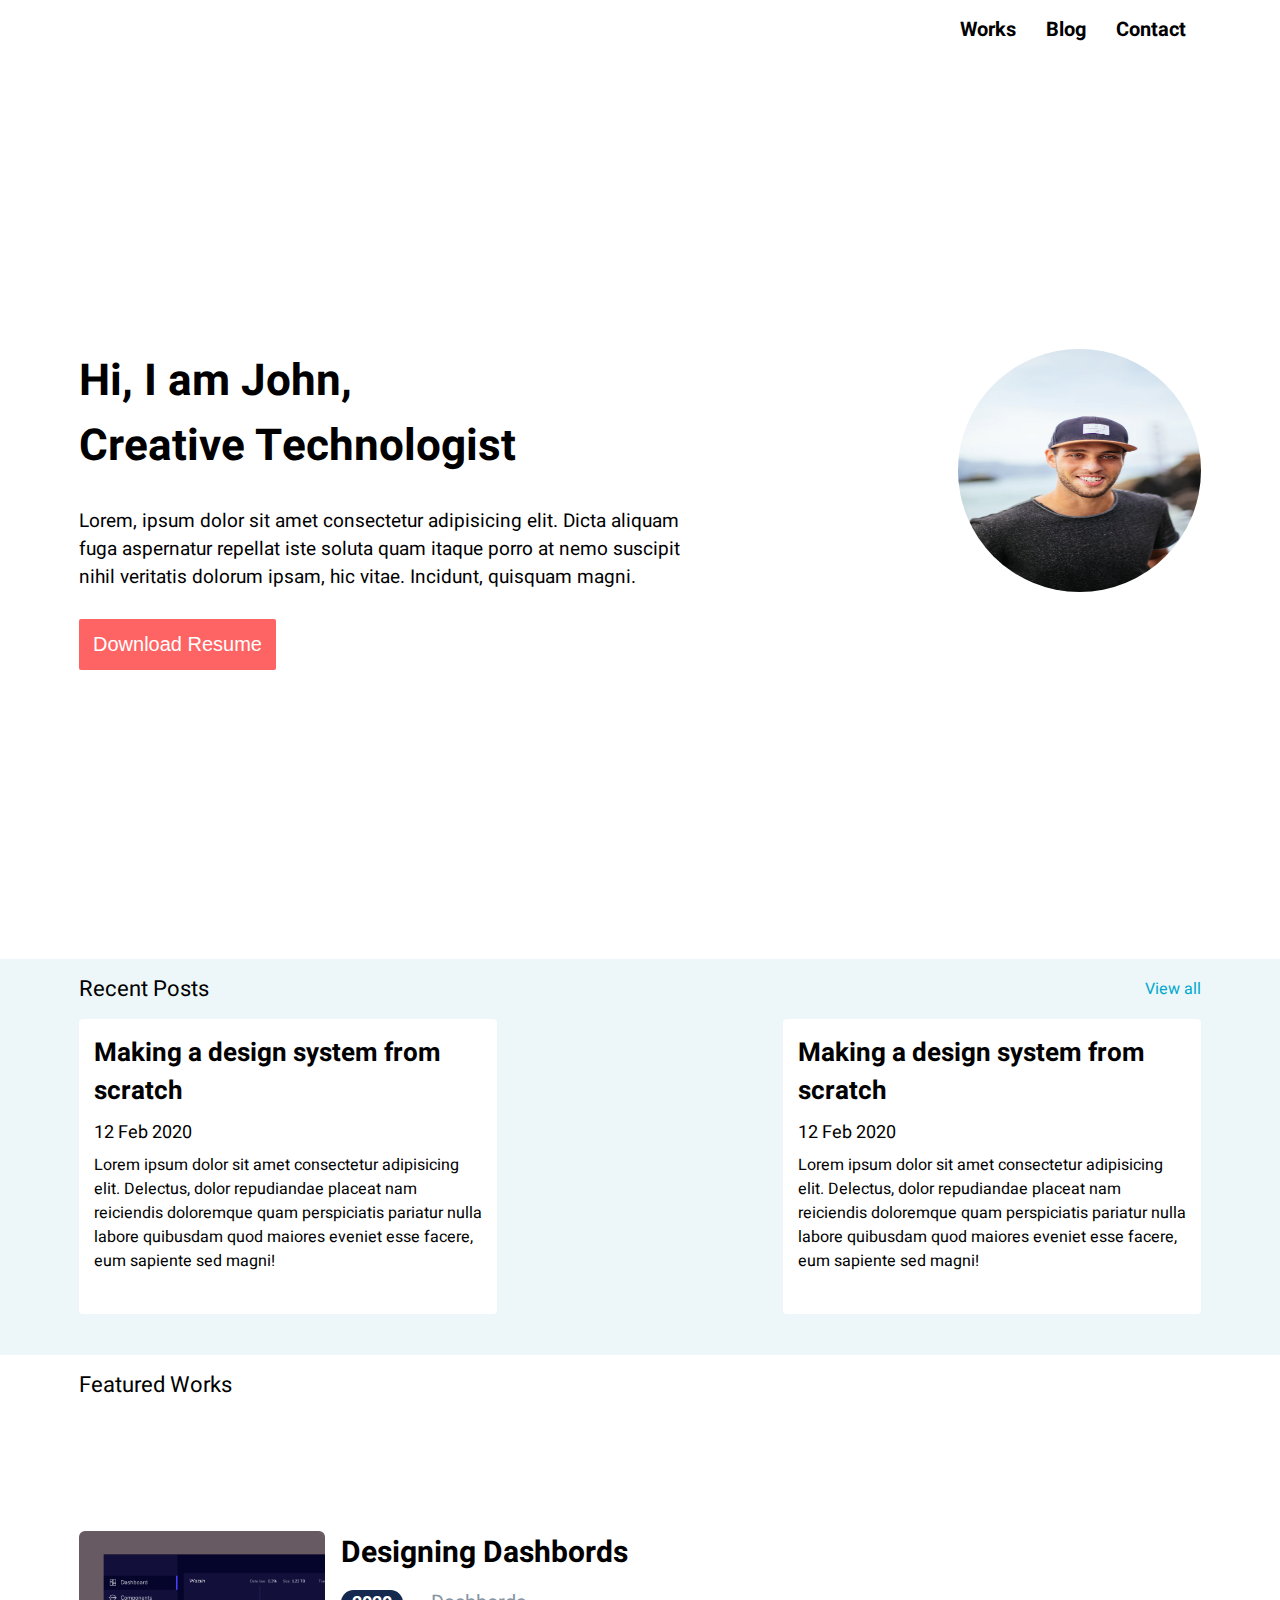
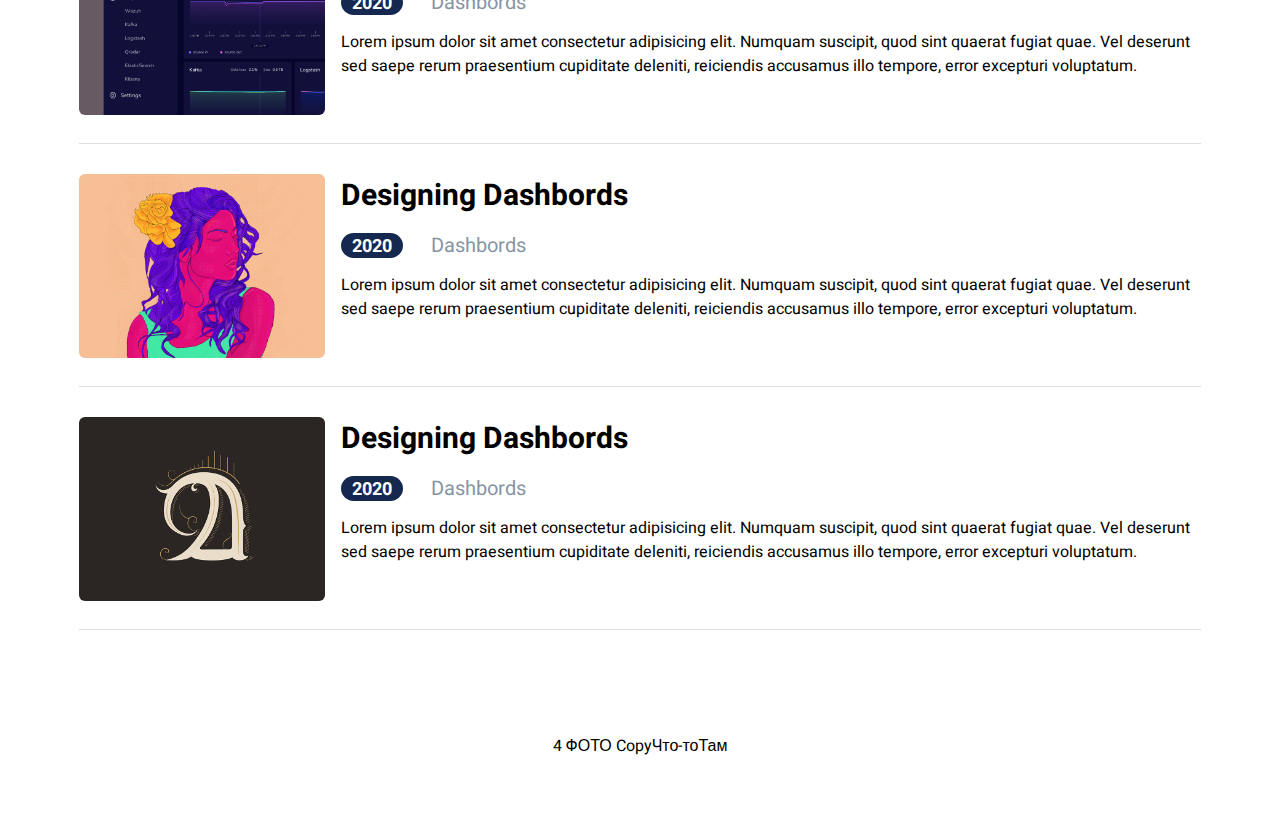
==== index.html @ 61a23fad "Добавлен #work_detail" ====
<!DOCTYPE html>
<html lang="en">

<head>
    <meta charset="UTF-8">
    <link rel="preconnect" href="https://fonts.googleapis.com">
    <link rel="preconnect" href="https://fonts.gstatic.com" crossorigin>
    <link href="https://fonts.googleapis.com/css2?family=Heebo:wght@400;500;700;900&display=swap" rel="stylesheet">
    <meta name="viewport" content="width=device-width, initial-scale=1.0">
    <title>Сайт Портфолио</title>
    <link rel="stylesheet" href="css/home.css">
</head>

<body>

    <div class="wrapper">
        <header class="header">
            <div class="container header__container">
                <nav class="nav">
                    <ul class="nav__list">
                        <li class="nav__item">
                            <a href="work.html" class="nav__link">Works</a>
                        </li>
                        <li class="nav__item">
                            <a href="blog.html" class="nav__link">Blog</a>
                        </li>
                        <li class="nav__item">
                            <a href="#" class="nav__link">Contact</a>
                        </li>
                    </ul>
                </nav>
            </div>
        </header>
        <main class="main">
            <section class="about section">
                <div class="container">
                    <div class="about__content-info">
                        <div class="about__content-info-wrap">
                            <p class="about__content-title">Hi, I am John,<br>
                                Creative Technologist
                            </p><br>
                            <p class="about__content-info-text">Lorem, ipsum dolor sit amet consectetur adipisicing elit.
                                Dicta aliquam fuga aspernatur repellat
                                iste soluta quam itaque porro at nemo suscipit nihil veritatis dolorum ipsam, hic vitae.
                                Incidunt, quisquam magni.</p><br>
    
                            <button type="submit" class="about__content-button">
                                <p class="about__content-button-text">Download Resume</p>
                            </button>
                        </div>
                        <div class="about__content-img-wrap">
                            <img src="img/john.png" alt="" class="about__content-img">
                        </div>
                    </div>
                    </вшм>
            </section>
            <section class="posts section">
                <div class="container">
                    <div class="post__info">
                        <p class="title">Recent Posts</p>
                        <div class="post__view">
                            <a href="" class="post__view-link">View all</a>
                        </div>
                    </div>
                    <div class="post__list">
                        <div class="post">
                            <div class="post__title">
                                <p class="post__title-text">Making a design system from scratch</p>
                            </div>
                            <div class="post__date">
                                <p class="post__date-text">
                                    12 Feb 2020
                                </p>
                            </div>
                            <div class="post__text">
                                <p class="post__text-text">
                                    Lorem ipsum dolor sit amet consectetur adipisicing elit. Delectus, dolor repudiandae
                                    placeat nam reiciendis doloremque quam perspiciatis pariatur nulla labore quibusdam quod
                                    maiores eveniet esse facere, eum sapiente sed magni!
                                </p>
                            </div>
                        </div>
                        <div class="post">
                            <div class="post__title">
                                <p class="post__title-text">Making a design system from scratch</p>
                            </div>
                            <div class="post__date">
                                <p class="post__date-text">
                                    12 Feb 2020
                                </p>
                            </div>
                            <div class="post__text">
                                <p class="post__text-text">
                                    Lorem ipsum dolor sit amet consectetur adipisicing elit. Delectus, dolor repudiandae
                                    placeat nam reiciendis doloremque quam perspiciatis pariatur nulla labore quibusdam quod
                                    maiores eveniet esse facere, eum sapiente sed magni!
                                </p>
                            </div>
                        </div>
                    </div>
                </div>
            </section>
            <section class="works section">
                <div class="container">
                    <div class="title">
                        Featured Works
                    </div>
                    <div class="work__list">
                        <div class="work">
                            <div class="work__img"><img class="work__img-wrap work1" src="img/work1.png"
                                    alt="Пример работы 1"></div>
                            <div class="work__content">
                                <div class="work__content-title">
                                    Designing Dashbords
                                </div>
                                <div class="work__content-info">
                                    <div class="work__content-date">
                                        <p class="work__content-date-text">2020</p>
                                    </div>
                                    <div class="work__content-type">
                                        Dashbords
                                    </div>
                                </div>
                                <div class="work__content-text">
                                    Lorem ipsum dolor sit amet consectetur adipisicing elit. Numquam suscipit, quod sint
                                    quaerat fugiat quae. Vel deserunt sed saepe rerum praesentium cupiditate deleniti,
                                    reiciendis accusamus illo tempore, error excepturi voluptatum.
                                </div>
                            </div>
                        </div>
                        <div class="line"></div>
                        <div class="work">
                            <div class="work__img"><img class="work__img-wrap work2" src="img/work2.png"
                                    alt="Пример работы 2"></div>
                            <div class="work__content">
                                <div class="work__content-title">
                                    Designing Dashbords
                                </div>
                                <div class="work__content-info">
                                    <div class="work__content-date">
                                        <p class="work__content-date-text">2020</p>
                                    </div>
                                    <div class="work__content-type">
                                        Dashbords
                                    </div>
                                </div>
                                <div class="work__content-text">
                                    Lorem ipsum dolor sit amet consectetur adipisicing elit. Numquam suscipit, quod sint
                                    quaerat fugiat quae. Vel deserunt sed saepe rerum praesentium cupiditate deleniti,
                                    reiciendis accusamus illo tempore, error excepturi voluptatum.
                                </div>
                            </div>
                        </div>
                        <div class="line"></div>
                        <div class="work">
                            <div class="work__img"><img class="work__img-wrap work3" src="img/work3.png"
                                    alt="Пример работы 3"></div>
                            <div class="work__content">
                                <div class="work__content-title">
                                    Designing Dashbords
                                </div>
                                <div class="work__content-info">
                                    <div class="work__content-date">
                                        <p class="work__content-date-text">2020</p>
                                    </div>
                                    <div class="work__content-type">
                                        Dashbords
                                    </div>
                                </div>
                                <div class="work__content-text">
                                    Lorem ipsum dolor sit amet consectetur adipisicing elit. Numquam suscipit, quod sint
                                    quaerat fugiat quae. Vel deserunt sed saepe rerum praesentium cupiditate deleniti,
                                    reiciendis accusamus illo tempore, error excepturi voluptatum.
                                </div>
                            </div>
                        </div>
                        <div class="line"></div>
                    </div>
                </div>
            </section>
        </main>
        <footer class="footer">
            <div class="footer__content">
                4 ФОТО
                CopyЧто-тоТам
            </div>
        </footer>
    </div>
</body>

</html>
---- css/home.css ----
* {
    box-sizing: border-box;
}

body {
    margin: 0;
    padding: 0;
    font-size: 16px;
    font-family: 'Heebo', sans-serif;
}

ul,
li,
p,
h1 {
    list-style: none;
    margin: 0;
    padding: 0;
}
a {
    text-decoration: none;
    color: rgb(0, 0, 0);
}

.wrapper {
    height: 100%;
}

.container {
    padding: 0 15px;
    margin: 0 auto;
    max-width: 1152px;
}
.header{
    width: 100%;
}
.header-container {
    max-width: 1032px;
    display: flex;
    justify-content: flex-end;
}

.nav {
    background: rgb(255, 255, 255);
    width: 100%;
    height: max-content;
    display: flex;
    justify-content: flex-end;
    font-size: 20px;
}

.nav__list {
    display: flex;
}
.nav__link{
    font-weight: 700;
}
.nav__item {
    padding: 15px;
}

.about {
    display: flex;
    align-items: center;
    height: 100vh;
    background: rgb(255, 255, 255);
}

.about__content-title {
    font-size: 44px;
    color: black;
    font-weight: 700;
}

.about__content-info-text {
    width: 70%;
}
.about__content-info {
    font-size: 19px;
    display: flex;
}
.about__content-img{
    width: 243px;
    height: 243px;
    border-radius: 50%;
    overflow: hidden;
    -webkit-border-radius: 50%;
    -moz-border-radius: 50%;
    -ms-border-radius: 50%;
    -o-border-radius: 50%;
}
.about__content-button-text{
    font-weight: 500;
}
.about__content-button {
    padding: 14px;
    border-radius: 2px;
    background-color: #FF6464;
    -webkit-border-radius: 2px;
    -moz-border-radius: 2px;
    -ms-border-radius: 2px;
    -o-border-radius: 2px;
    border: none;
}

.about__content-button-text {
    color: white;
    font-size: 20px;
}

.posts {
    height: 396px;
    background: #EDF7FA;
}

.post__list {
    display: flex;
    justify-content: space-between;
    align-items: center;
}
.post__view-link{
    color: #00A8CC;
}
.post {
    border-radius: 4px;
    height: 295px;
    width: 418px;
    padding: 15px;
    background: white;
    -webkit-border-radius: 4px;
    -moz-border-radius: 4px;
    -ms-border-radius: 4px;
    -o-border-radius: 4px;
}
.post__title {
    font-weight: 700;
    width: 100%;
    height: 85px;
    font-size: 26px;
    text-align: left;
}

.post__date {
    font-weight: 400;
    height: 34px;
    font-size: 18px;
}   

.post__text {
    height: 117px;
}
.works{
    height: 100vh;
}
.title{
    font-weight: 400;
    height: 60px;
    font-size: 22px;
    display: flex;
    align-items: center;
}
.post__info{
    display: flex;
    justify-content: space-between;
    align-items: center;
}
.work__list{
    display: flex;
    flex-direction: column;
    justify-content: center;
    height: 100vh;
}
.work{
    margin-top: 30px;
    display: flex;
    width: 100%;
    height: 180px;
}
.work__content{
    display: flex;
    flex-direction: column;
}
.work__img-wrap{
    margin-right: 16px;
    width: 246px;
    border-radius: 6px;
    -webkit-border-radius: 6px;
    -moz-border-radius: 6px;
    -ms-border-radius: 6px;
    -o-border-radius: 6px;
}
.line{
    margin-top: 32px;
    border-bottom: 1px solid #E0E0E0;
}
.work__content-info{
    display: flex;
    align-items: center;
}
.work__content-title{
    font-size: 30px;
    font-weight: 700;
}
.work__content-date{
    display: flex;
    justify-content: center;
    width: 62px;
    height: 25px;
    background-color: #142850;
    border-radius: 16px;
    -webkit-border-radius: 16px;
    -moz-border-radius: 16px;
    -ms-border-radius: 16px;
    -o-border-radius: 16px;
    margin: 15px 0 15px;
}
.work__content-date-text{
    font-weight: 700;
    color: white;
    font-size: 18px;
}
.work__content-type{
    font-weight: 400;
    color: #8695A4;
    margin-left: 28px;
    font-size: 20px;
}
.work__content-text{
    font-weight: 400;
}
.footer{
    font-family: inherit;
    height: 182px;
    display: flex;
    align-items: center;
    justify-content: center;
}
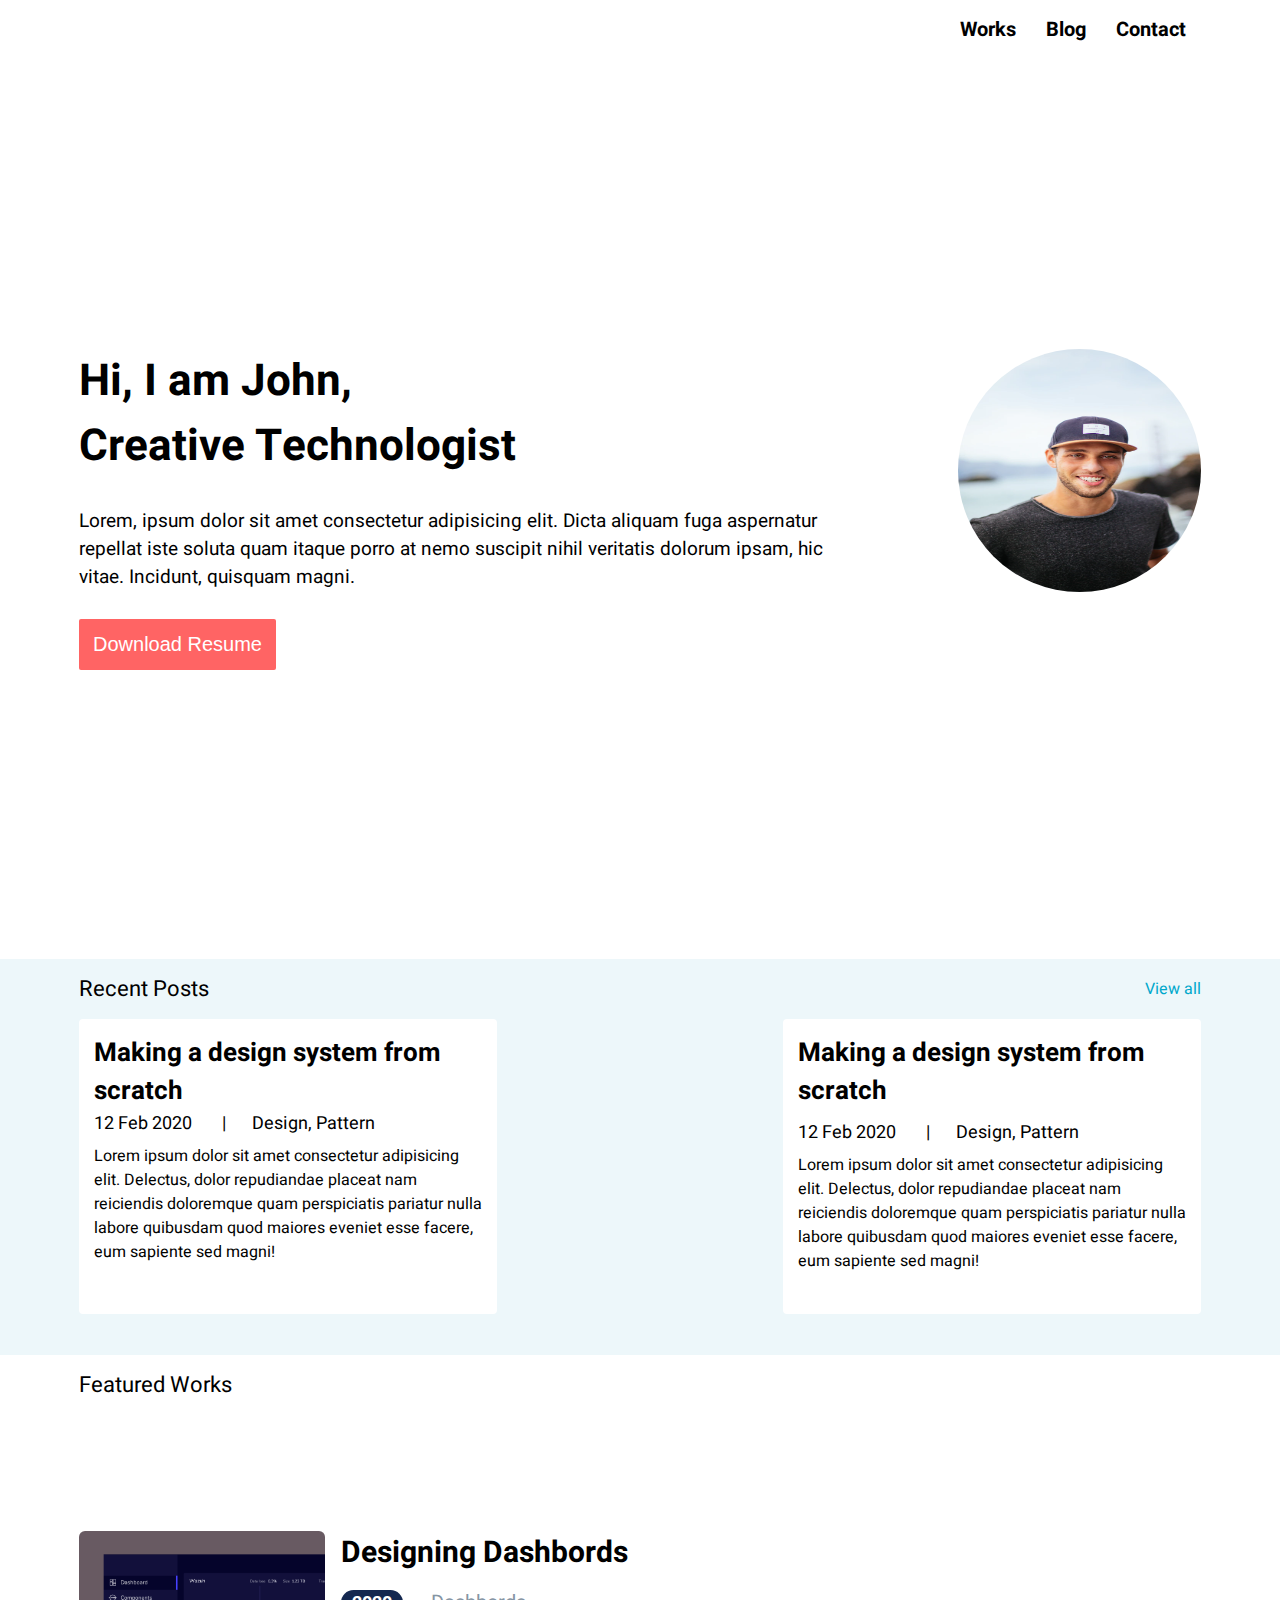
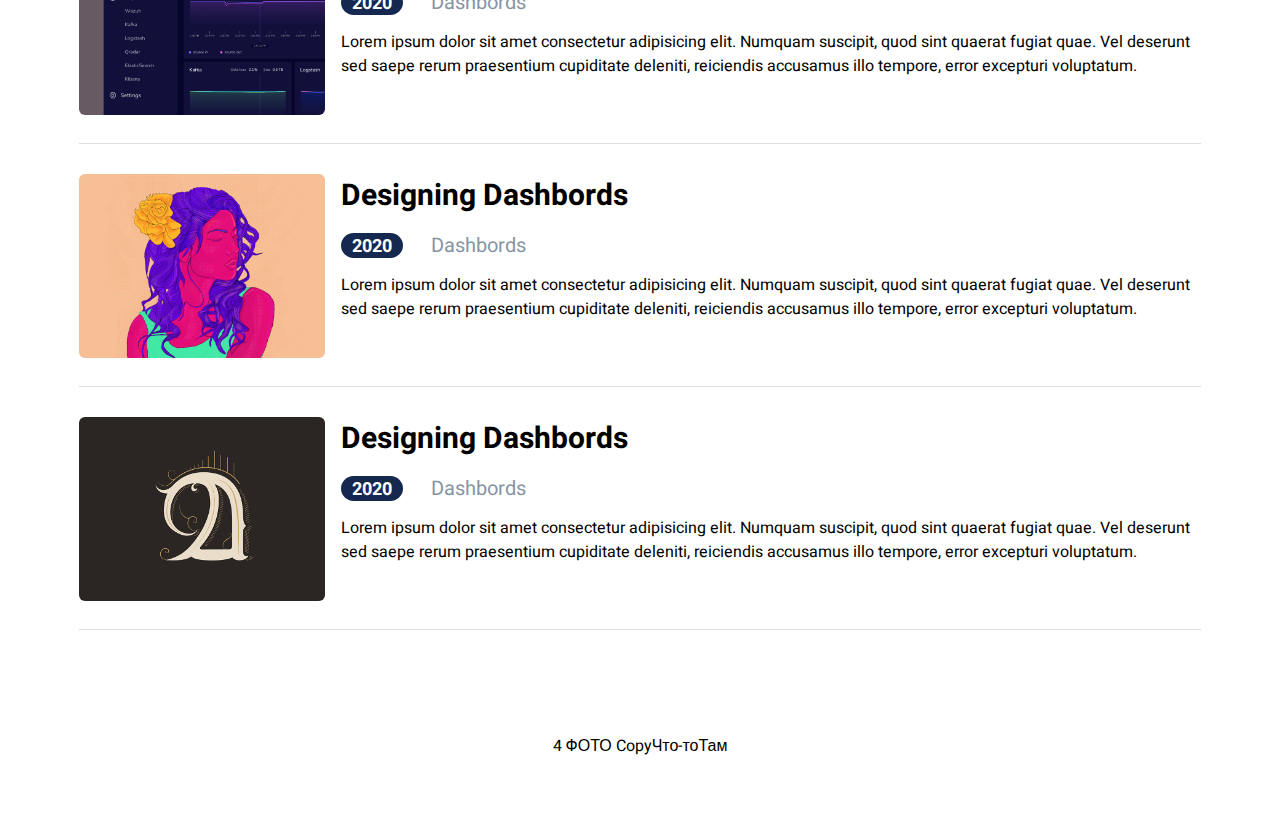
==== commit 30a90db7: "Добавлены отступы" ====
--- a/index.html
+++ b/index.html
@@ -34,7 +34,7 @@
         <main class="main">
             <section class="about section">
                 <div class="container">
-                    <div class="about__content-info">
+                    <div class="about__content">
                         <div class="about__content-info-wrap">
                             <p class="about__content-title">Hi, I am John,<br>
                                 Creative Technologist
@@ -52,7 +52,7 @@
                             <img src="img/john.png" alt="" class="about__content-img">
                         </div>
                     </div>
-                    </вшм>
+                </div>
             </section>
             <section class="posts section">
                 <div class="container">
@@ -63,13 +63,13 @@
                         </div>
                     </div>
                     <div class="post__list">
-                        <div class="post">
+                        <article class="post">
                             <div class="post__title">
-                                <p class="post__title-text">Making a design system from scratch</p>
+                                <a href="blog.html" class="post__title-text">Making a design system from scratch</a>
                             </div>
                             <div class="post__date">
-                                <p class="post__date-text">
-                                    12 Feb 2020
+                                <p class="post__info-wrap">
+                                    12 Feb 2020 <span class="post__info-separator">|</span>Design, Pattern
                                 </p>
                             </div>
                             <div class="post__text">
@@ -79,14 +79,14 @@
                                     maiores eveniet esse facere, eum sapiente sed magni!
                                 </p>
                             </div>
-                        </div>
+                        </article>
                         <div class="post">
                             <div class="post__title">
                                 <p class="post__title-text">Making a design system from scratch</p>
                             </div>
                             <div class="post__date">
                                 <p class="post__date-text">
-                                    12 Feb 2020
+                                    12 Feb 2020 <span class="post__info-separator">|</span>Design, Pattern
                                 </p>
                             </div>
                             <div class="post__text">
--- a/css/home.css
+++ b/css/home.css
@@ -72,10 +72,7 @@
     font-weight: 700;
 }
 
-.about__content-info-text {
-    width: 70%;
-}
-.about__content-info {
+.about__content {
     font-size: 19px;
     display: flex;
 }
@@ -102,7 +99,9 @@
     -o-border-radius: 2px;
     border: none;
 }
-
+.about__content-info-wrap{
+    padding-right: 12%;
+}
 .about__content-button-text {
     color: white;
     font-size: 20px;
@@ -132,7 +131,7 @@
     -ms-border-radius: 4px;
     -o-border-radius: 4px;
 }
-.post__title {
+.post__title-text {
     font-weight: 700;
     width: 100%;
     height: 85px;
@@ -145,7 +144,9 @@
     height: 34px;
     font-size: 18px;
 }   
-
+.post__info-separator{
+    margin: 0 26px;
+}
 .post__text {
     height: 117px;
 }
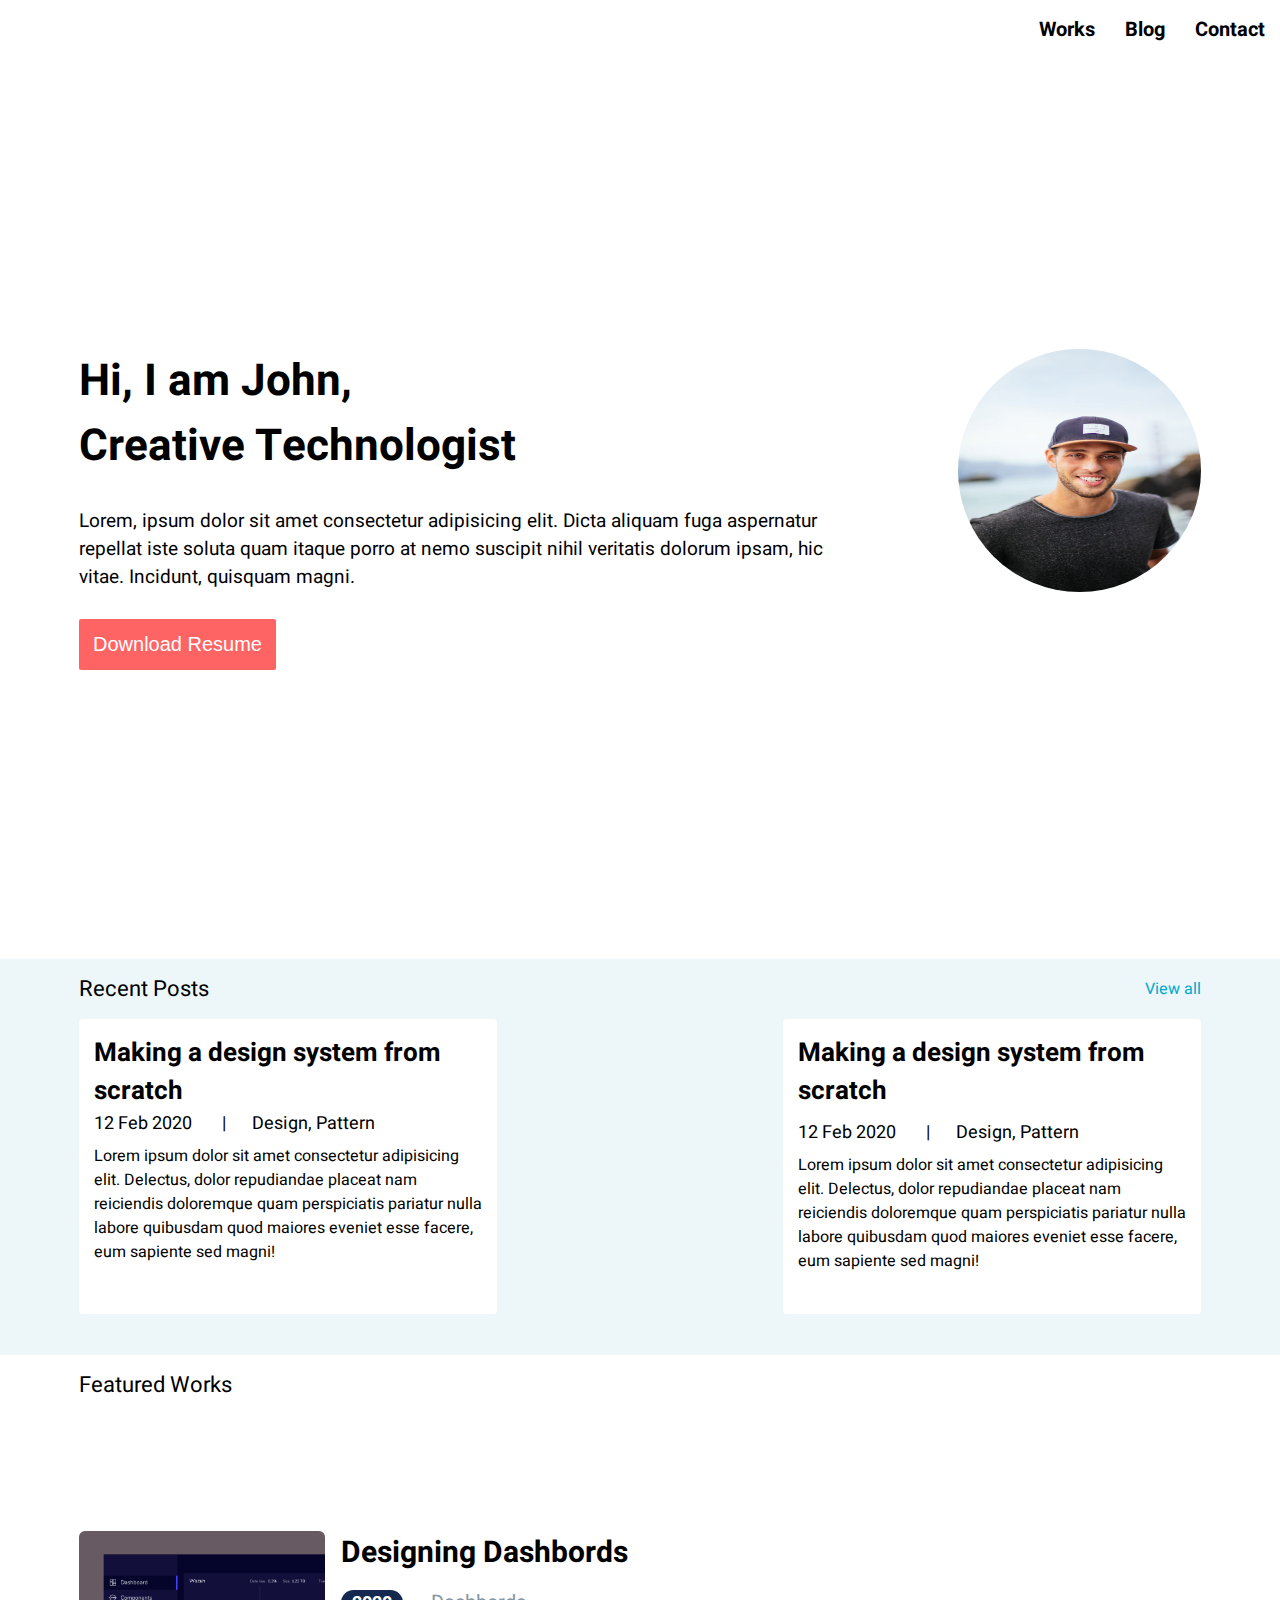
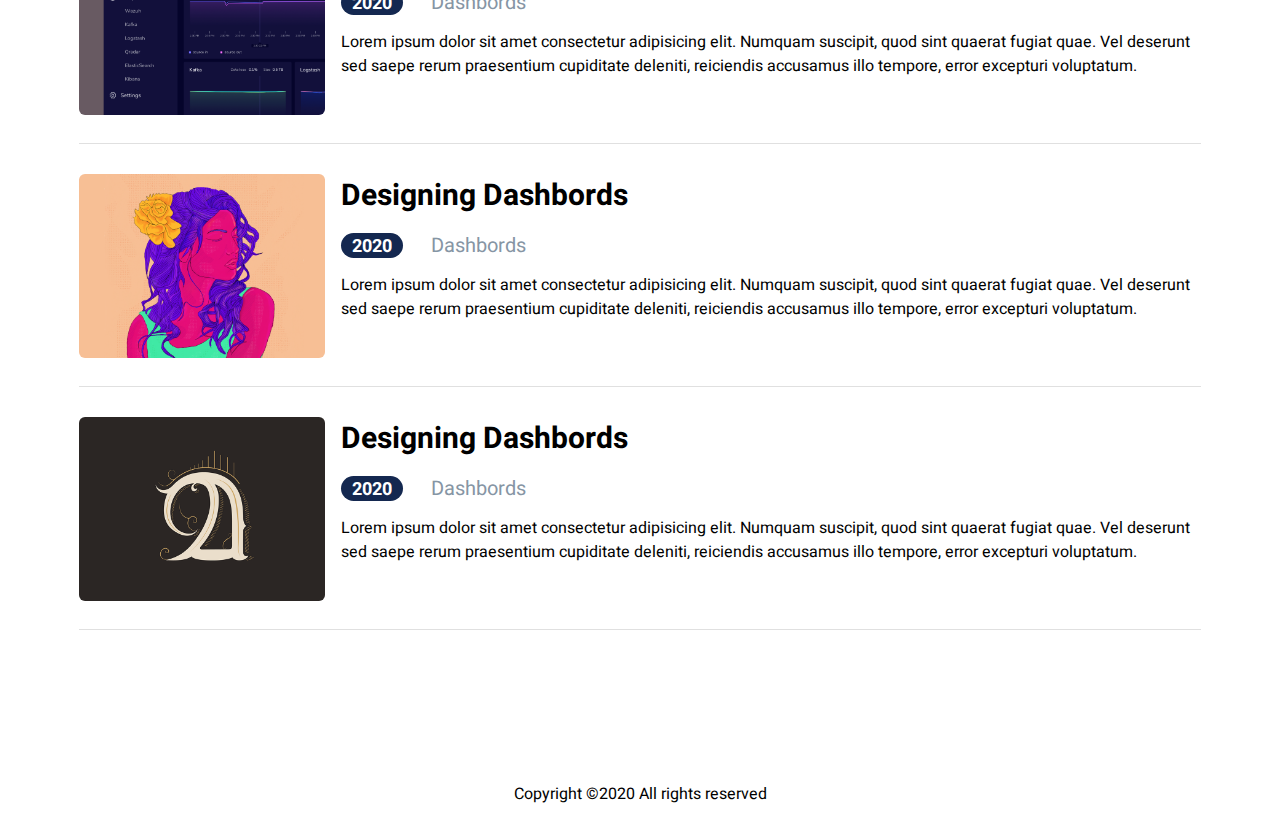
==== commit 946ff8ab: "Add files via upload" ====
--- a/index.html
+++ b/index.html
@@ -15,7 +15,7 @@
 
     <div class="wrapper">
         <header class="header">
-            <div class="container header__container">
+            <div class=" header__container">
                 <nav class="nav">
                     <ul class="nav__list">
                         <li class="nav__item">
@@ -29,6 +29,9 @@
                         </li>
                     </ul>
                 </nav>
+                <div class="header__burger">
+                    <div class="header__burger-el"></div>
+                </div>
             </div>
         </header>
         <main class="main">
@@ -39,11 +42,12 @@
                             <p class="about__content-title">Hi, I am John,<br>
                                 Creative Technologist
                             </p><br>
-                            <p class="about__content-info-text">Lorem, ipsum dolor sit amet consectetur adipisicing elit.
+                            <p class="about__content-info-text">Lorem, ipsum dolor sit amet consectetur adipisicing
+                                elit.
                                 Dicta aliquam fuga aspernatur repellat
                                 iste soluta quam itaque porro at nemo suscipit nihil veritatis dolorum ipsam, hic vitae.
                                 Incidunt, quisquam magni.</p><br>
-    
+
                             <button type="submit" class="about__content-button">
                                 <p class="about__content-button-text">Download Resume</p>
                             </button>
@@ -75,7 +79,8 @@
                             <div class="post__text">
                                 <p class="post__text-text">
                                     Lorem ipsum dolor sit amet consectetur adipisicing elit. Delectus, dolor repudiandae
-                                    placeat nam reiciendis doloremque quam perspiciatis pariatur nulla labore quibusdam quod
+                                    placeat nam reiciendis doloremque quam perspiciatis pariatur nulla labore quibusdam
+                                    quod
                                     maiores eveniet esse facere, eum sapiente sed magni!
                                 </p>
                             </div>
@@ -92,7 +97,8 @@
                             <div class="post__text">
                                 <p class="post__text-text">
                                     Lorem ipsum dolor sit amet consectetur adipisicing elit. Delectus, dolor repudiandae
-                                    placeat nam reiciendis doloremque quam perspiciatis pariatur nulla labore quibusdam quod
+                                    placeat nam reiciendis doloremque quam perspiciatis pariatur nulla labore quibusdam
+                                    quod
                                     maiores eveniet esse facere, eum sapiente sed magni!
                                 </p>
                             </div>
@@ -181,8 +187,31 @@
         </main>
         <footer class="footer">
             <div class="footer__content">
-                4 ФОТО
-                CopyЧто-тоТам
+                <div class="footer__icon-list">
+                    <div class="footer__icon">
+                        <a href="#" class="footer__icon-link">
+                            <img src="#" alt="" class="footer__icon-img">
+                        </a>
+                    </div>
+                    <div class="footer__icon">
+                        <a href="#" class="footer__icon-link">
+                            <img src="#" alt="" class="footer__icon-img">
+                        </a>
+                    </div>
+                    <div class="footer__icon">
+                        <a href="#" class="footer__icon-link">
+                            <img src="#" alt="" class="footer__icon-img">
+                        </a>
+                    </div>
+                    <div class="footer__icon">
+                        <a href="#" class="footer__icon-link">
+                            <img src="#" alt="" class="footer__icon-img">
+                        </a>
+                    </div>
+                </div>
+                <div class="footer__copyright">
+                    Copyright ©2020 All rights reserved 
+                </div>
             </div>
         </footer>
     </div>
--- a/css/home.css
+++ b/css/home.css
@@ -34,10 +34,10 @@
 .header{
     width: 100%;
 }
-.header-container {
-    max-width: 1032px;
+.header__container {
     display: flex;
     justify-content: flex-end;
+    margin: 0;
 }
 
 .nav {
@@ -58,7 +58,31 @@
 .nav__item {
     padding: 15px;
 }
-
+.header__burger{
+    position: relative;
+    display: none;
+    width: 30px;
+    align-items: center;
+}
+.header__burger-el{
+    height: 2px;
+    width: 100%;
+    background-color: black;
+    position: relative;
+}
+.header__burger-el::before, .header__burger-el::after{
+    position: absolute;
+    height: 2px;
+    width: 100%;
+    background-color: black;
+    content: ' ';
+}
+.header__burger-el::after{
+    top: 8px;
+}
+.header__burger-el::before{
+    top: -8px;
+}
 .about {
     display: flex;
     align-items: center;
@@ -85,6 +109,19 @@
     -moz-border-radius: 50%;
     -ms-border-radius: 50%;
     -o-border-radius: 50%;
+}
+@media (max-width: 480px){
+    .header__burger{
+        display: flex;
+    }
+    .nav{
+        display: none;
+    }
+}
+@media (max-width: 480px){
+    .header{
+        padding-top: 20px;
+    }
 }
 .about__content-button-text{
     font-weight: 500;
@@ -235,4 +272,10 @@
     display: flex;
     align-items: center;
     justify-content: center;
+}
+.footer__content{
+    max-width: 300px;
+}
+.footer__copyright{
+    text-align: center;
 }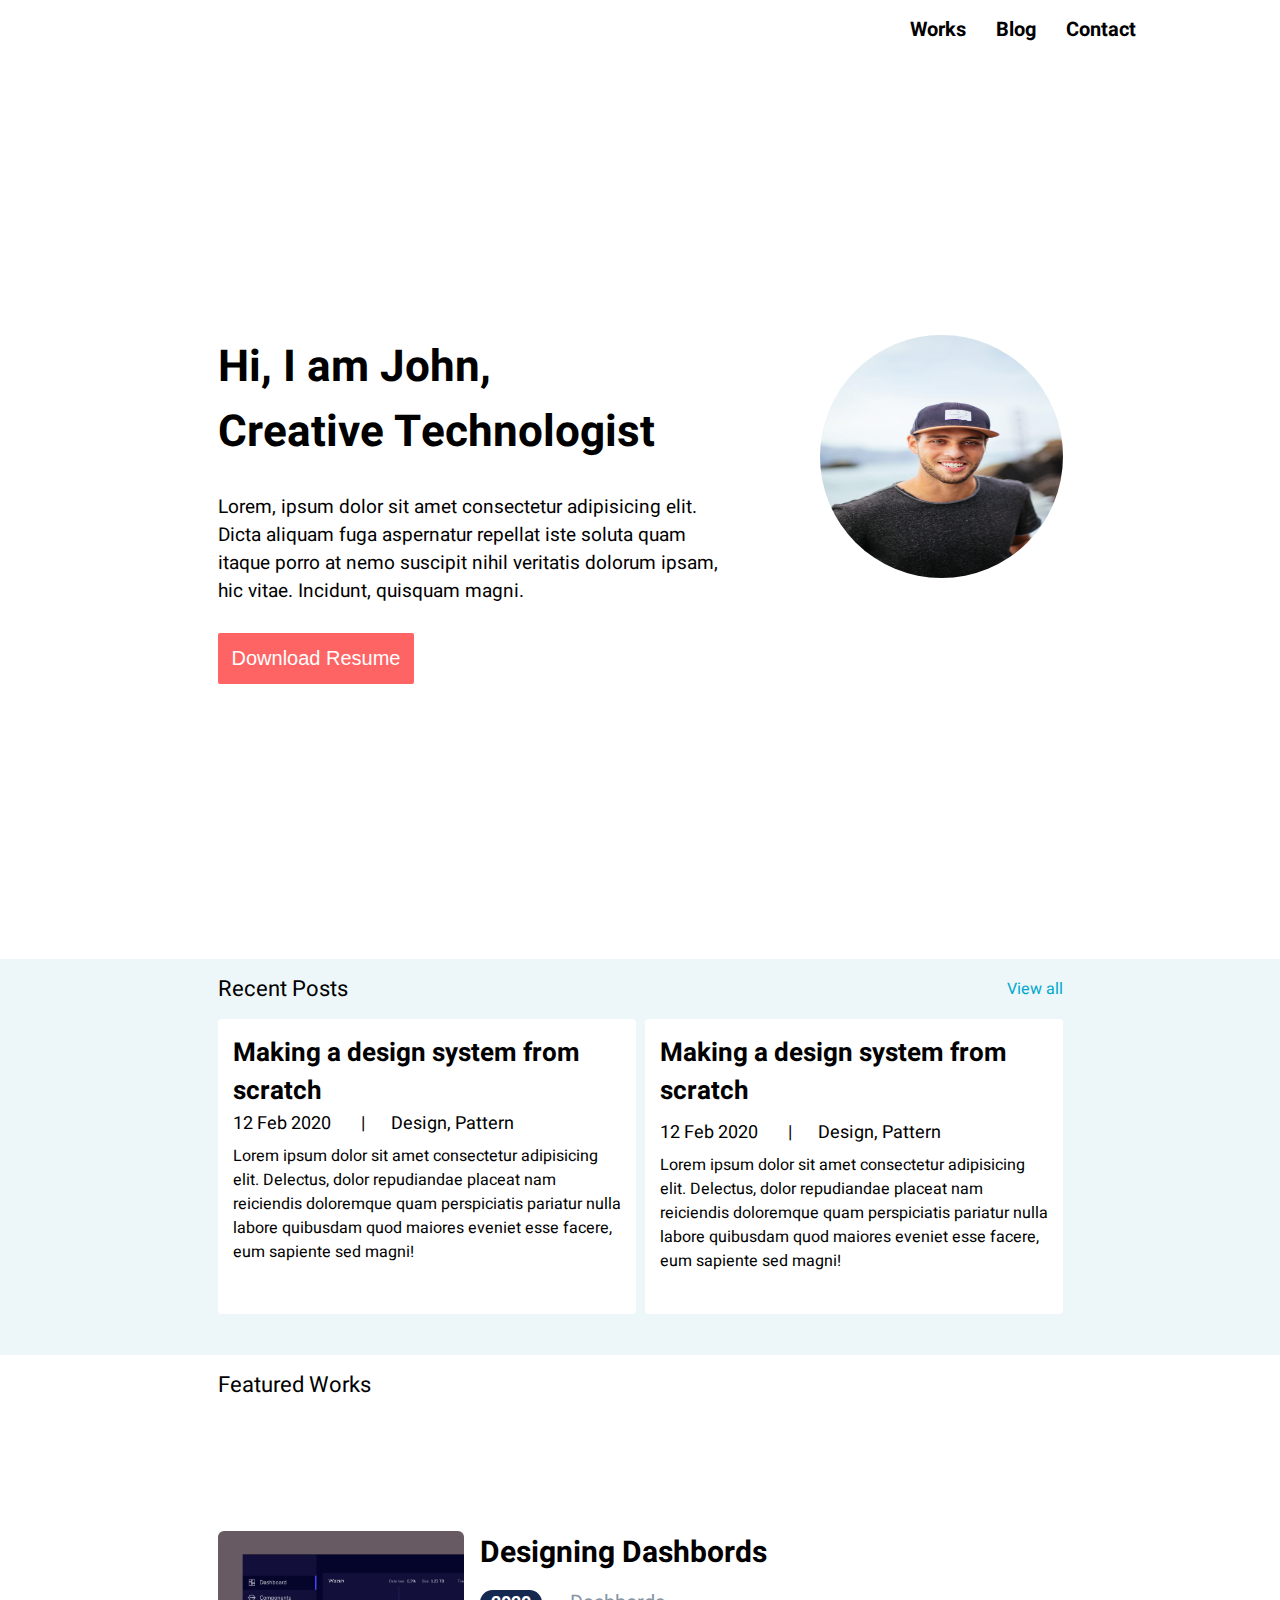
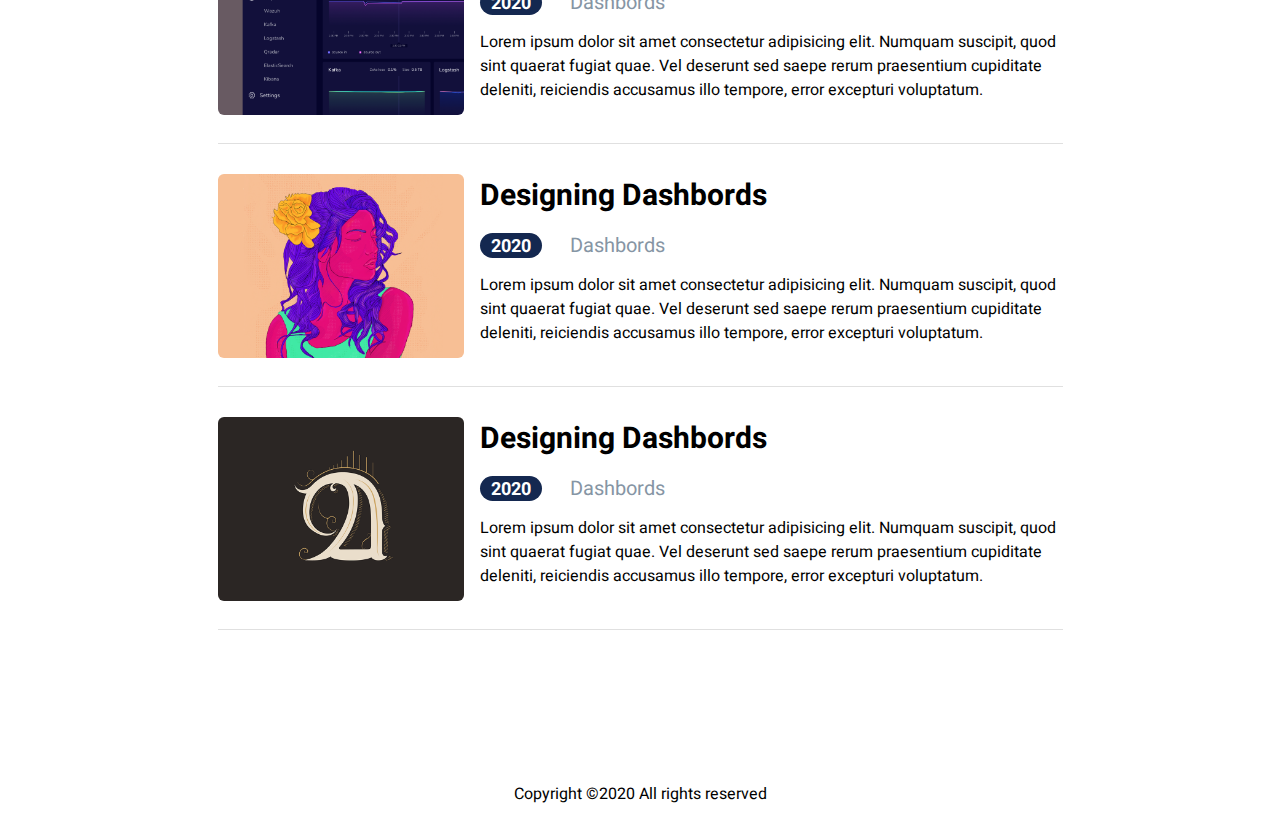
==== commit c3f329dd: "Add files via upload" ====
--- a/index.html
+++ b/index.html
@@ -15,7 +15,7 @@
 
     <div class="wrapper">
         <header class="header">
-            <div class=" header__container">
+            <div class=" header__container container">
                 <nav class="nav">
                     <ul class="nav__list">
                         <li class="nav__item">
@@ -36,7 +36,7 @@
         </header>
         <main class="main">
             <section class="about section">
-                <div class="container">
+                <div class="container about__container">
                     <div class="about__content">
                         <div class="about__content-info-wrap">
                             <p class="about__content-title">Hi, I am John,<br>
--- a/css/home.css
+++ b/css/home.css
@@ -27,17 +27,17 @@
 }
 
 .container {
-    padding: 0 15px;
+    max-width: 855px;
     margin: 0 auto;
-    max-width: 1152px;
+    padding: 0 5px;
 }
 .header{
     width: 100%;
 }
 .header__container {
+    max-width: 1032px;
     display: flex;
     justify-content: flex-end;
-    margin: 0;
 }
 
 .nav {
@@ -84,10 +84,14 @@
     top: -8px;
 }
 .about {
-    display: flex;
     align-items: center;
     height: 100vh;
     background: rgb(255, 255, 255);
+}
+.about__container{
+    display: flex;
+    align-items: center;
+    height: inherit;
 }
 
 .about__content-title {
@@ -117,11 +121,20 @@
     .nav{
         display: none;
     }
-}
-@media (max-width: 480px){
+    .about__content{
+        flex-direction: column-reverse;
+        text-align: center;
+    }
+    .about__content-info-wrap{
+        padding: 0 24px;
+    }
     .header{
         padding-top: 20px;
     }
+}
+
+@media (max-width: 480px){
+    
 }
 .about__content-button-text{
     font-weight: 500;
@@ -187,6 +200,11 @@
 .post__text {
     height: 117px;
 }
+@media (max-width: 480px){
+    .post__list{
+        flex-direction: column;
+    }
+}
 .works{
     height: 100vh;
 }
@@ -278,4 +296,15 @@
 }
 .footer__copyright{
     text-align: center;
+}
+@media (max-width: 480px){
+    .work{
+        padding: 23px 17px 13px;
+        flex-direction: column;
+        flex: 0 0 340px;
+    }
+    .featured__works{
+        display: flex;
+        overflow: auto;
+    }
 }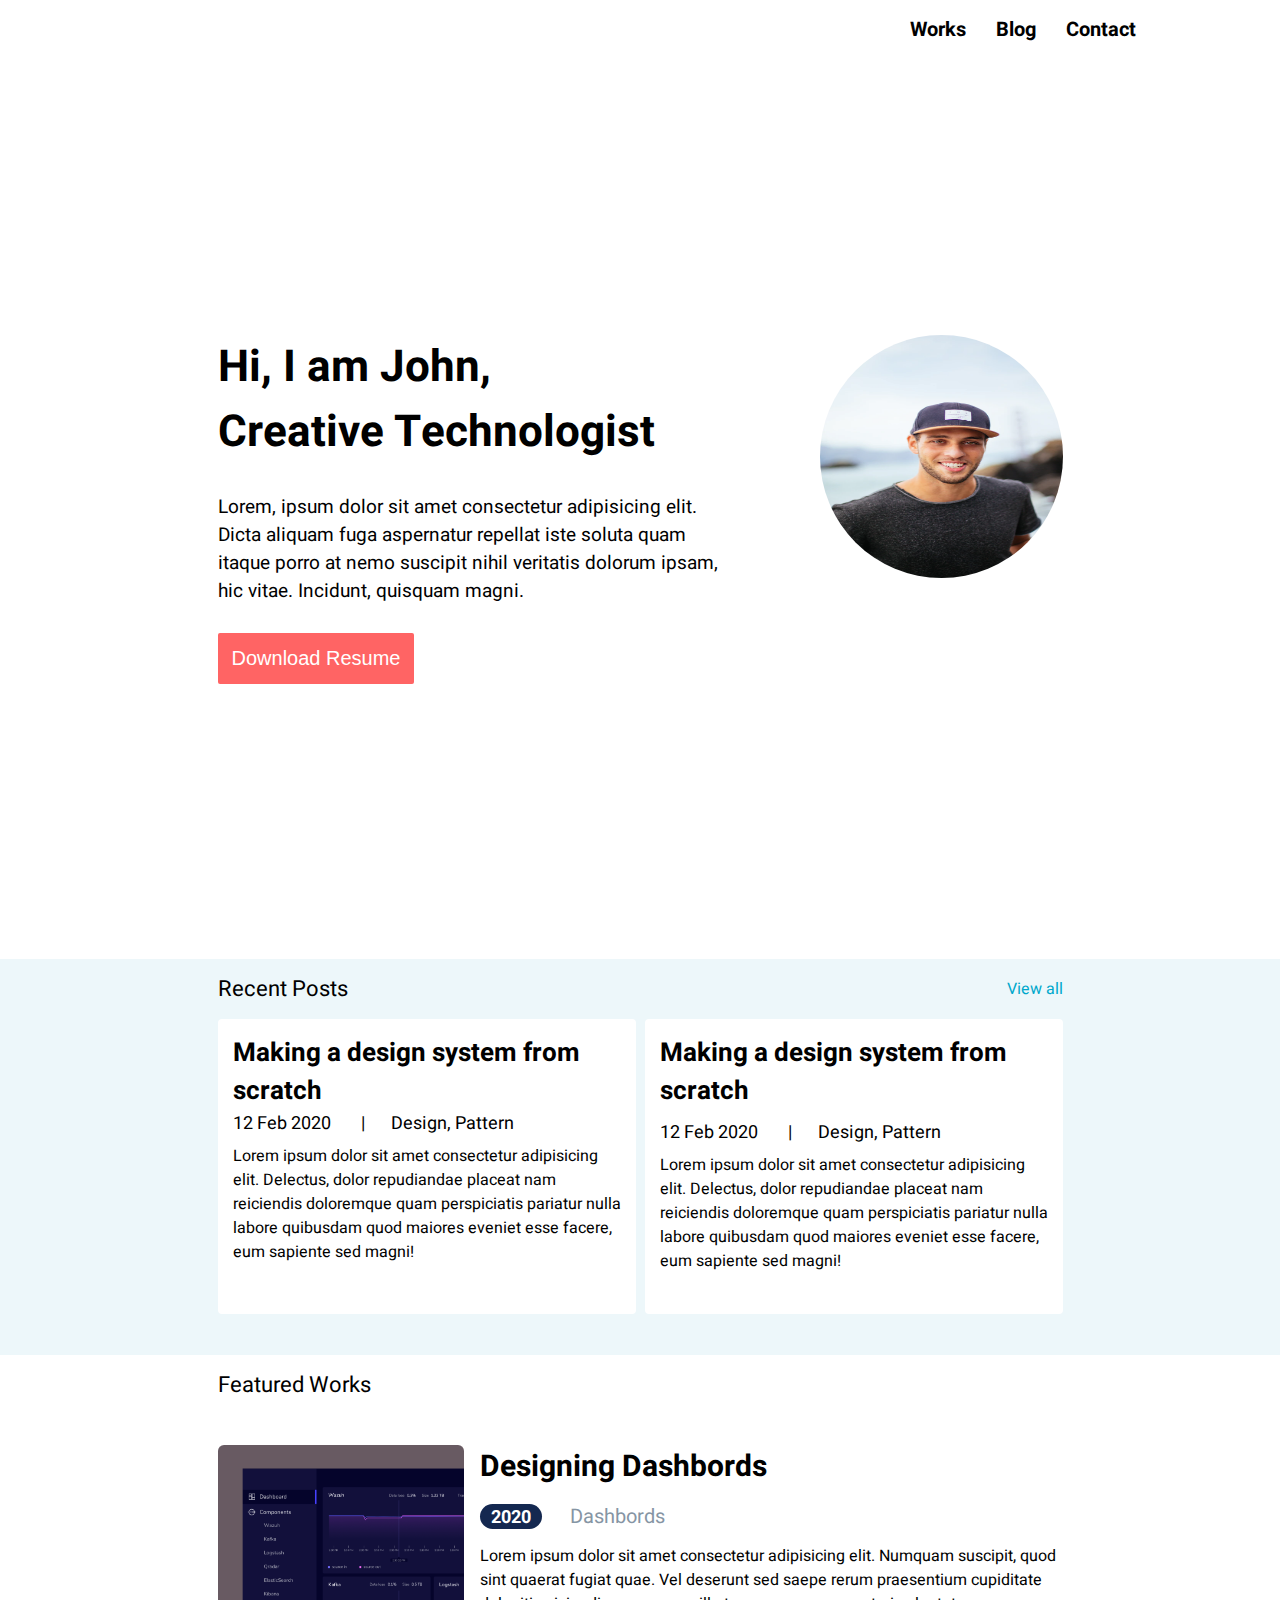
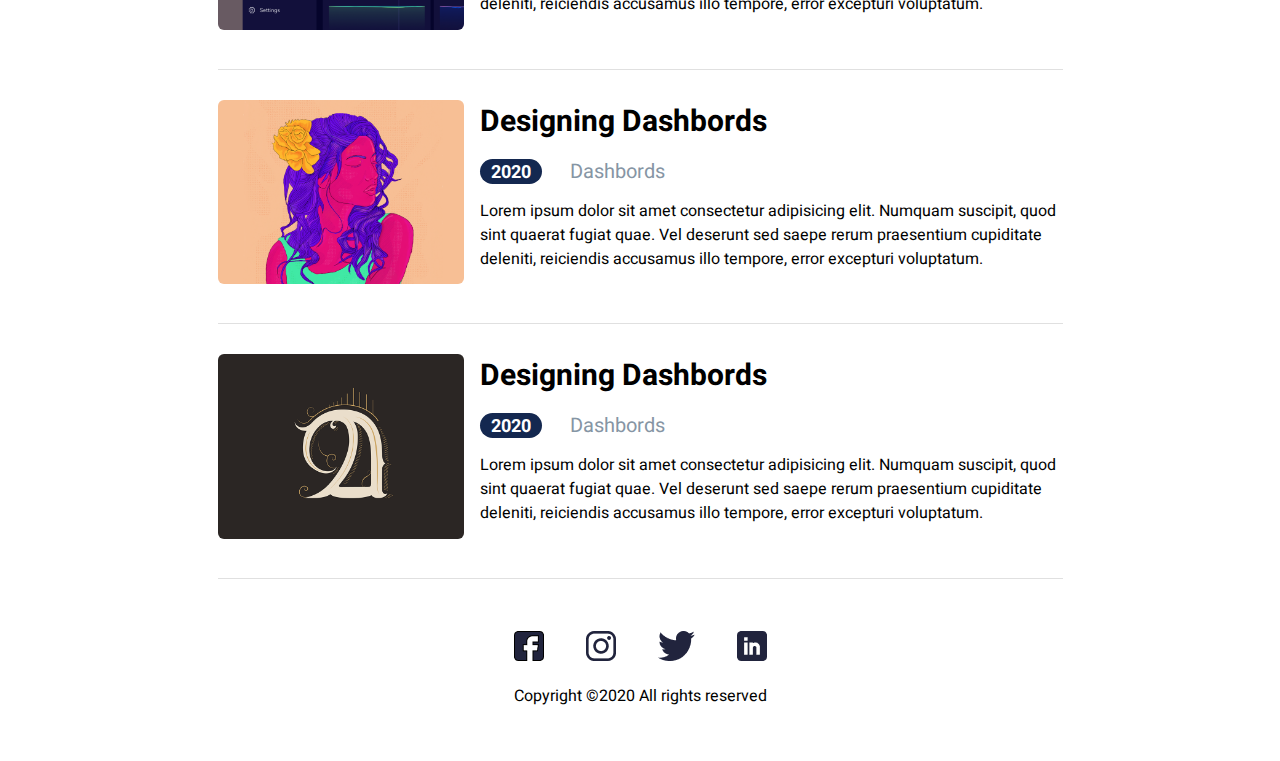
==== commit f39e4945: "Add files via upload" ====
--- a/index.html
+++ b/index.html
@@ -190,22 +190,22 @@
                 <div class="footer__icon-list">
                     <div class="footer__icon">
                         <a href="#" class="footer__icon-link">
-                            <img src="#" alt="" class="footer__icon-img">
-                        </a>
-                    </div>
-                    <div class="footer__icon">
-                        <a href="#" class="footer__icon-link">
-                            <img src="#" alt="" class="footer__icon-img">
-                        </a>
-                    </div>
-                    <div class="footer__icon">
-                        <a href="#" class="footer__icon-link">
-                            <img src="#" alt="" class="footer__icon-img">
-                        </a>
-                    </div>
-                    <div class="footer__icon">
-                        <a href="#" class="footer__icon-link">
-                            <img src="#" alt="" class="footer__icon-img">
+                            <img src="img/fb.png" alt="" class="footer__icon-img">
+                        </a>
+                    </div>
+                    <div class="footer__icon">
+                        <a href="#" class="footer__icon-link">
+                            <img src="img/insta.png" alt="" class="footer__icon-img">
+                        </a>
+                    </div>
+                    <div class="footer__icon">
+                        <a href="#" class="footer__icon-link">
+                            <img src="img/Group.png" alt="" class="footer__icon-img">
+                        </a>
+                    </div>
+                    <div class="footer__icon">
+                        <a href="#" class="footer__icon-link">
+                            <img src="img/Linkedin.png" alt="" class="footer__icon-img">
                         </a>
                     </div>
                 </div>
--- a/css/home.css
+++ b/css/home.css
@@ -3,6 +3,7 @@
 }
 
 body {
+    height: 100%;
     margin: 0;
     padding: 0;
     font-size: 16px;
@@ -24,6 +25,9 @@
 
 .wrapper {
     height: 100%;
+    overflow: hidden;
+    display: flex;
+    flex-direction: column;
 }
 
 .container {
@@ -48,7 +52,11 @@
     justify-content: flex-end;
     font-size: 20px;
 }
-
+.main{
+    display: flex;
+    flex: 1 0 auto;
+    flex-direction: column;
+}
 .nav__list {
     display: flex;
 }
@@ -104,7 +112,7 @@
     font-size: 19px;
     display: flex;
 }
-.about__content-img{
+.about__content-img-wrap{
     width: 243px;
     height: 243px;
     border-radius: 50%;
@@ -113,6 +121,11 @@
     -moz-border-radius: 50%;
     -ms-border-radius: 50%;
     -o-border-radius: 50%;
+    flex-shrink: 0;
+}
+.about__content-img{
+    height: 100%;
+    width: 100%;
 }
 @media (max-width: 480px){
     .header__burger{
@@ -130,6 +143,9 @@
     }
     .header{
         padding-top: 20px;
+    }
+    .about__content{
+        align-items: center;
     }
 }
 
@@ -158,7 +174,7 @@
 }
 
 .posts {
-    height: 396px;
+    min-height: 396px;
     background: #EDF7FA;
 }
 
@@ -180,6 +196,7 @@
     -moz-border-radius: 4px;
     -ms-border-radius: 4px;
     -o-border-radius: 4px;
+    margin-bottom: 17px;
 }
 .post__title-text {
     font-weight: 700;
@@ -188,7 +205,11 @@
     font-size: 26px;
     text-align: left;
 }
-
+.post__info{
+    display: flex;
+    justify-content: space-between;
+    align-items: center;
+}
 .post__date {
     font-weight: 400;
     height: 34px;
@@ -204,9 +225,18 @@
     .post__list{
         flex-direction: column;
     }
-}
-.works{
-    height: 100vh;
+    .posts{
+        padding: 0px 0px 38px;
+    }
+    .post:last-child{
+        margin-bottom: 0;
+    }
+    .post__view{
+        display: none;
+    }
+    .post__info{
+        justify-content: center;
+    }
 }
 .title{
     font-weight: 400;
@@ -215,22 +245,17 @@
     display: flex;
     align-items: center;
 }
-.post__info{
-    display: flex;
-    justify-content: space-between;
-    align-items: center;
-}
+
 .work__list{
     display: flex;
     flex-direction: column;
     justify-content: center;
-    height: 100vh;
 }
 .work{
     margin-top: 30px;
     display: flex;
     width: 100%;
-    height: 180px;
+    min-height: 180px;
 }
 .work__content{
     display: flex;
@@ -285,6 +310,7 @@
     font-weight: 400;
 }
 .footer{
+    flex: 0 0 auto;
     font-family: inherit;
     height: 182px;
     display: flex;
@@ -297,14 +323,22 @@
 .footer__copyright{
     text-align: center;
 }
+.footer__icon-list{
+    display: flex;
+    justify-content: space-between;
+    margin-bottom: 16px;
+}
+
 @media (max-width: 480px){
     .work{
-        padding: 23px 17px 13px;
+        padding: 0px 13px 17px;
         flex-direction: column;
-        flex: 0 0 340px;
-    }
-    .featured__works{
+        flex: 0 0 100%;
+    }
+    .work__list{
         display: flex;
         overflow: auto;
+        flex-direction: row;
+        justify-content: flex-start;
     }
 }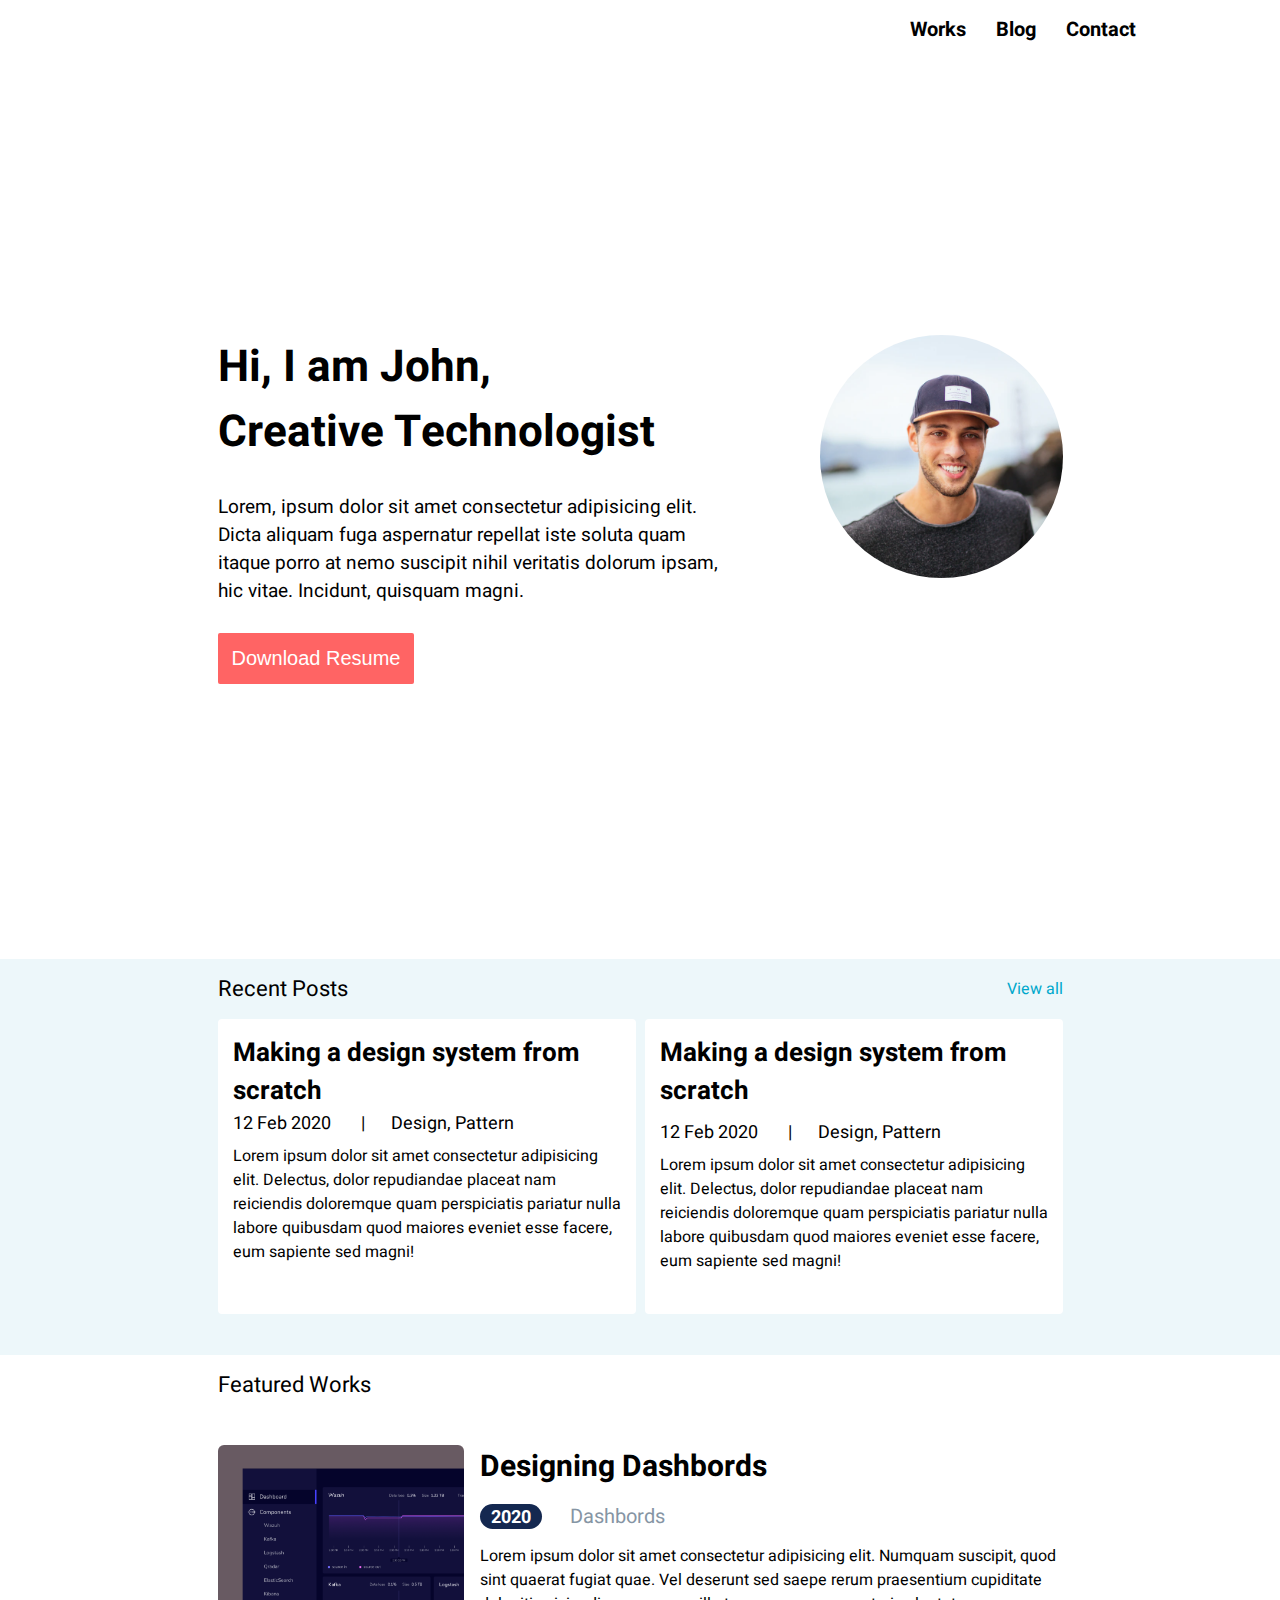
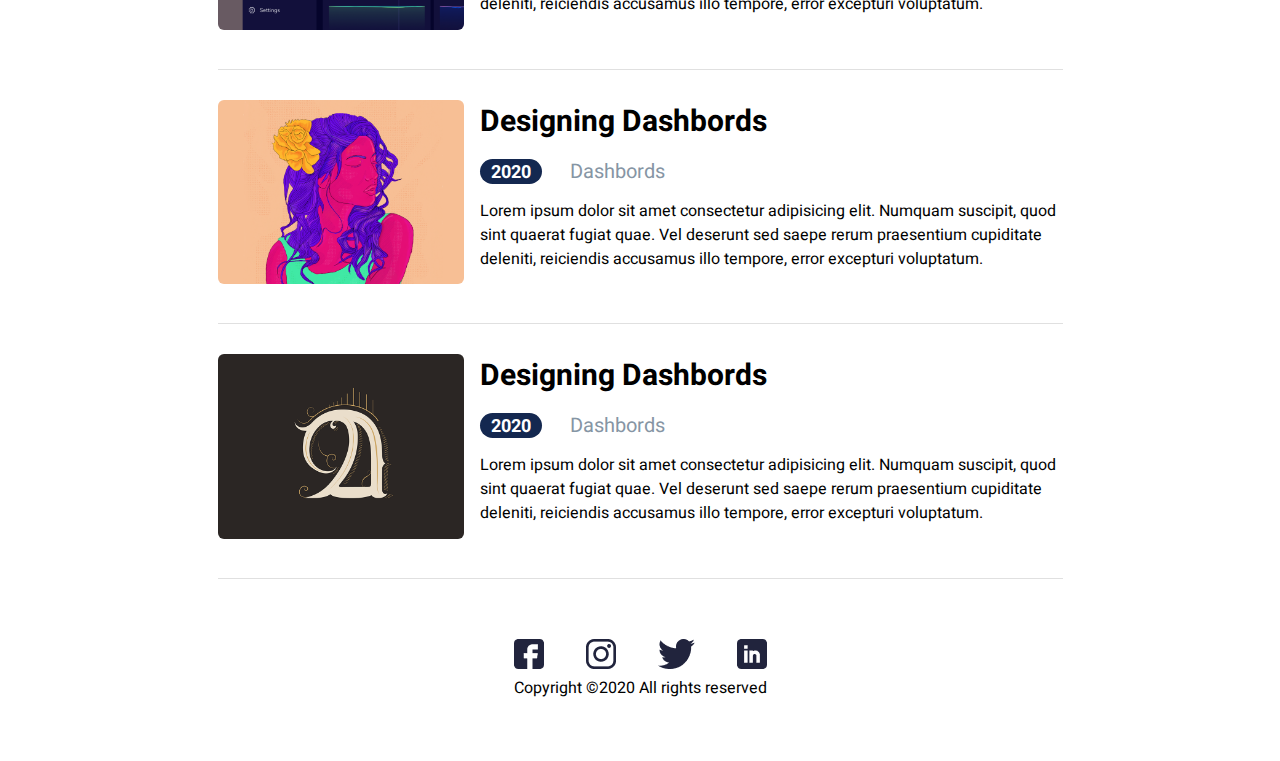
==== commit a0be6323: "Add files via upload" ====
--- a/index.html
+++ b/index.html
@@ -25,7 +25,7 @@
                             <a href="blog.html" class="nav__link">Blog</a>
                         </li>
                         <li class="nav__item">
-                            <a href="#" class="nav__link">Contact</a>
+                            <a href="#" class="nav__link nav__link--contant">Contact</a>
                         </li>
                     </ul>
                 </nav>
@@ -39,6 +39,7 @@
                 <div class="container about__container">
                     <div class="about__content">
                         <div class="about__content-info-wrap">
+                            <div class="warning">Недоступно</div>
                             <p class="about__content-title">Hi, I am John,<br>
                                 Creative Technologist
                             </p><br>
@@ -215,6 +216,7 @@
             </div>
         </footer>
     </div>
+    <script src="script.js"></script>
 </body>
 
 </html>--- a/css/home.css
+++ b/css/home.css
@@ -3,7 +3,6 @@
 }
 
 body {
-    height: 100%;
     margin: 0;
     padding: 0;
     font-size: 16px;
@@ -25,9 +24,7 @@
 
 .wrapper {
     height: 100%;
-    overflow: hidden;
-    display: flex;
-    flex-direction: column;
+    overflow: hidden;   
 }
 
 .container {
@@ -52,11 +49,7 @@
     justify-content: flex-end;
     font-size: 20px;
 }
-.main{
-    display: flex;
-    flex: 1 0 auto;
-    flex-direction: column;
-}
+
 .nav__list {
     display: flex;
 }
@@ -101,7 +94,21 @@
     align-items: center;
     height: inherit;
 }
-
+.warning{
+    display: none;
+    position: fixed;
+    font-size: 30px;
+    background-color: rgba(95, 27, 27,0.6);
+    top: 50%;
+    right: 43%;
+    color: red;
+    width: 300px;
+    text-align: center;
+    height: 100;
+}
+.warning:active{
+    display: block;
+}
 .about__content-title {
     font-size: 44px;
     color: black;
@@ -124,6 +131,7 @@
     flex-shrink: 0;
 }
 .about__content-img{
+    object-fit: cover;
     height: 100%;
     width: 100%;
 }
@@ -310,25 +318,22 @@
     font-weight: 400;
 }
 .footer{
-    flex: 0 0 auto;
     font-family: inherit;
     height: 182px;
     display: flex;
     align-items: center;
     justify-content: center;
 }
+.footer__icon-list{
+    display: flex;
+    justify-content: space-between;
+}
 .footer__content{
     max-width: 300px;
 }
 .footer__copyright{
     text-align: center;
 }
-.footer__icon-list{
-    display: flex;
-    justify-content: space-between;
-    margin-bottom: 16px;
-}
-
 @media (max-width: 480px){
     .work{
         padding: 0px 13px 17px;
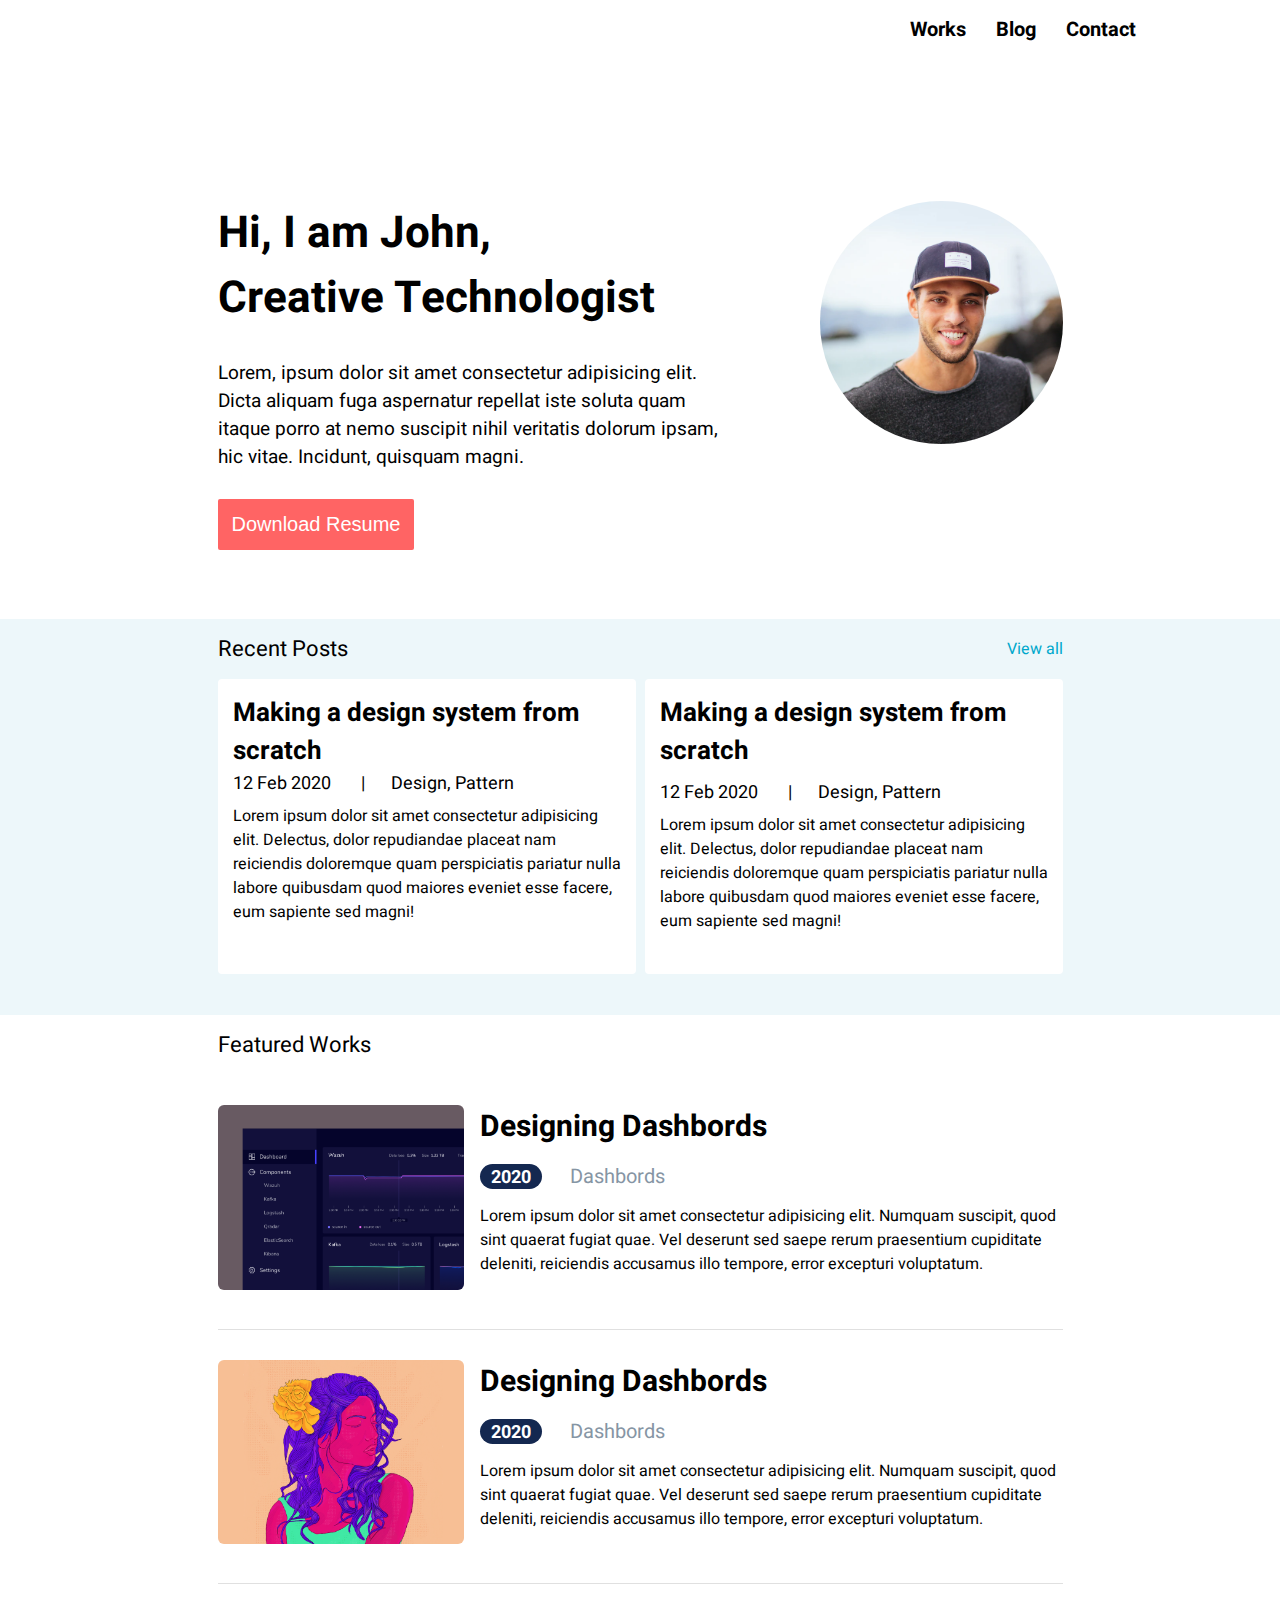
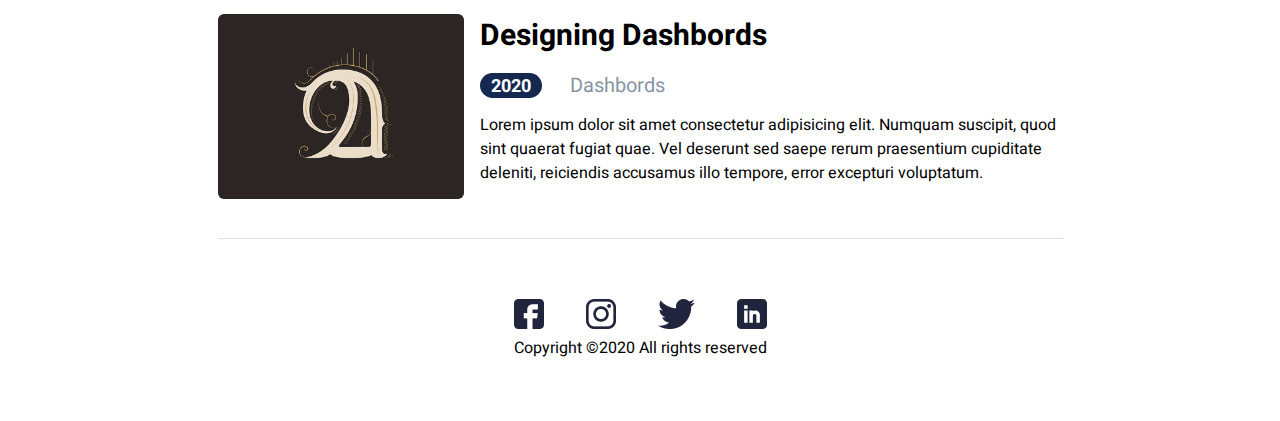
==== commit bc75344b: "Add files via upload" ====
--- a/index.html
+++ b/index.html
@@ -39,7 +39,6 @@
                 <div class="container about__container">
                     <div class="about__content">
                         <div class="about__content-info-wrap">
-                            <div class="warning">Недоступно</div>
                             <p class="about__content-title">Hi, I am John,<br>
                                 Creative Technologist
                             </p><br>
@@ -216,7 +215,6 @@
             </div>
         </footer>
     </div>
-    <script src="script.js"></script>
 </body>
 
 </html>--- a/css/home.css
+++ b/css/home.css
@@ -86,7 +86,8 @@
 }
 .about {
     align-items: center;
-    height: 100vh;
+    padding-bottom: 69px;
+    padding-top: 142px;
     background: rgb(255, 255, 255);
 }
 .about__container{
@@ -94,18 +95,7 @@
     align-items: center;
     height: inherit;
 }
-.warning{
-    display: none;
-    position: fixed;
-    font-size: 30px;
-    background-color: rgba(95, 27, 27,0.6);
-    top: 50%;
-    right: 43%;
-    color: red;
-    width: 300px;
-    text-align: center;
-    height: 100;
-}
+
 .warning:active{
     display: block;
 }
@@ -335,6 +325,20 @@
     text-align: center;
 }
 @media (max-width: 480px){
+    .header{
+        height: 40px;
+    }
+    .about{
+        padding-top: 0;
+    }
+    .about__content-img-wrap{
+        margin-top: 33px;
+        width: 170px;
+        height: 170px;
+    }
+    .about__content-title{
+        font-size: 32px;
+    }
     .work{
         padding: 0px 13px 17px;
         flex-direction: column;
@@ -346,4 +350,8 @@
         flex-direction: row;
         justify-content: flex-start;
     }
+    .post{
+        min-height: 266px;
+        width: 354px;
+    }
 }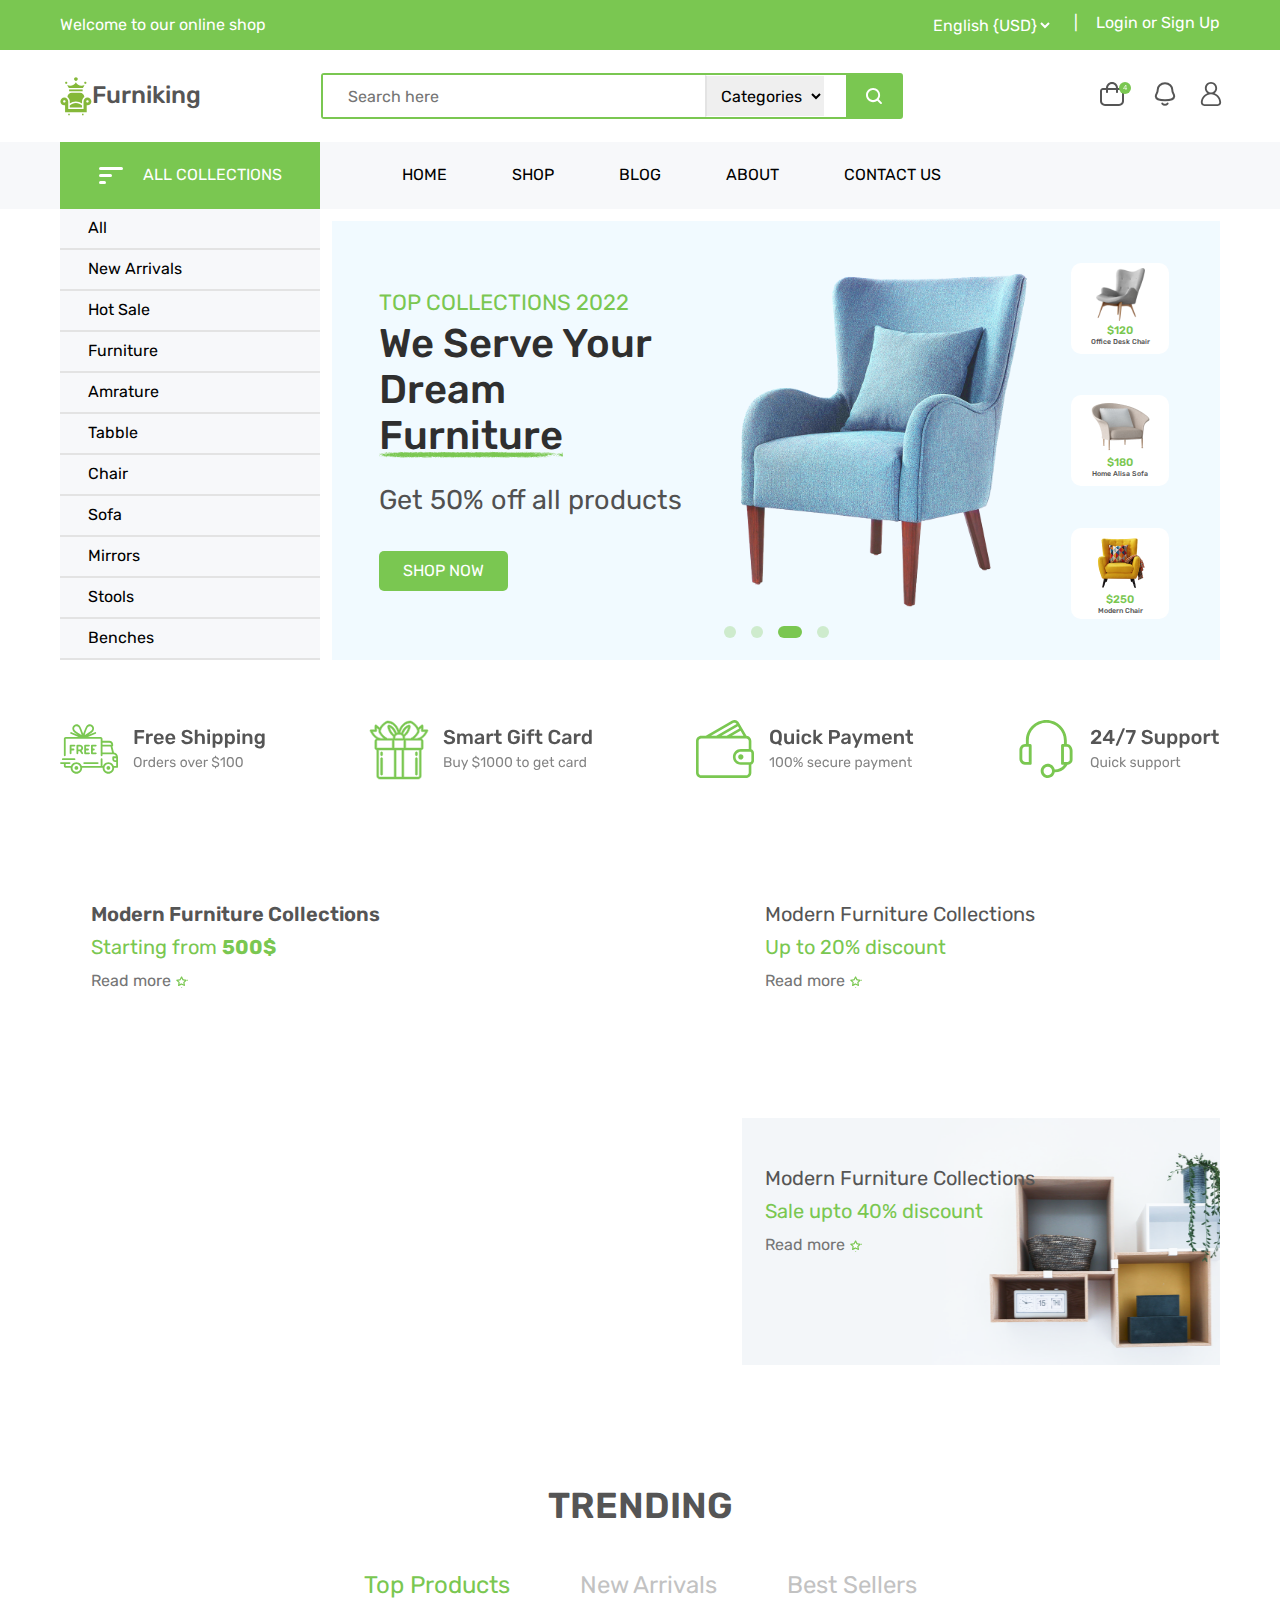
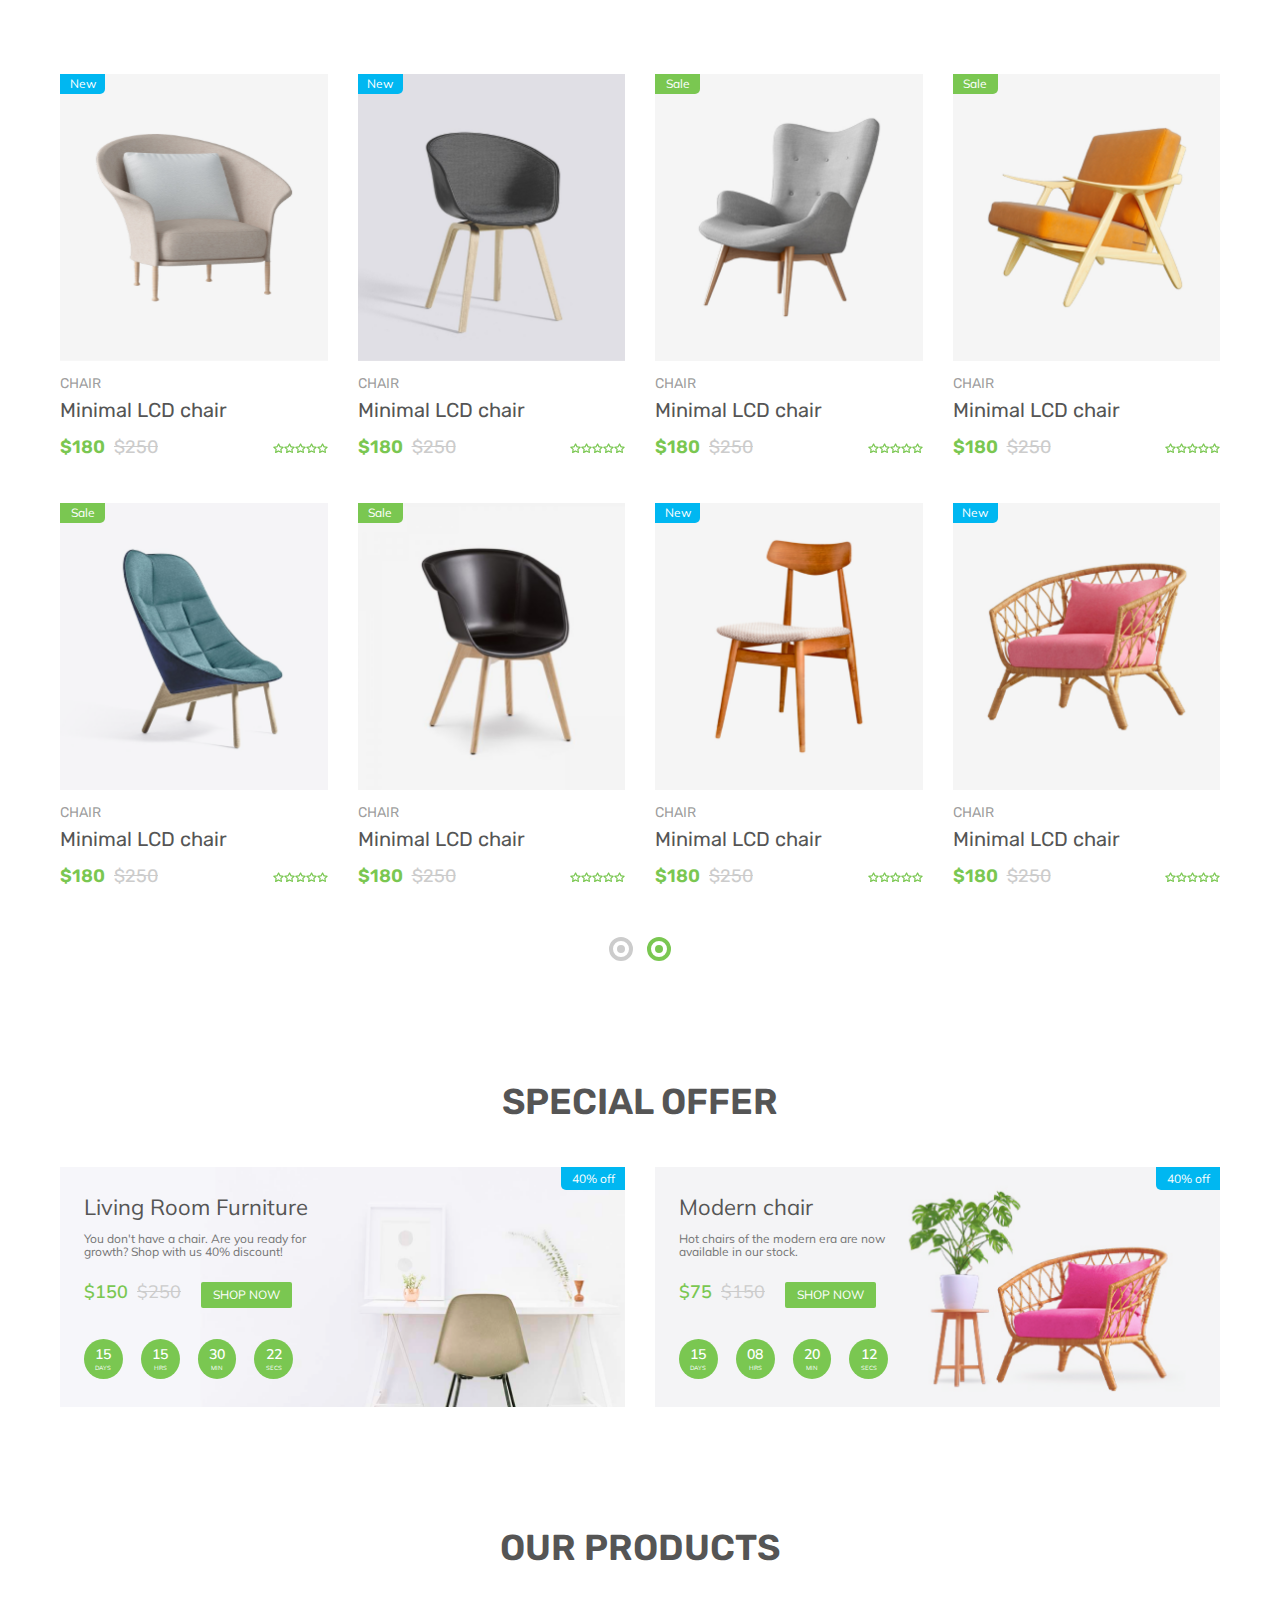
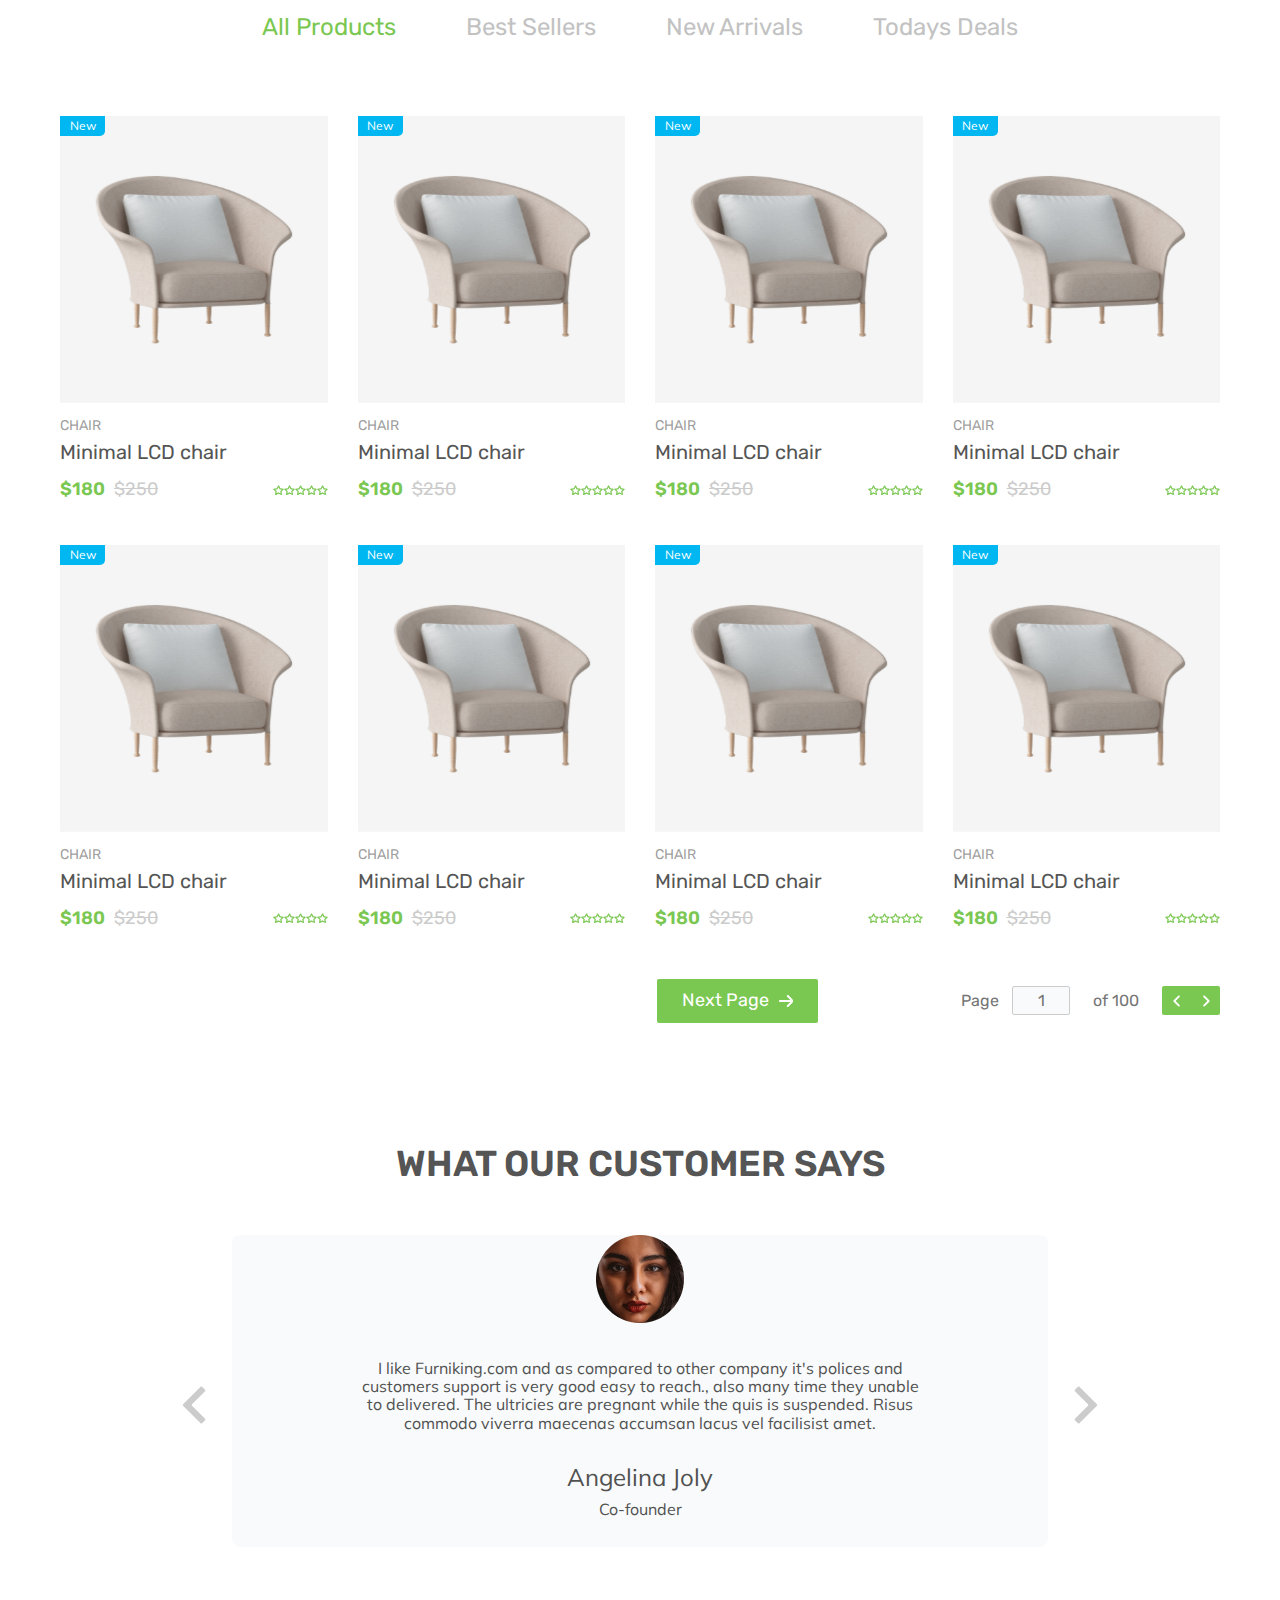
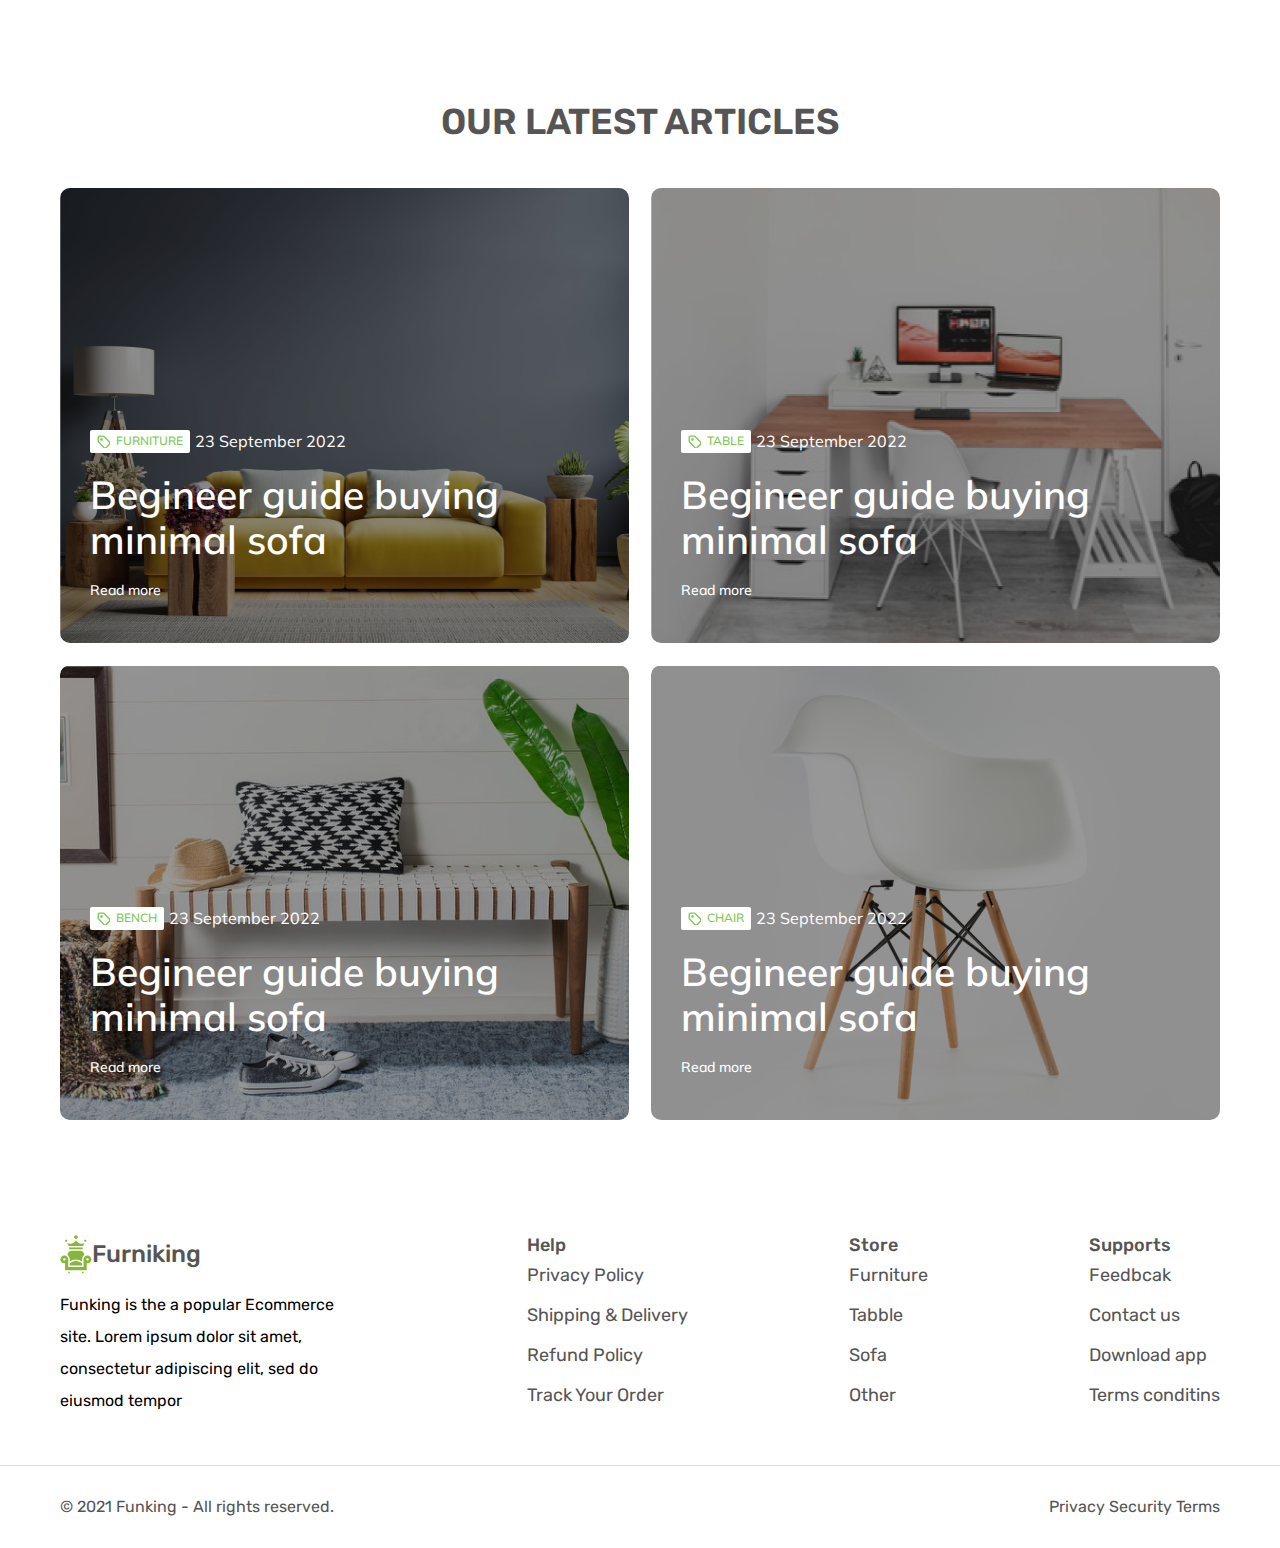
==== commit 4b8f6022: "Add files via upload" ====
--- a/index.html
+++ b/index.html
@@ -1,220 +1,2064 @@
 <!DOCTYPE html>
-<html lang="en">
+<html lang="ru">
 
 <head>
     <meta charset="UTF-8">
-    <link rel="preconnect" href="https://fonts.googleapis.com">
-    <link rel="preconnect" href="https://fonts.gstatic.com" crossorigin>
-    <link href="https://fonts.googleapis.com/css2?family=Heebo:wght@400;500;700;900&display=swap" rel="stylesheet">
+    <link
+        href="https://fonts.googleapis.com/css?family=Mulish:200,300,regular,500,600,700,800,900,200italic,300italic,italic,500italic,600italic,700italic,800italic,900italic"
+        rel="stylesheet" />
+    <link
+        href="https://fonts.googleapis.com/css?family=Rubik:300,regular,500,600,700,800,900,300italic,italic,500italic,600italic,700italic,800italic,900italic"
+        rel="stylesheet" />
+    <link rel="stylesheet" href="css/main.css">
     <meta name="viewport" content="width=device-width, initial-scale=1.0">
-    <title>Сайт Портфолио</title>
-    <link rel="stylesheet" href="css/home.css">
+    <title>Магазин мебели</title>
 </head>
 
 <body>
+    <div class="wrapper">
+        <div class="header">
+            <div class="header__top">
+                <div class="container header__top-container">
+                    <div class="welcome">
+                        Welcome to our online shop
+                    </div>
+                    <div class="authorization-wrap">
+                        <div class="lang__switcher-wrap">
+                            <select name="" class="lang__switcher" id="">
+                                <option>English {USD}</option>
+                                <option>Русский</option>
+                            </select>
 
-    <div class="wrapper">
-        <header class="header">
-            <div class=" header__container container">
-                <nav class="nav">
-                    <ul class="nav__list">
-                        <li class="nav__item">
-                            <a href="work.html" class="nav__link">Works</a>
+                        </div>
+                        <span class="separator">|</span>
+                        <div class="authorization">
+                            Login or Sign Up
+                        </div>
+                    </div>
+                </div>
+            </div>
+            <div class="header__middle">
+                <div class="container header__middle-container">
+                    <div class="logo">
+                        <img src="img/Group (1).svg" alt="" class="logo__img">
+                        <div class="logo__text">Furniking</div>
+                    </div>
+                    <div class="association">
+                        <form action="" class="search">
+                            <div class="search__content">
+                                <input type="text" placeholder="Search here" class="search__input">
+                                <div class="search__select-wrap">
+                                    <select name="" id="" class="search__select">
+                                        <option value="">Categories</option>
+                                    </select>
+                                </div>
+                                <a href="" class="search__img-wrap">
+                                    <img src="img/search-img.svg" class="search__img" alt="" class="search__img">
+                                </a>
+                            </div>
+                        </form>
+                        <div class="profile__menu">
+                            <a href="https:\\google.com" class="menu__item">
+                                <img src="img/Shop.svg" alt="">
+                            </a>
+                            <a href="" class="menu__item">
+                                <img src="img/Notification.svg" alt="">
+                            </a>
+                            <a href="" class="menu__item">
+                                <img src="img/avatar 1.svg" alt="">
+                            </a>
+                        </div>
+                    </div>
+                </div>
+            </div>
+            <div class="header__main">
+                <nav class="row__nav">
+                    <div class="container row__nav-container">
+                        <div class="nav__aside-icon">
+                            <div class="nav__aside-burger">
+                                <span class="nav__aside-burger-el"></span>
+                            </div>
+                            <span class="nav__aside-title">ALL COLLECTIONS</span>
+                        </div>
+                        <ul class="row__nav-list">
+                            <li class="row__nav-item">HOME</li>
+                            <li class="row__nav-item">SHOP</li>
+                            <li class="row__nav-item">BLOG</li>
+                            <li class="row__nav-item">ABOUT</li>
+                            <li class="row__nav-item">CONTACT US</li>
+                        </ul>
+                    </div>
+                </nav>
+                <div class="container main__container">
+                    <nav class="column__nav">
+                        <ul class="column__nav-list">
+                            <li class="column__nav-item">All</li>
+                            <li class="column__nav-item">New Arrivals</li>
+                            <li class="column__nav-item">Hot Sale</li>
+                            <li class="column__nav-item">Furniture</li>
+                            <li class="column__nav-item">Amrature</li>
+                            <li class="column__nav-item">Tabble</li>
+                            <li class="column__nav-item">Chair</li>
+                            <li class="column__nav-item">Sofa</li>
+                            <li class="column__nav-item">Mirrors</li>
+                            <li class="column__nav-item">Stools</li>
+                            <li class="column__nav-item">Benches</li>
+                        </ul>
+                    </nav>
+                    <div class="header__content">
+                        <div class="header__baner">
+                            <div class="header__baner-text">
+                                <div class="header__baner-collection">
+                                    TOP COLLECTIONS 2022
+                                </div>
+                                <div class="header__baner__title">
+                                    We Serve Your Dream <span class="title-span">Furniture</span>
+                                </div>
+                                <div class="header__baner-discount">
+                                    Get 50% off all products
+                                </div>
+                                <div class="header__baner-button">
+                                    SHOP NOW
+                                </div>
+                            </div>
+                            <div class="header__baner-preview">
+                                <img src="img/Furniture 1.svg" width="374px" alt="">
+                               
+                            </div>
+
+                            <div class="similar-products-list">
+                                <div class="similar__item">
+                                    <div class="similar__img">
+                                        <img src="img/Frame.svg" alt="">
+                                    </div>
+                                    <div class="similar__price">$120</div>
+                                    <div class="similar__description">Office Desk Chair</div>
+                                </div>
+                                <div class="similar__item">
+                                    <div class="similar__img">
+                                        <img src="img/Rectangle.png" alt="">
+                                    </div>
+                                    <div class="similar__price">$180</div>
+                                    <div class="similar__description">Home Alisa Sofa</div>
+                                </div>
+                                <div class="similar__item">
+                                    <div class="similar__img">
+                                        <img src="img/Rectangle123.png" alt="">
+                                    </div>
+                                    <div class="similar__price">$250</div>
+                                    <div class="similar__description">Modern Chair</div>
+                                </div>
+                            </div>
+                            <div class="circle-list"><span class="circle"></span><span class="circle"></span> <span
+                                        class="circle-active"></span> <span class="circle"></span></div>
+                        </div> 
+                        
+                    </div>
+
+                </div>
+            </div>
+        </div>
+        <main class="main">
+            <div class="container">
+                <div class="feature">
+                    <div class="feature__item">
+                        <div class="feature__img">
+                            <img src="img/Shipping.svg" alt="">
+                        </div>
+                    </div>
+                    <div class="feature__item">
+                        <div class="feature__img">
+                            <img src="img/Gift card.svg" alt="">
+                        </div>
+                    </div>
+                    <div class="feature__item">
+                        <div class="feature__img">
+                            <img src="img/koshelek.svg" alt="">
+                        </div>
+                    </div>
+                    <div class="feature__item">
+                        <div class="feature__img">
+                            <img src="img/Payment.svg" alt="">
+                        </div>
+                    </div>
+                </div>
+                <div class="offer__list">
+                    <div class="offer__item offer__item--big">
+                        <div class="offer__description">
+                            <div class="offer__title">
+                                Modern Furniture Collections
+                            </div>
+                            <div class="offer__price">
+                                Starting from <span class="offer__price-span">500$</span>
+                            </div>
+                            <div class="offer__details">Read more</div>
+                        </div class="offer__description">
+                    </div>
+                    <div class="offer__small-list">
+                        <div class="offer__item item-top">
+                            <divc class="offer__description">
+                                <div class="offer__title">
+                                    Modern Furniture Collections
+                                </div>
+                                <div class="offer__price">
+                                    Up to 20% discount
+                                </div>
+                                <div class="offer__details">Read more</div>
+                            </divc>
+                        </div>
+                        <div class="offer__item item-bottom">
+                            <div class="offer__description">
+                                <div class="offer__title">
+                                    Modern Furniture Collections
+                                </div>
+                                <div class="offer__price">
+                                    Sale upto 40% discount
+                                </div>
+                                <div class="offer__details">Read more</div>
+                            </div>
+                        </div>
+                    </div>
+                </div>
+            </div>
+            <div class="trending">
+                <div class="container">
+                    <div class="title">TRENDING</div>
+                    <div class="trending__category">
+                        <div class="category__item selected">Top Products</div>
+                        <div class="category__item">New Arrivals</div>
+                        <div class="category__item">Best Sellers</div>
+                    </div>
+                    <ul class="trending__list">
+                        <li class="trending__item" id="item-1">
+                            <div class="trending__img-wrap">
+                                <div class="trending__item-sticker sticker-new">New</div>
+                                <img src="img/styl1.svg" alt="" class="trending__preview">
+                                <div class="trending__feature-hover">
+                                    <ul class="feature__hover-list">
+                                        <li class="feature-favourite feature__hover-item">
+                                            <svg width="24" height="24" viewBox="0 0 24 24" fill="none"
+                                                xmlns="http://www.w3.org/2000/svg">
+                                                <path
+                                                    d="M11.777 21.1556L3.53614 12.9051C2.44321 11.811 1.82915 10.3271 1.82906 8.77973C1.82897 7.23237 2.44285 5.74836 3.53565 4.65414C4.62845 3.55993 6.11066 2.94516 7.65621 2.94507C9.20175 2.94498 10.684 3.55958 11.777 4.65366C12.8704 3.56081 14.3523 2.94702 15.8974 2.94702C17.4424 2.94702 18.9243 3.56081 20.0178 4.65366C21.1089 5.74865 21.7216 7.2322 21.7216 8.7789C21.7216 10.3256 21.1089 11.8092 20.0178 12.9041L11.777 21.1556ZM7.65607 4.88994C6.88763 4.88991 6.13644 5.11805 5.49752 5.54548C4.8586 5.97292 4.36064 6.58046 4.06663 7.29126C3.77262 8.00206 3.69577 8.78419 3.84579 9.53873C3.99581 10.2933 4.36597 10.9863 4.90945 11.5302L11.777 18.4058L18.6445 11.5302C19.0389 11.1441 19.3467 10.6783 19.5474 10.1638C19.748 9.64933 19.8369 9.09797 19.8082 8.54641C19.7794 7.99486 19.6337 7.45576 19.3806 6.96499C19.1276 6.47422 18.773 6.04303 18.3405 5.70013C17.9081 5.35722 17.4076 5.11046 16.8725 4.97626C16.3374 4.84206 15.7798 4.8235 15.237 4.92182C14.6941 5.02014 14.1784 5.23308 13.7242 5.54647C13.2699 5.85986 12.8876 6.26652 12.6025 6.73937L11.777 8.07345L10.9514 6.73937C10.6106 6.17057 10.1273 5.70085 9.54921 5.37678C8.97116 5.0527 8.31854 4.88555 7.65607 4.89189V4.88994Z"
+                                                    fill="#757575" />
+                                            </svg>
+                                        </li>
+                                        <li class="feature-add feature__hover-item">
+                                            <svg width="20" height="21" viewBox="0 0 20 21" fill="none"
+                                                xmlns="http://www.w3.org/2000/svg">
+                                                <g clip-path="url(#clip0_2_373)">
+                                                    <path
+                                                        d="M18.6798 16.1669H17.0611V14.5463C17.0611 14.3314 16.9758 14.1253 16.824 13.9733C16.6723 13.8213 16.4664 13.736 16.2517 13.736C16.0371 13.736 15.8312 13.8213 15.6794 13.9733C15.5277 14.1253 15.4424 14.3314 15.4424 14.5463V16.1669H13.8237C13.609 16.1669 13.4032 16.2522 13.2514 16.4042C13.0996 16.5562 13.0143 16.7623 13.0143 16.9772C13.0143 17.1921 13.0996 17.3982 13.2514 17.5501C13.4032 17.7021 13.609 17.7875 13.8237 17.7875H15.4424V19.4081C15.4424 19.623 15.5277 19.8291 15.6794 19.981C15.8312 20.133 16.0371 20.2184 16.2517 20.2184C16.4664 20.2184 16.6723 20.133 16.824 19.981C16.9758 19.8291 17.0611 19.623 17.0611 19.4081V17.7875H18.6798C18.8945 17.7875 19.1003 17.7021 19.2521 17.5501C19.4039 17.3982 19.4892 17.1921 19.4892 16.9772C19.4892 16.7623 19.4039 16.5562 19.2521 16.4042C19.1003 16.2522 18.8945 16.1669 18.6798 16.1669Z"
+                                                        fill="#757575" />
+                                                    <path
+                                                        d="M17.0611 5.63293H14.6331C14.6331 4.3435 14.1214 3.10688 13.2107 2.19511C12.3 1.28334 11.0649 0.771118 9.77694 0.771118C8.48902 0.771118 7.25385 1.28334 6.34315 2.19511C5.43245 3.10688 4.92082 4.3435 4.92082 5.63293H2.49277C1.84881 5.63293 1.23122 5.88904 0.77587 6.34492C0.320521 6.80081 0.0647087 7.41912 0.0647087 8.06383L0.0647087 16.1668C0.0659938 17.241 0.492761 18.2708 1.2514 19.0303C2.01003 19.7898 3.0386 20.2171 4.11147 20.2184H11.3956C11.6103 20.2184 11.8162 20.133 11.9679 19.981C12.1197 19.8291 12.205 19.623 12.205 19.4081C12.205 19.1931 12.1197 18.987 11.9679 18.8351C11.8162 18.6831 11.6103 18.5978 11.3956 18.5978H4.11147C3.46751 18.5978 2.84992 18.3416 2.39458 17.8858C1.93923 17.4299 1.68341 16.8116 1.68341 16.1668V8.06383C1.68341 7.84893 1.76868 7.64282 1.92047 7.49086C2.07225 7.3389 2.27811 7.25353 2.49277 7.25353H4.92082V8.87413C4.92082 9.08904 5.00609 9.29514 5.15788 9.4471C5.30966 9.59906 5.51552 9.68443 5.73018 9.68443C5.94483 9.68443 6.15069 9.59906 6.30248 9.4471C6.45426 9.29514 6.53953 9.08904 6.53953 8.87413V7.25353H13.0143V8.87413C13.0143 9.08904 13.0996 9.29514 13.2514 9.4471C13.4032 9.59906 13.609 9.68443 13.8237 9.68443C14.0384 9.68443 14.2442 9.59906 14.396 9.4471C14.5478 9.29514 14.6331 9.08904 14.6331 8.87413V7.25353H17.0611C17.2758 7.25353 17.4816 7.3389 17.6334 7.49086C17.7852 7.64282 17.8705 7.84893 17.8705 8.06383V12.1153C17.8705 12.3302 17.9557 12.5363 18.1075 12.6883C18.2593 12.8403 18.4652 12.9256 18.6798 12.9256C18.8945 12.9256 19.1003 12.8403 19.2521 12.6883C19.4039 12.5363 19.4892 12.3302 19.4892 12.1153V8.06383C19.4892 7.41912 19.2334 6.80081 18.778 6.34492C18.3227 5.88904 17.7051 5.63293 17.0611 5.63293ZM6.53953 5.63293C6.53953 4.77331 6.88061 3.94889 7.48774 3.34105C8.09488 2.7332 8.91833 2.39172 9.77694 2.39172C10.6356 2.39172 11.459 2.7332 12.0661 3.34105C12.6733 3.94889 13.0143 4.77331 13.0143 5.63293H6.53953Z"
+                                                        fill="#757575" />
+                                                </g>
+                                                <defs>
+                                                    <clipPath id="clip0_2_373">
+                                                        <rect width="19.4245" height="19.4472" fill="white"
+                                                            transform="translate(0.0647087 0.771118)" />
+                                                    </clipPath>
+                                                </defs>
+                                            </svg>
+                                        </li>
+                                        <li class="feature-reload feature__hover-item">
+                                            <svg width="31" height="30" viewBox="0 0 31 30" fill="none"
+                                                xmlns="http://www.w3.org/2000/svg">
+                                                <g clip-path="url(#clip0_2_379)">
+                                                    <path
+                                                        d="M9.86464 9.43722C10.6251 8.61688 11.5091 8.00026 12.4509 7.57618C15.5807 6.16691 19.3897 6.89416 21.7576 9.59891L23.3933 8.19766C23.4842 8.11981 23.63 8.19183 23.6387 8.31382L24.0455 13.8018C24.0505 13.8932 23.9662 13.9654 23.88 13.9436L18.5301 12.696C18.4082 12.6653 18.3625 12.5131 18.4534 12.4353L20.0858 11.0368C18.5209 9.26501 16.1035 8.67947 13.9755 9.35998C13.171 9.6158 12.4104 10.0479 11.7561 10.6703C10.8566 11.5253 10.2928 12.6218 10.0695 13.7812C9.95174 14.3998 9.34542 14.7955 8.73261 14.6507C8.14944 14.5143 7.78532 13.937 7.90071 13.3485C8.17247 11.9168 8.82964 10.5547 9.86464 9.43722ZM21.3205 16.4739C21.1032 17.6338 20.5361 18.7331 19.6338 19.5848C18.9764 20.21 18.213 20.6389 17.4145 20.8952C15.2865 21.5757 12.8659 20.9929 11.3042 19.2184L12.9366 17.8199C13.0275 17.742 12.979 17.5866 12.8599 17.5591L7.5072 16.3083C7.41781 16.2892 7.33343 16.3615 7.34169 16.4501L7.7457 21.9348C7.75718 22.0601 7.90028 22.1288 7.99115 22.051L9.62682 20.6497C11.9915 23.3573 15.8033 24.0878 18.9335 22.6725C19.8753 22.2484 20.7565 21.6285 21.5198 20.8114C22.5576 19.6972 23.2147 18.335 23.4865 16.9034C23.5991 16.3117 23.2378 15.7376 22.6546 15.6012C22.0446 15.4597 21.4383 15.8553 21.3205 16.4739Z"
+                                                        fill="#757575" stroke="white" stroke-width="0.3" />
+                                                </g>
+                                                <defs>
+                                                    <clipPath id="clip0_2_379">
+                                                        <rect width="20.9964" height="20.9926" fill="white"
+                                                            transform="matrix(0.649713 0.76018 -0.759427 0.650592 16.8421 0.314331)" />
+                                                    </clipPath>
+                                                </defs>
+                                            </svg>
+                                        </li>
+                                        <li class="feature-view feature__hover-item">
+                                            <svg width="20" height="20" viewBox="0 0 20 20" fill="none"
+                                                xmlns="http://www.w3.org/2000/svg">
+                                                <g clip-path="url(#clip0_2_384)">
+                                                    <path
+                                                        d="M18.8992 7.69511C17.6439 5.64829 14.7885 2.21423 9.77697 2.21423C4.76546 2.21423 1.91006 5.64829 0.654754 7.69511C0.266692 8.32351 0.0611382 9.0477 0.0611382 9.7865C0.0611382 10.5253 0.266692 11.2495 0.654754 11.8779C1.91006 13.9247 4.76546 17.3588 9.77697 17.3588C14.7885 17.3588 17.6439 13.9247 18.8992 11.8779C19.2872 11.2495 19.4928 10.5253 19.4928 9.7865C19.4928 9.0477 19.2872 8.32351 18.8992 7.69511ZM17.5192 11.0295C16.4412 12.7846 14.001 15.7382 9.77697 15.7382C5.55296 15.7382 3.11276 12.7846 2.0347 11.0295C1.80414 10.656 1.68203 10.2256 1.68203 9.7865C1.68203 9.34742 1.80414 8.91701 2.0347 8.5435C3.11276 6.78839 5.55296 3.83484 9.77697 3.83484C14.001 3.83484 16.4412 6.78514 17.5192 8.5435C17.7498 8.91701 17.8719 9.34742 17.8719 9.7865C17.8719 10.2256 17.7498 10.656 17.5192 11.0295Z"
+                                                        fill="#757575" />
+                                                    <path
+                                                        d="M9.77692 5.73499C8.97655 5.73499 8.19415 5.9726 7.52866 6.41779C6.86317 6.86297 6.34449 7.49573 6.0382 8.23605C5.73191 8.97636 5.65177 9.79099 5.80792 10.5769C5.96406 11.3628 6.34948 12.0847 6.91543 12.6513C7.48138 13.218 8.20244 13.6038 8.98744 13.7602C9.77243 13.9165 10.5861 13.8362 11.3255 13.5296C12.065 13.2229 12.697 12.7037 13.1417 12.0374C13.5863 11.3711 13.8237 10.5878 13.8237 9.78649C13.8224 8.71236 13.3956 7.68259 12.637 6.92307C11.8784 6.16354 10.8498 5.73627 9.77692 5.73499ZM9.77692 12.2174C9.2967 12.2174 8.82726 12.0748 8.42796 11.8077C8.02867 11.5406 7.71746 11.1609 7.53369 10.7168C7.34991 10.2726 7.30183 9.7838 7.39552 9.31225C7.4892 8.8407 7.72045 8.40755 8.06002 8.06758C8.39959 7.72762 8.83223 7.49609 9.30323 7.4023C9.77423 7.3085 10.2624 7.35664 10.7061 7.54063C11.1498 7.72462 11.529 8.03619 11.7958 8.43595C12.0626 8.83571 12.205 9.30571 12.205 9.78649C12.205 10.4312 11.9492 11.0495 11.4938 11.5054C11.0385 11.9613 10.4209 12.2174 9.77692 12.2174Z"
+                                                        fill="#757575" />
+                                                </g>
+                                                <defs>
+                                                    <clipPath id="clip0_2_384">
+                                                        <rect width="19.4245" height="19.4472" fill="white"
+                                                            transform="translate(0.0647087 0.0628662)" />
+                                                    </clipPath>
+                                                </defs>
+                                            </svg>
+                                        </li>
+                                    </ul>
+                                </div>
+                            </div>
+                            <div class="trending__item-description">
+                                <div class="trending__item-type">
+                                    CHAIR
+                                </div>
+                                <div class="trending__item-name">
+                                    Minimal LCD chair
+                                </div>
+                                <div class="trending__item-footer">
+                                    <div class="prices">
+                                        <div class="trending__item-price">$180</div>
+                                        <div class="trending__item-old-price">$250</div>
+                                    </div>
+                                    <div class="trending__rating">
+                                        <div class="star"><img src="img/star.png" alt=""></div>
+                                        <div class="star"><img src="img/star.png" alt=""></div>
+                                        <div class="star"><img src="img/star.png" alt=""></div>
+                                        <div class="star"><img src="img/star.png" alt=""></div>
+                                        <div class="star"><img src="img/star.png" alt=""></div>
+                                    </div>
+                                </div>
+                            </div>
                         </li>
-                        <li class="nav__item">
-                            <a href="blog.html" class="nav__link">Blog</a>
+                        <li class="trending__item" id="item-1">
+                            <div class="trending__img-wrap">
+                                <div class="trending__item-sticker sticker-new">New</div>
+                                <img src="img/styl2.png" alt="" class="trending__preview">
+                                <div class="trending__feature-hover">
+                                    <ul class="feature__hover-list">
+                                        <li class="feature-favourite feature__hover-item">
+                                            <svg width="24" height="24" viewBox="0 0 24 24" fill="none"
+                                                xmlns="http://www.w3.org/2000/svg">
+                                                <path
+                                                    d="M11.777 21.1556L3.53614 12.9051C2.44321 11.811 1.82915 10.3271 1.82906 8.77973C1.82897 7.23237 2.44285 5.74836 3.53565 4.65414C4.62845 3.55993 6.11066 2.94516 7.65621 2.94507C9.20175 2.94498 10.684 3.55958 11.777 4.65366C12.8704 3.56081 14.3523 2.94702 15.8974 2.94702C17.4424 2.94702 18.9243 3.56081 20.0178 4.65366C21.1089 5.74865 21.7216 7.2322 21.7216 8.7789C21.7216 10.3256 21.1089 11.8092 20.0178 12.9041L11.777 21.1556ZM7.65607 4.88994C6.88763 4.88991 6.13644 5.11805 5.49752 5.54548C4.8586 5.97292 4.36064 6.58046 4.06663 7.29126C3.77262 8.00206 3.69577 8.78419 3.84579 9.53873C3.99581 10.2933 4.36597 10.9863 4.90945 11.5302L11.777 18.4058L18.6445 11.5302C19.0389 11.1441 19.3467 10.6783 19.5474 10.1638C19.748 9.64933 19.8369 9.09797 19.8082 8.54641C19.7794 7.99486 19.6337 7.45576 19.3806 6.96499C19.1276 6.47422 18.773 6.04303 18.3405 5.70013C17.9081 5.35722 17.4076 5.11046 16.8725 4.97626C16.3374 4.84206 15.7798 4.8235 15.237 4.92182C14.6941 5.02014 14.1784 5.23308 13.7242 5.54647C13.2699 5.85986 12.8876 6.26652 12.6025 6.73937L11.777 8.07345L10.9514 6.73937C10.6106 6.17057 10.1273 5.70085 9.54921 5.37678C8.97116 5.0527 8.31854 4.88555 7.65607 4.89189V4.88994Z"
+                                                    fill="#757575" />
+                                            </svg>
+                                        </li>
+                                        <li class="feature-add feature__hover-item">
+                                            <svg width="20" height="21" viewBox="0 0 20 21" fill="none"
+                                                xmlns="http://www.w3.org/2000/svg">
+                                                <g clip-path="url(#clip0_2_373)">
+                                                    <path
+                                                        d="M18.6798 16.1669H17.0611V14.5463C17.0611 14.3314 16.9758 14.1253 16.824 13.9733C16.6723 13.8213 16.4664 13.736 16.2517 13.736C16.0371 13.736 15.8312 13.8213 15.6794 13.9733C15.5277 14.1253 15.4424 14.3314 15.4424 14.5463V16.1669H13.8237C13.609 16.1669 13.4032 16.2522 13.2514 16.4042C13.0996 16.5562 13.0143 16.7623 13.0143 16.9772C13.0143 17.1921 13.0996 17.3982 13.2514 17.5501C13.4032 17.7021 13.609 17.7875 13.8237 17.7875H15.4424V19.4081C15.4424 19.623 15.5277 19.8291 15.6794 19.981C15.8312 20.133 16.0371 20.2184 16.2517 20.2184C16.4664 20.2184 16.6723 20.133 16.824 19.981C16.9758 19.8291 17.0611 19.623 17.0611 19.4081V17.7875H18.6798C18.8945 17.7875 19.1003 17.7021 19.2521 17.5501C19.4039 17.3982 19.4892 17.1921 19.4892 16.9772C19.4892 16.7623 19.4039 16.5562 19.2521 16.4042C19.1003 16.2522 18.8945 16.1669 18.6798 16.1669Z"
+                                                        fill="#757575" />
+                                                    <path
+                                                        d="M17.0611 5.63293H14.6331C14.6331 4.3435 14.1214 3.10688 13.2107 2.19511C12.3 1.28334 11.0649 0.771118 9.77694 0.771118C8.48902 0.771118 7.25385 1.28334 6.34315 2.19511C5.43245 3.10688 4.92082 4.3435 4.92082 5.63293H2.49277C1.84881 5.63293 1.23122 5.88904 0.77587 6.34492C0.320521 6.80081 0.0647087 7.41912 0.0647087 8.06383L0.0647087 16.1668C0.0659938 17.241 0.492761 18.2708 1.2514 19.0303C2.01003 19.7898 3.0386 20.2171 4.11147 20.2184H11.3956C11.6103 20.2184 11.8162 20.133 11.9679 19.981C12.1197 19.8291 12.205 19.623 12.205 19.4081C12.205 19.1931 12.1197 18.987 11.9679 18.8351C11.8162 18.6831 11.6103 18.5978 11.3956 18.5978H4.11147C3.46751 18.5978 2.84992 18.3416 2.39458 17.8858C1.93923 17.4299 1.68341 16.8116 1.68341 16.1668V8.06383C1.68341 7.84893 1.76868 7.64282 1.92047 7.49086C2.07225 7.3389 2.27811 7.25353 2.49277 7.25353H4.92082V8.87413C4.92082 9.08904 5.00609 9.29514 5.15788 9.4471C5.30966 9.59906 5.51552 9.68443 5.73018 9.68443C5.94483 9.68443 6.15069 9.59906 6.30248 9.4471C6.45426 9.29514 6.53953 9.08904 6.53953 8.87413V7.25353H13.0143V8.87413C13.0143 9.08904 13.0996 9.29514 13.2514 9.4471C13.4032 9.59906 13.609 9.68443 13.8237 9.68443C14.0384 9.68443 14.2442 9.59906 14.396 9.4471C14.5478 9.29514 14.6331 9.08904 14.6331 8.87413V7.25353H17.0611C17.2758 7.25353 17.4816 7.3389 17.6334 7.49086C17.7852 7.64282 17.8705 7.84893 17.8705 8.06383V12.1153C17.8705 12.3302 17.9557 12.5363 18.1075 12.6883C18.2593 12.8403 18.4652 12.9256 18.6798 12.9256C18.8945 12.9256 19.1003 12.8403 19.2521 12.6883C19.4039 12.5363 19.4892 12.3302 19.4892 12.1153V8.06383C19.4892 7.41912 19.2334 6.80081 18.778 6.34492C18.3227 5.88904 17.7051 5.63293 17.0611 5.63293ZM6.53953 5.63293C6.53953 4.77331 6.88061 3.94889 7.48774 3.34105C8.09488 2.7332 8.91833 2.39172 9.77694 2.39172C10.6356 2.39172 11.459 2.7332 12.0661 3.34105C12.6733 3.94889 13.0143 4.77331 13.0143 5.63293H6.53953Z"
+                                                        fill="#757575" />
+                                                </g>
+                                                <defs>
+                                                    <clipPath id="clip0_2_373">
+                                                        <rect width="19.4245" height="19.4472" fill="white"
+                                                            transform="translate(0.0647087 0.771118)" />
+                                                    </clipPath>
+                                                </defs>
+                                            </svg>
+                                        </li>
+                                        <li class="feature-reload feature__hover-item">
+                                            <svg width="31" height="30" viewBox="0 0 31 30" fill="none"
+                                                xmlns="http://www.w3.org/2000/svg">
+                                                <g clip-path="url(#clip0_2_379)">
+                                                    <path
+                                                        d="M9.86464 9.43722C10.6251 8.61688 11.5091 8.00026 12.4509 7.57618C15.5807 6.16691 19.3897 6.89416 21.7576 9.59891L23.3933 8.19766C23.4842 8.11981 23.63 8.19183 23.6387 8.31382L24.0455 13.8018C24.0505 13.8932 23.9662 13.9654 23.88 13.9436L18.5301 12.696C18.4082 12.6653 18.3625 12.5131 18.4534 12.4353L20.0858 11.0368C18.5209 9.26501 16.1035 8.67947 13.9755 9.35998C13.171 9.6158 12.4104 10.0479 11.7561 10.6703C10.8566 11.5253 10.2928 12.6218 10.0695 13.7812C9.95174 14.3998 9.34542 14.7955 8.73261 14.6507C8.14944 14.5143 7.78532 13.937 7.90071 13.3485C8.17247 11.9168 8.82964 10.5547 9.86464 9.43722ZM21.3205 16.4739C21.1032 17.6338 20.5361 18.7331 19.6338 19.5848C18.9764 20.21 18.213 20.6389 17.4145 20.8952C15.2865 21.5757 12.8659 20.9929 11.3042 19.2184L12.9366 17.8199C13.0275 17.742 12.979 17.5866 12.8599 17.5591L7.5072 16.3083C7.41781 16.2892 7.33343 16.3615 7.34169 16.4501L7.7457 21.9348C7.75718 22.0601 7.90028 22.1288 7.99115 22.051L9.62682 20.6497C11.9915 23.3573 15.8033 24.0878 18.9335 22.6725C19.8753 22.2484 20.7565 21.6285 21.5198 20.8114C22.5576 19.6972 23.2147 18.335 23.4865 16.9034C23.5991 16.3117 23.2378 15.7376 22.6546 15.6012C22.0446 15.4597 21.4383 15.8553 21.3205 16.4739Z"
+                                                        fill="#757575" stroke="white" stroke-width="0.3" />
+                                                </g>
+                                                <defs>
+                                                    <clipPath id="clip0_2_379">
+                                                        <rect width="20.9964" height="20.9926" fill="white"
+                                                            transform="matrix(0.649713 0.76018 -0.759427 0.650592 16.8421 0.314331)" />
+                                                    </clipPath>
+                                                </defs>
+                                            </svg>
+                                        </li>
+                                        <li class="feature-view feature__hover-item">
+                                            <svg width="20" height="20" viewBox="0 0 20 20" fill="none"
+                                                xmlns="http://www.w3.org/2000/svg">
+                                                <g clip-path="url(#clip0_2_384)">
+                                                    <path
+                                                        d="M18.8992 7.69511C17.6439 5.64829 14.7885 2.21423 9.77697 2.21423C4.76546 2.21423 1.91006 5.64829 0.654754 7.69511C0.266692 8.32351 0.0611382 9.0477 0.0611382 9.7865C0.0611382 10.5253 0.266692 11.2495 0.654754 11.8779C1.91006 13.9247 4.76546 17.3588 9.77697 17.3588C14.7885 17.3588 17.6439 13.9247 18.8992 11.8779C19.2872 11.2495 19.4928 10.5253 19.4928 9.7865C19.4928 9.0477 19.2872 8.32351 18.8992 7.69511ZM17.5192 11.0295C16.4412 12.7846 14.001 15.7382 9.77697 15.7382C5.55296 15.7382 3.11276 12.7846 2.0347 11.0295C1.80414 10.656 1.68203 10.2256 1.68203 9.7865C1.68203 9.34742 1.80414 8.91701 2.0347 8.5435C3.11276 6.78839 5.55296 3.83484 9.77697 3.83484C14.001 3.83484 16.4412 6.78514 17.5192 8.5435C17.7498 8.91701 17.8719 9.34742 17.8719 9.7865C17.8719 10.2256 17.7498 10.656 17.5192 11.0295Z"
+                                                        fill="#757575" />
+                                                    <path
+                                                        d="M9.77692 5.73499C8.97655 5.73499 8.19415 5.9726 7.52866 6.41779C6.86317 6.86297 6.34449 7.49573 6.0382 8.23605C5.73191 8.97636 5.65177 9.79099 5.80792 10.5769C5.96406 11.3628 6.34948 12.0847 6.91543 12.6513C7.48138 13.218 8.20244 13.6038 8.98744 13.7602C9.77243 13.9165 10.5861 13.8362 11.3255 13.5296C12.065 13.2229 12.697 12.7037 13.1417 12.0374C13.5863 11.3711 13.8237 10.5878 13.8237 9.78649C13.8224 8.71236 13.3956 7.68259 12.637 6.92307C11.8784 6.16354 10.8498 5.73627 9.77692 5.73499ZM9.77692 12.2174C9.2967 12.2174 8.82726 12.0748 8.42796 11.8077C8.02867 11.5406 7.71746 11.1609 7.53369 10.7168C7.34991 10.2726 7.30183 9.7838 7.39552 9.31225C7.4892 8.8407 7.72045 8.40755 8.06002 8.06758C8.39959 7.72762 8.83223 7.49609 9.30323 7.4023C9.77423 7.3085 10.2624 7.35664 10.7061 7.54063C11.1498 7.72462 11.529 8.03619 11.7958 8.43595C12.0626 8.83571 12.205 9.30571 12.205 9.78649C12.205 10.4312 11.9492 11.0495 11.4938 11.5054C11.0385 11.9613 10.4209 12.2174 9.77692 12.2174Z"
+                                                        fill="#757575" />
+                                                </g>
+                                                <defs>
+                                                    <clipPath id="clip0_2_384">
+                                                        <rect width="19.4245" height="19.4472" fill="white"
+                                                            transform="translate(0.0647087 0.0628662)" />
+                                                    </clipPath>
+                                                </defs>
+                                            </svg>
+                                        </li>
+                                    </ul>
+                                </div>
+                            </div>
+                            <div class="trending__item-description">
+                                <div class="trending__item-type">
+                                    CHAIR
+                                </div>
+                                <div class="trending__item-name">
+                                    Minimal LCD chair
+                                </div>
+                                <div class="trending__item-footer">
+                                    <div class="prices">
+                                        <div class="trending__item-price">$180</div>
+                                        <div class="trending__item-old-price">$250</div>
+                                    </div>
+                                    <div class="trending__rating">
+                                        <div class="star"><img src="img/star.png" alt=""></div>
+                                        <div class="star"><img src="img/star.png" alt=""></div>
+                                        <div class="star"><img src="img/star.png" alt=""></div>
+                                        <div class="star"><img src="img/star.png" alt=""></div>
+                                        <div class="star"><img src="img/star.png" alt=""></div>
+                                    </div>
+                                </div>
+                            </div>
                         </li>
-                        <li class="nav__item">
-                            <a href="#" class="nav__link nav__link--contant">Contact</a>
+                        <li class="trending__item" id="item-1">
+                            <div class="trending__img-wrap">
+                                <div class="trending__item-sticker sticker-sale">Sale</div>
+                                <img src="img/styl3.png" alt="" class="trending__preview">
+                                <div class="trending__feature-hover">
+                                    <ul class="feature__hover-list">
+                                        <li class="feature-favourite feature__hover-item">
+                                            <svg width="24" height="24" viewBox="0 0 24 24" fill="none"
+                                                xmlns="http://www.w3.org/2000/svg">
+                                                <path
+                                                    d="M11.777 21.1556L3.53614 12.9051C2.44321 11.811 1.82915 10.3271 1.82906 8.77973C1.82897 7.23237 2.44285 5.74836 3.53565 4.65414C4.62845 3.55993 6.11066 2.94516 7.65621 2.94507C9.20175 2.94498 10.684 3.55958 11.777 4.65366C12.8704 3.56081 14.3523 2.94702 15.8974 2.94702C17.4424 2.94702 18.9243 3.56081 20.0178 4.65366C21.1089 5.74865 21.7216 7.2322 21.7216 8.7789C21.7216 10.3256 21.1089 11.8092 20.0178 12.9041L11.777 21.1556ZM7.65607 4.88994C6.88763 4.88991 6.13644 5.11805 5.49752 5.54548C4.8586 5.97292 4.36064 6.58046 4.06663 7.29126C3.77262 8.00206 3.69577 8.78419 3.84579 9.53873C3.99581 10.2933 4.36597 10.9863 4.90945 11.5302L11.777 18.4058L18.6445 11.5302C19.0389 11.1441 19.3467 10.6783 19.5474 10.1638C19.748 9.64933 19.8369 9.09797 19.8082 8.54641C19.7794 7.99486 19.6337 7.45576 19.3806 6.96499C19.1276 6.47422 18.773 6.04303 18.3405 5.70013C17.9081 5.35722 17.4076 5.11046 16.8725 4.97626C16.3374 4.84206 15.7798 4.8235 15.237 4.92182C14.6941 5.02014 14.1784 5.23308 13.7242 5.54647C13.2699 5.85986 12.8876 6.26652 12.6025 6.73937L11.777 8.07345L10.9514 6.73937C10.6106 6.17057 10.1273 5.70085 9.54921 5.37678C8.97116 5.0527 8.31854 4.88555 7.65607 4.89189V4.88994Z"
+                                                    fill="#757575" />
+                                            </svg>
+                                        </li>
+                                        <li class="feature-add feature__hover-item">
+                                            <svg width="20" height="21" viewBox="0 0 20 21" fill="none"
+                                                xmlns="http://www.w3.org/2000/svg">
+                                                <g clip-path="url(#clip0_2_373)">
+                                                    <path
+                                                        d="M18.6798 16.1669H17.0611V14.5463C17.0611 14.3314 16.9758 14.1253 16.824 13.9733C16.6723 13.8213 16.4664 13.736 16.2517 13.736C16.0371 13.736 15.8312 13.8213 15.6794 13.9733C15.5277 14.1253 15.4424 14.3314 15.4424 14.5463V16.1669H13.8237C13.609 16.1669 13.4032 16.2522 13.2514 16.4042C13.0996 16.5562 13.0143 16.7623 13.0143 16.9772C13.0143 17.1921 13.0996 17.3982 13.2514 17.5501C13.4032 17.7021 13.609 17.7875 13.8237 17.7875H15.4424V19.4081C15.4424 19.623 15.5277 19.8291 15.6794 19.981C15.8312 20.133 16.0371 20.2184 16.2517 20.2184C16.4664 20.2184 16.6723 20.133 16.824 19.981C16.9758 19.8291 17.0611 19.623 17.0611 19.4081V17.7875H18.6798C18.8945 17.7875 19.1003 17.7021 19.2521 17.5501C19.4039 17.3982 19.4892 17.1921 19.4892 16.9772C19.4892 16.7623 19.4039 16.5562 19.2521 16.4042C19.1003 16.2522 18.8945 16.1669 18.6798 16.1669Z"
+                                                        fill="#757575" />
+                                                    <path
+                                                        d="M17.0611 5.63293H14.6331C14.6331 4.3435 14.1214 3.10688 13.2107 2.19511C12.3 1.28334 11.0649 0.771118 9.77694 0.771118C8.48902 0.771118 7.25385 1.28334 6.34315 2.19511C5.43245 3.10688 4.92082 4.3435 4.92082 5.63293H2.49277C1.84881 5.63293 1.23122 5.88904 0.77587 6.34492C0.320521 6.80081 0.0647087 7.41912 0.0647087 8.06383L0.0647087 16.1668C0.0659938 17.241 0.492761 18.2708 1.2514 19.0303C2.01003 19.7898 3.0386 20.2171 4.11147 20.2184H11.3956C11.6103 20.2184 11.8162 20.133 11.9679 19.981C12.1197 19.8291 12.205 19.623 12.205 19.4081C12.205 19.1931 12.1197 18.987 11.9679 18.8351C11.8162 18.6831 11.6103 18.5978 11.3956 18.5978H4.11147C3.46751 18.5978 2.84992 18.3416 2.39458 17.8858C1.93923 17.4299 1.68341 16.8116 1.68341 16.1668V8.06383C1.68341 7.84893 1.76868 7.64282 1.92047 7.49086C2.07225 7.3389 2.27811 7.25353 2.49277 7.25353H4.92082V8.87413C4.92082 9.08904 5.00609 9.29514 5.15788 9.4471C5.30966 9.59906 5.51552 9.68443 5.73018 9.68443C5.94483 9.68443 6.15069 9.59906 6.30248 9.4471C6.45426 9.29514 6.53953 9.08904 6.53953 8.87413V7.25353H13.0143V8.87413C13.0143 9.08904 13.0996 9.29514 13.2514 9.4471C13.4032 9.59906 13.609 9.68443 13.8237 9.68443C14.0384 9.68443 14.2442 9.59906 14.396 9.4471C14.5478 9.29514 14.6331 9.08904 14.6331 8.87413V7.25353H17.0611C17.2758 7.25353 17.4816 7.3389 17.6334 7.49086C17.7852 7.64282 17.8705 7.84893 17.8705 8.06383V12.1153C17.8705 12.3302 17.9557 12.5363 18.1075 12.6883C18.2593 12.8403 18.4652 12.9256 18.6798 12.9256C18.8945 12.9256 19.1003 12.8403 19.2521 12.6883C19.4039 12.5363 19.4892 12.3302 19.4892 12.1153V8.06383C19.4892 7.41912 19.2334 6.80081 18.778 6.34492C18.3227 5.88904 17.7051 5.63293 17.0611 5.63293ZM6.53953 5.63293C6.53953 4.77331 6.88061 3.94889 7.48774 3.34105C8.09488 2.7332 8.91833 2.39172 9.77694 2.39172C10.6356 2.39172 11.459 2.7332 12.0661 3.34105C12.6733 3.94889 13.0143 4.77331 13.0143 5.63293H6.53953Z"
+                                                        fill="#757575" />
+                                                </g>
+                                                <defs>
+                                                    <clipPath id="clip0_2_373">
+                                                        <rect width="19.4245" height="19.4472" fill="white"
+                                                            transform="translate(0.0647087 0.771118)" />
+                                                    </clipPath>
+                                                </defs>
+                                            </svg>
+                                        </li>
+                                        <li class="feature-reload feature__hover-item">
+                                            <svg width="31" height="30" viewBox="0 0 31 30" fill="none"
+                                                xmlns="http://www.w3.org/2000/svg">
+                                                <g clip-path="url(#clip0_2_379)">
+                                                    <path
+                                                        d="M9.86464 9.43722C10.6251 8.61688 11.5091 8.00026 12.4509 7.57618C15.5807 6.16691 19.3897 6.89416 21.7576 9.59891L23.3933 8.19766C23.4842 8.11981 23.63 8.19183 23.6387 8.31382L24.0455 13.8018C24.0505 13.8932 23.9662 13.9654 23.88 13.9436L18.5301 12.696C18.4082 12.6653 18.3625 12.5131 18.4534 12.4353L20.0858 11.0368C18.5209 9.26501 16.1035 8.67947 13.9755 9.35998C13.171 9.6158 12.4104 10.0479 11.7561 10.6703C10.8566 11.5253 10.2928 12.6218 10.0695 13.7812C9.95174 14.3998 9.34542 14.7955 8.73261 14.6507C8.14944 14.5143 7.78532 13.937 7.90071 13.3485C8.17247 11.9168 8.82964 10.5547 9.86464 9.43722ZM21.3205 16.4739C21.1032 17.6338 20.5361 18.7331 19.6338 19.5848C18.9764 20.21 18.213 20.6389 17.4145 20.8952C15.2865 21.5757 12.8659 20.9929 11.3042 19.2184L12.9366 17.8199C13.0275 17.742 12.979 17.5866 12.8599 17.5591L7.5072 16.3083C7.41781 16.2892 7.33343 16.3615 7.34169 16.4501L7.7457 21.9348C7.75718 22.0601 7.90028 22.1288 7.99115 22.051L9.62682 20.6497C11.9915 23.3573 15.8033 24.0878 18.9335 22.6725C19.8753 22.2484 20.7565 21.6285 21.5198 20.8114C22.5576 19.6972 23.2147 18.335 23.4865 16.9034C23.5991 16.3117 23.2378 15.7376 22.6546 15.6012C22.0446 15.4597 21.4383 15.8553 21.3205 16.4739Z"
+                                                        fill="#757575" stroke="white" stroke-width="0.3" />
+                                                </g>
+                                                <defs>
+                                                    <clipPath id="clip0_2_379">
+                                                        <rect width="20.9964" height="20.9926" fill="white"
+                                                            transform="matrix(0.649713 0.76018 -0.759427 0.650592 16.8421 0.314331)" />
+                                                    </clipPath>
+                                                </defs>
+                                            </svg>
+                                        </li>
+                                        <li class="feature-view feature__hover-item">
+                                            <svg width="20" height="20" viewBox="0 0 20 20" fill="none"
+                                                xmlns="http://www.w3.org/2000/svg">
+                                                <g clip-path="url(#clip0_2_384)">
+                                                    <path
+                                                        d="M18.8992 7.69511C17.6439 5.64829 14.7885 2.21423 9.77697 2.21423C4.76546 2.21423 1.91006 5.64829 0.654754 7.69511C0.266692 8.32351 0.0611382 9.0477 0.0611382 9.7865C0.0611382 10.5253 0.266692 11.2495 0.654754 11.8779C1.91006 13.9247 4.76546 17.3588 9.77697 17.3588C14.7885 17.3588 17.6439 13.9247 18.8992 11.8779C19.2872 11.2495 19.4928 10.5253 19.4928 9.7865C19.4928 9.0477 19.2872 8.32351 18.8992 7.69511ZM17.5192 11.0295C16.4412 12.7846 14.001 15.7382 9.77697 15.7382C5.55296 15.7382 3.11276 12.7846 2.0347 11.0295C1.80414 10.656 1.68203 10.2256 1.68203 9.7865C1.68203 9.34742 1.80414 8.91701 2.0347 8.5435C3.11276 6.78839 5.55296 3.83484 9.77697 3.83484C14.001 3.83484 16.4412 6.78514 17.5192 8.5435C17.7498 8.91701 17.8719 9.34742 17.8719 9.7865C17.8719 10.2256 17.7498 10.656 17.5192 11.0295Z"
+                                                        fill="#757575" />
+                                                    <path
+                                                        d="M9.77692 5.73499C8.97655 5.73499 8.19415 5.9726 7.52866 6.41779C6.86317 6.86297 6.34449 7.49573 6.0382 8.23605C5.73191 8.97636 5.65177 9.79099 5.80792 10.5769C5.96406 11.3628 6.34948 12.0847 6.91543 12.6513C7.48138 13.218 8.20244 13.6038 8.98744 13.7602C9.77243 13.9165 10.5861 13.8362 11.3255 13.5296C12.065 13.2229 12.697 12.7037 13.1417 12.0374C13.5863 11.3711 13.8237 10.5878 13.8237 9.78649C13.8224 8.71236 13.3956 7.68259 12.637 6.92307C11.8784 6.16354 10.8498 5.73627 9.77692 5.73499ZM9.77692 12.2174C9.2967 12.2174 8.82726 12.0748 8.42796 11.8077C8.02867 11.5406 7.71746 11.1609 7.53369 10.7168C7.34991 10.2726 7.30183 9.7838 7.39552 9.31225C7.4892 8.8407 7.72045 8.40755 8.06002 8.06758C8.39959 7.72762 8.83223 7.49609 9.30323 7.4023C9.77423 7.3085 10.2624 7.35664 10.7061 7.54063C11.1498 7.72462 11.529 8.03619 11.7958 8.43595C12.0626 8.83571 12.205 9.30571 12.205 9.78649C12.205 10.4312 11.9492 11.0495 11.4938 11.5054C11.0385 11.9613 10.4209 12.2174 9.77692 12.2174Z"
+                                                        fill="#757575" />
+                                                </g>
+                                                <defs>
+                                                    <clipPath id="clip0_2_384">
+                                                        <rect width="19.4245" height="19.4472" fill="white"
+                                                            transform="translate(0.0647087 0.0628662)" />
+                                                    </clipPath>
+                                                </defs>
+                                            </svg>
+                                        </li>
+                                    </ul>
+                                </div>
+                            </div>
+                            <div class="trending__item-description">
+                                <div class="trending__item-type">
+                                    CHAIR
+                                </div>
+                                <div class="trending__item-name">
+                                    Minimal LCD chair
+                                </div>
+                                <div class="trending__item-footer">
+                                    <div class="prices">
+                                        <div class="trending__item-price">$180</div>
+                                        <div class="trending__item-old-price">$250</div>
+                                    </div>
+                                    <div class="trending__rating">
+                                        <div class="star"><img src="img/star.png" alt=""></div>
+                                        <div class="star"><img src="img/star.png" alt=""></div>
+                                        <div class="star"><img src="img/star.png" alt=""></div>
+                                        <div class="star"><img src="img/star.png" alt=""></div>
+                                        <div class="star"><img src="img/star.png" alt=""></div>
+                                    </div>
+                                </div>
+                            </div>
+                        </li>
+                        <li class="trending__item" id="item-1">
+                            <div class="trending__img-wrap">
+                                <div class="trending__item-sticker sticker-sale">Sale</div>
+                                <img src="img/styl4.png" alt="" class="trending__preview">
+                                <div class="trending__feature-hover">
+                                    <ul class="feature__hover-list">
+                                        <li class="feature-favourite feature__hover-item">
+                                            <svg width="24" height="24" viewBox="0 0 24 24" fill="none"
+                                                xmlns="http://www.w3.org/2000/svg">
+                                                <path
+                                                    d="M11.777 21.1556L3.53614 12.9051C2.44321 11.811 1.82915 10.3271 1.82906 8.77973C1.82897 7.23237 2.44285 5.74836 3.53565 4.65414C4.62845 3.55993 6.11066 2.94516 7.65621 2.94507C9.20175 2.94498 10.684 3.55958 11.777 4.65366C12.8704 3.56081 14.3523 2.94702 15.8974 2.94702C17.4424 2.94702 18.9243 3.56081 20.0178 4.65366C21.1089 5.74865 21.7216 7.2322 21.7216 8.7789C21.7216 10.3256 21.1089 11.8092 20.0178 12.9041L11.777 21.1556ZM7.65607 4.88994C6.88763 4.88991 6.13644 5.11805 5.49752 5.54548C4.8586 5.97292 4.36064 6.58046 4.06663 7.29126C3.77262 8.00206 3.69577 8.78419 3.84579 9.53873C3.99581 10.2933 4.36597 10.9863 4.90945 11.5302L11.777 18.4058L18.6445 11.5302C19.0389 11.1441 19.3467 10.6783 19.5474 10.1638C19.748 9.64933 19.8369 9.09797 19.8082 8.54641C19.7794 7.99486 19.6337 7.45576 19.3806 6.96499C19.1276 6.47422 18.773 6.04303 18.3405 5.70013C17.9081 5.35722 17.4076 5.11046 16.8725 4.97626C16.3374 4.84206 15.7798 4.8235 15.237 4.92182C14.6941 5.02014 14.1784 5.23308 13.7242 5.54647C13.2699 5.85986 12.8876 6.26652 12.6025 6.73937L11.777 8.07345L10.9514 6.73937C10.6106 6.17057 10.1273 5.70085 9.54921 5.37678C8.97116 5.0527 8.31854 4.88555 7.65607 4.89189V4.88994Z"
+                                                    fill="#757575" />
+                                            </svg>
+                                        </li>
+                                        <li class="feature-add feature__hover-item">
+                                            <svg width="20" height="21" viewBox="0 0 20 21" fill="none"
+                                                xmlns="http://www.w3.org/2000/svg">
+                                                <g clip-path="url(#clip0_2_373)">
+                                                    <path
+                                                        d="M18.6798 16.1669H17.0611V14.5463C17.0611 14.3314 16.9758 14.1253 16.824 13.9733C16.6723 13.8213 16.4664 13.736 16.2517 13.736C16.0371 13.736 15.8312 13.8213 15.6794 13.9733C15.5277 14.1253 15.4424 14.3314 15.4424 14.5463V16.1669H13.8237C13.609 16.1669 13.4032 16.2522 13.2514 16.4042C13.0996 16.5562 13.0143 16.7623 13.0143 16.9772C13.0143 17.1921 13.0996 17.3982 13.2514 17.5501C13.4032 17.7021 13.609 17.7875 13.8237 17.7875H15.4424V19.4081C15.4424 19.623 15.5277 19.8291 15.6794 19.981C15.8312 20.133 16.0371 20.2184 16.2517 20.2184C16.4664 20.2184 16.6723 20.133 16.824 19.981C16.9758 19.8291 17.0611 19.623 17.0611 19.4081V17.7875H18.6798C18.8945 17.7875 19.1003 17.7021 19.2521 17.5501C19.4039 17.3982 19.4892 17.1921 19.4892 16.9772C19.4892 16.7623 19.4039 16.5562 19.2521 16.4042C19.1003 16.2522 18.8945 16.1669 18.6798 16.1669Z"
+                                                        fill="#757575" />
+                                                    <path
+                                                        d="M17.0611 5.63293H14.6331C14.6331 4.3435 14.1214 3.10688 13.2107 2.19511C12.3 1.28334 11.0649 0.771118 9.77694 0.771118C8.48902 0.771118 7.25385 1.28334 6.34315 2.19511C5.43245 3.10688 4.92082 4.3435 4.92082 5.63293H2.49277C1.84881 5.63293 1.23122 5.88904 0.77587 6.34492C0.320521 6.80081 0.0647087 7.41912 0.0647087 8.06383L0.0647087 16.1668C0.0659938 17.241 0.492761 18.2708 1.2514 19.0303C2.01003 19.7898 3.0386 20.2171 4.11147 20.2184H11.3956C11.6103 20.2184 11.8162 20.133 11.9679 19.981C12.1197 19.8291 12.205 19.623 12.205 19.4081C12.205 19.1931 12.1197 18.987 11.9679 18.8351C11.8162 18.6831 11.6103 18.5978 11.3956 18.5978H4.11147C3.46751 18.5978 2.84992 18.3416 2.39458 17.8858C1.93923 17.4299 1.68341 16.8116 1.68341 16.1668V8.06383C1.68341 7.84893 1.76868 7.64282 1.92047 7.49086C2.07225 7.3389 2.27811 7.25353 2.49277 7.25353H4.92082V8.87413C4.92082 9.08904 5.00609 9.29514 5.15788 9.4471C5.30966 9.59906 5.51552 9.68443 5.73018 9.68443C5.94483 9.68443 6.15069 9.59906 6.30248 9.4471C6.45426 9.29514 6.53953 9.08904 6.53953 8.87413V7.25353H13.0143V8.87413C13.0143 9.08904 13.0996 9.29514 13.2514 9.4471C13.4032 9.59906 13.609 9.68443 13.8237 9.68443C14.0384 9.68443 14.2442 9.59906 14.396 9.4471C14.5478 9.29514 14.6331 9.08904 14.6331 8.87413V7.25353H17.0611C17.2758 7.25353 17.4816 7.3389 17.6334 7.49086C17.7852 7.64282 17.8705 7.84893 17.8705 8.06383V12.1153C17.8705 12.3302 17.9557 12.5363 18.1075 12.6883C18.2593 12.8403 18.4652 12.9256 18.6798 12.9256C18.8945 12.9256 19.1003 12.8403 19.2521 12.6883C19.4039 12.5363 19.4892 12.3302 19.4892 12.1153V8.06383C19.4892 7.41912 19.2334 6.80081 18.778 6.34492C18.3227 5.88904 17.7051 5.63293 17.0611 5.63293ZM6.53953 5.63293C6.53953 4.77331 6.88061 3.94889 7.48774 3.34105C8.09488 2.7332 8.91833 2.39172 9.77694 2.39172C10.6356 2.39172 11.459 2.7332 12.0661 3.34105C12.6733 3.94889 13.0143 4.77331 13.0143 5.63293H6.53953Z"
+                                                        fill="#757575" />
+                                                </g>
+                                                <defs>
+                                                    <clipPath id="clip0_2_373">
+                                                        <rect width="19.4245" height="19.4472" fill="white"
+                                                            transform="translate(0.0647087 0.771118)" />
+                                                    </clipPath>
+                                                </defs>
+                                            </svg>
+                                        </li>
+                                        <li class="feature-reload feature__hover-item">
+                                            <svg width="31" height="30" viewBox="0 0 31 30" fill="none"
+                                                xmlns="http://www.w3.org/2000/svg">
+                                                <g clip-path="url(#clip0_2_379)">
+                                                    <path
+                                                        d="M9.86464 9.43722C10.6251 8.61688 11.5091 8.00026 12.4509 7.57618C15.5807 6.16691 19.3897 6.89416 21.7576 9.59891L23.3933 8.19766C23.4842 8.11981 23.63 8.19183 23.6387 8.31382L24.0455 13.8018C24.0505 13.8932 23.9662 13.9654 23.88 13.9436L18.5301 12.696C18.4082 12.6653 18.3625 12.5131 18.4534 12.4353L20.0858 11.0368C18.5209 9.26501 16.1035 8.67947 13.9755 9.35998C13.171 9.6158 12.4104 10.0479 11.7561 10.6703C10.8566 11.5253 10.2928 12.6218 10.0695 13.7812C9.95174 14.3998 9.34542 14.7955 8.73261 14.6507C8.14944 14.5143 7.78532 13.937 7.90071 13.3485C8.17247 11.9168 8.82964 10.5547 9.86464 9.43722ZM21.3205 16.4739C21.1032 17.6338 20.5361 18.7331 19.6338 19.5848C18.9764 20.21 18.213 20.6389 17.4145 20.8952C15.2865 21.5757 12.8659 20.9929 11.3042 19.2184L12.9366 17.8199C13.0275 17.742 12.979 17.5866 12.8599 17.5591L7.5072 16.3083C7.41781 16.2892 7.33343 16.3615 7.34169 16.4501L7.7457 21.9348C7.75718 22.0601 7.90028 22.1288 7.99115 22.051L9.62682 20.6497C11.9915 23.3573 15.8033 24.0878 18.9335 22.6725C19.8753 22.2484 20.7565 21.6285 21.5198 20.8114C22.5576 19.6972 23.2147 18.335 23.4865 16.9034C23.5991 16.3117 23.2378 15.7376 22.6546 15.6012C22.0446 15.4597 21.4383 15.8553 21.3205 16.4739Z"
+                                                        fill="#757575" stroke="white" stroke-width="0.3" />
+                                                </g>
+                                                <defs>
+                                                    <clipPath id="clip0_2_379">
+                                                        <rect width="20.9964" height="20.9926" fill="white"
+                                                            transform="matrix(0.649713 0.76018 -0.759427 0.650592 16.8421 0.314331)" />
+                                                    </clipPath>
+                                                </defs>
+                                            </svg>
+                                        </li>
+                                        <li class="feature-view feature__hover-item">
+                                            <svg width="20" height="20" viewBox="0 0 20 20" fill="none"
+                                                xmlns="http://www.w3.org/2000/svg">
+                                                <g clip-path="url(#clip0_2_384)">
+                                                    <path
+                                                        d="M18.8992 7.69511C17.6439 5.64829 14.7885 2.21423 9.77697 2.21423C4.76546 2.21423 1.91006 5.64829 0.654754 7.69511C0.266692 8.32351 0.0611382 9.0477 0.0611382 9.7865C0.0611382 10.5253 0.266692 11.2495 0.654754 11.8779C1.91006 13.9247 4.76546 17.3588 9.77697 17.3588C14.7885 17.3588 17.6439 13.9247 18.8992 11.8779C19.2872 11.2495 19.4928 10.5253 19.4928 9.7865C19.4928 9.0477 19.2872 8.32351 18.8992 7.69511ZM17.5192 11.0295C16.4412 12.7846 14.001 15.7382 9.77697 15.7382C5.55296 15.7382 3.11276 12.7846 2.0347 11.0295C1.80414 10.656 1.68203 10.2256 1.68203 9.7865C1.68203 9.34742 1.80414 8.91701 2.0347 8.5435C3.11276 6.78839 5.55296 3.83484 9.77697 3.83484C14.001 3.83484 16.4412 6.78514 17.5192 8.5435C17.7498 8.91701 17.8719 9.34742 17.8719 9.7865C17.8719 10.2256 17.7498 10.656 17.5192 11.0295Z"
+                                                        fill="#757575" />
+                                                    <path
+                                                        d="M9.77692 5.73499C8.97655 5.73499 8.19415 5.9726 7.52866 6.41779C6.86317 6.86297 6.34449 7.49573 6.0382 8.23605C5.73191 8.97636 5.65177 9.79099 5.80792 10.5769C5.96406 11.3628 6.34948 12.0847 6.91543 12.6513C7.48138 13.218 8.20244 13.6038 8.98744 13.7602C9.77243 13.9165 10.5861 13.8362 11.3255 13.5296C12.065 13.2229 12.697 12.7037 13.1417 12.0374C13.5863 11.3711 13.8237 10.5878 13.8237 9.78649C13.8224 8.71236 13.3956 7.68259 12.637 6.92307C11.8784 6.16354 10.8498 5.73627 9.77692 5.73499ZM9.77692 12.2174C9.2967 12.2174 8.82726 12.0748 8.42796 11.8077C8.02867 11.5406 7.71746 11.1609 7.53369 10.7168C7.34991 10.2726 7.30183 9.7838 7.39552 9.31225C7.4892 8.8407 7.72045 8.40755 8.06002 8.06758C8.39959 7.72762 8.83223 7.49609 9.30323 7.4023C9.77423 7.3085 10.2624 7.35664 10.7061 7.54063C11.1498 7.72462 11.529 8.03619 11.7958 8.43595C12.0626 8.83571 12.205 9.30571 12.205 9.78649C12.205 10.4312 11.9492 11.0495 11.4938 11.5054C11.0385 11.9613 10.4209 12.2174 9.77692 12.2174Z"
+                                                        fill="#757575" />
+                                                </g>
+                                                <defs>
+                                                    <clipPath id="clip0_2_384">
+                                                        <rect width="19.4245" height="19.4472" fill="white"
+                                                            transform="translate(0.0647087 0.0628662)" />
+                                                    </clipPath>
+                                                </defs>
+                                            </svg>
+                                        </li>
+                                    </ul>
+                                </div>
+                            </div>
+                            <div class="trending__item-description">
+                                <div class="trending__item-type">
+                                    CHAIR
+                                </div>
+                                <div class="trending__item-name">
+                                    Minimal LCD chair
+                                </div>
+                                <div class="trending__item-footer">
+                                    <div class="prices">
+                                        <div class="trending__item-price">$180</div>
+                                        <div class="trending__item-old-price">$250</div>
+                                    </div>
+                                    <div class="trending__rating">
+                                        <div class="star"><img src="img/star.png" alt=""></div>
+                                        <div class="star"><img src="img/star.png" alt=""></div>
+                                        <div class="star"><img src="img/star.png" alt=""></div>
+                                        <div class="star"><img src="img/star.png" alt=""></div>
+                                        <div class="star"><img src="img/star.png" alt=""></div>
+                                    </div>
+                                </div>
+                            </div>
+                        </li>
+                        <li class="trending__item" id="item-1">
+                            <div class="trending__img-wrap">
+                                <div class="trending__item-sticker sticker-sale">Sale</div>
+                                <img src="img/styl5.png" alt="" class="trending__preview">
+                                <div class="trending__feature-hover">
+                                    <ul class="feature__hover-list">
+                                        <li class="feature-favourite feature__hover-item">
+                                            <svg width="24" height="24" viewBox="0 0 24 24" fill="none"
+                                                xmlns="http://www.w3.org/2000/svg">
+                                                <path
+                                                    d="M11.777 21.1556L3.53614 12.9051C2.44321 11.811 1.82915 10.3271 1.82906 8.77973C1.82897 7.23237 2.44285 5.74836 3.53565 4.65414C4.62845 3.55993 6.11066 2.94516 7.65621 2.94507C9.20175 2.94498 10.684 3.55958 11.777 4.65366C12.8704 3.56081 14.3523 2.94702 15.8974 2.94702C17.4424 2.94702 18.9243 3.56081 20.0178 4.65366C21.1089 5.74865 21.7216 7.2322 21.7216 8.7789C21.7216 10.3256 21.1089 11.8092 20.0178 12.9041L11.777 21.1556ZM7.65607 4.88994C6.88763 4.88991 6.13644 5.11805 5.49752 5.54548C4.8586 5.97292 4.36064 6.58046 4.06663 7.29126C3.77262 8.00206 3.69577 8.78419 3.84579 9.53873C3.99581 10.2933 4.36597 10.9863 4.90945 11.5302L11.777 18.4058L18.6445 11.5302C19.0389 11.1441 19.3467 10.6783 19.5474 10.1638C19.748 9.64933 19.8369 9.09797 19.8082 8.54641C19.7794 7.99486 19.6337 7.45576 19.3806 6.96499C19.1276 6.47422 18.773 6.04303 18.3405 5.70013C17.9081 5.35722 17.4076 5.11046 16.8725 4.97626C16.3374 4.84206 15.7798 4.8235 15.237 4.92182C14.6941 5.02014 14.1784 5.23308 13.7242 5.54647C13.2699 5.85986 12.8876 6.26652 12.6025 6.73937L11.777 8.07345L10.9514 6.73937C10.6106 6.17057 10.1273 5.70085 9.54921 5.37678C8.97116 5.0527 8.31854 4.88555 7.65607 4.89189V4.88994Z"
+                                                    fill="#757575" />
+                                            </svg>
+                                        </li>
+                                        <li class="feature-add feature__hover-item">
+                                            <svg width="20" height="21" viewBox="0 0 20 21" fill="none"
+                                                xmlns="http://www.w3.org/2000/svg">
+                                                <g clip-path="url(#clip0_2_373)">
+                                                    <path
+                                                        d="M18.6798 16.1669H17.0611V14.5463C17.0611 14.3314 16.9758 14.1253 16.824 13.9733C16.6723 13.8213 16.4664 13.736 16.2517 13.736C16.0371 13.736 15.8312 13.8213 15.6794 13.9733C15.5277 14.1253 15.4424 14.3314 15.4424 14.5463V16.1669H13.8237C13.609 16.1669 13.4032 16.2522 13.2514 16.4042C13.0996 16.5562 13.0143 16.7623 13.0143 16.9772C13.0143 17.1921 13.0996 17.3982 13.2514 17.5501C13.4032 17.7021 13.609 17.7875 13.8237 17.7875H15.4424V19.4081C15.4424 19.623 15.5277 19.8291 15.6794 19.981C15.8312 20.133 16.0371 20.2184 16.2517 20.2184C16.4664 20.2184 16.6723 20.133 16.824 19.981C16.9758 19.8291 17.0611 19.623 17.0611 19.4081V17.7875H18.6798C18.8945 17.7875 19.1003 17.7021 19.2521 17.5501C19.4039 17.3982 19.4892 17.1921 19.4892 16.9772C19.4892 16.7623 19.4039 16.5562 19.2521 16.4042C19.1003 16.2522 18.8945 16.1669 18.6798 16.1669Z"
+                                                        fill="#757575" />
+                                                    <path
+                                                        d="M17.0611 5.63293H14.6331C14.6331 4.3435 14.1214 3.10688 13.2107 2.19511C12.3 1.28334 11.0649 0.771118 9.77694 0.771118C8.48902 0.771118 7.25385 1.28334 6.34315 2.19511C5.43245 3.10688 4.92082 4.3435 4.92082 5.63293H2.49277C1.84881 5.63293 1.23122 5.88904 0.77587 6.34492C0.320521 6.80081 0.0647087 7.41912 0.0647087 8.06383L0.0647087 16.1668C0.0659938 17.241 0.492761 18.2708 1.2514 19.0303C2.01003 19.7898 3.0386 20.2171 4.11147 20.2184H11.3956C11.6103 20.2184 11.8162 20.133 11.9679 19.981C12.1197 19.8291 12.205 19.623 12.205 19.4081C12.205 19.1931 12.1197 18.987 11.9679 18.8351C11.8162 18.6831 11.6103 18.5978 11.3956 18.5978H4.11147C3.46751 18.5978 2.84992 18.3416 2.39458 17.8858C1.93923 17.4299 1.68341 16.8116 1.68341 16.1668V8.06383C1.68341 7.84893 1.76868 7.64282 1.92047 7.49086C2.07225 7.3389 2.27811 7.25353 2.49277 7.25353H4.92082V8.87413C4.92082 9.08904 5.00609 9.29514 5.15788 9.4471C5.30966 9.59906 5.51552 9.68443 5.73018 9.68443C5.94483 9.68443 6.15069 9.59906 6.30248 9.4471C6.45426 9.29514 6.53953 9.08904 6.53953 8.87413V7.25353H13.0143V8.87413C13.0143 9.08904 13.0996 9.29514 13.2514 9.4471C13.4032 9.59906 13.609 9.68443 13.8237 9.68443C14.0384 9.68443 14.2442 9.59906 14.396 9.4471C14.5478 9.29514 14.6331 9.08904 14.6331 8.87413V7.25353H17.0611C17.2758 7.25353 17.4816 7.3389 17.6334 7.49086C17.7852 7.64282 17.8705 7.84893 17.8705 8.06383V12.1153C17.8705 12.3302 17.9557 12.5363 18.1075 12.6883C18.2593 12.8403 18.4652 12.9256 18.6798 12.9256C18.8945 12.9256 19.1003 12.8403 19.2521 12.6883C19.4039 12.5363 19.4892 12.3302 19.4892 12.1153V8.06383C19.4892 7.41912 19.2334 6.80081 18.778 6.34492C18.3227 5.88904 17.7051 5.63293 17.0611 5.63293ZM6.53953 5.63293C6.53953 4.77331 6.88061 3.94889 7.48774 3.34105C8.09488 2.7332 8.91833 2.39172 9.77694 2.39172C10.6356 2.39172 11.459 2.7332 12.0661 3.34105C12.6733 3.94889 13.0143 4.77331 13.0143 5.63293H6.53953Z"
+                                                        fill="#757575" />
+                                                </g>
+                                                <defs>
+                                                    <clipPath id="clip0_2_373">
+                                                        <rect width="19.4245" height="19.4472" fill="white"
+                                                            transform="translate(0.0647087 0.771118)" />
+                                                    </clipPath>
+                                                </defs>
+                                            </svg>
+                                        </li>
+                                        <li class="feature-reload feature__hover-item">
+                                            <svg width="31" height="30" viewBox="0 0 31 30" fill="none"
+                                                xmlns="http://www.w3.org/2000/svg">
+                                                <g clip-path="url(#clip0_2_379)">
+                                                    <path
+                                                        d="M9.86464 9.43722C10.6251 8.61688 11.5091 8.00026 12.4509 7.57618C15.5807 6.16691 19.3897 6.89416 21.7576 9.59891L23.3933 8.19766C23.4842 8.11981 23.63 8.19183 23.6387 8.31382L24.0455 13.8018C24.0505 13.8932 23.9662 13.9654 23.88 13.9436L18.5301 12.696C18.4082 12.6653 18.3625 12.5131 18.4534 12.4353L20.0858 11.0368C18.5209 9.26501 16.1035 8.67947 13.9755 9.35998C13.171 9.6158 12.4104 10.0479 11.7561 10.6703C10.8566 11.5253 10.2928 12.6218 10.0695 13.7812C9.95174 14.3998 9.34542 14.7955 8.73261 14.6507C8.14944 14.5143 7.78532 13.937 7.90071 13.3485C8.17247 11.9168 8.82964 10.5547 9.86464 9.43722ZM21.3205 16.4739C21.1032 17.6338 20.5361 18.7331 19.6338 19.5848C18.9764 20.21 18.213 20.6389 17.4145 20.8952C15.2865 21.5757 12.8659 20.9929 11.3042 19.2184L12.9366 17.8199C13.0275 17.742 12.979 17.5866 12.8599 17.5591L7.5072 16.3083C7.41781 16.2892 7.33343 16.3615 7.34169 16.4501L7.7457 21.9348C7.75718 22.0601 7.90028 22.1288 7.99115 22.051L9.62682 20.6497C11.9915 23.3573 15.8033 24.0878 18.9335 22.6725C19.8753 22.2484 20.7565 21.6285 21.5198 20.8114C22.5576 19.6972 23.2147 18.335 23.4865 16.9034C23.5991 16.3117 23.2378 15.7376 22.6546 15.6012C22.0446 15.4597 21.4383 15.8553 21.3205 16.4739Z"
+                                                        fill="#757575" stroke="white" stroke-width="0.3" />
+                                                </g>
+                                                <defs>
+                                                    <clipPath id="clip0_2_379">
+                                                        <rect width="20.9964" height="20.9926" fill="white"
+                                                            transform="matrix(0.649713 0.76018 -0.759427 0.650592 16.8421 0.314331)" />
+                                                    </clipPath>
+                                                </defs>
+                                            </svg>
+                                        </li>
+                                        <li class="feature-view feature__hover-item">
+                                            <svg width="20" height="20" viewBox="0 0 20 20" fill="none"
+                                                xmlns="http://www.w3.org/2000/svg">
+                                                <g clip-path="url(#clip0_2_384)">
+                                                    <path
+                                                        d="M18.8992 7.69511C17.6439 5.64829 14.7885 2.21423 9.77697 2.21423C4.76546 2.21423 1.91006 5.64829 0.654754 7.69511C0.266692 8.32351 0.0611382 9.0477 0.0611382 9.7865C0.0611382 10.5253 0.266692 11.2495 0.654754 11.8779C1.91006 13.9247 4.76546 17.3588 9.77697 17.3588C14.7885 17.3588 17.6439 13.9247 18.8992 11.8779C19.2872 11.2495 19.4928 10.5253 19.4928 9.7865C19.4928 9.0477 19.2872 8.32351 18.8992 7.69511ZM17.5192 11.0295C16.4412 12.7846 14.001 15.7382 9.77697 15.7382C5.55296 15.7382 3.11276 12.7846 2.0347 11.0295C1.80414 10.656 1.68203 10.2256 1.68203 9.7865C1.68203 9.34742 1.80414 8.91701 2.0347 8.5435C3.11276 6.78839 5.55296 3.83484 9.77697 3.83484C14.001 3.83484 16.4412 6.78514 17.5192 8.5435C17.7498 8.91701 17.8719 9.34742 17.8719 9.7865C17.8719 10.2256 17.7498 10.656 17.5192 11.0295Z"
+                                                        fill="#757575" />
+                                                    <path
+                                                        d="M9.77692 5.73499C8.97655 5.73499 8.19415 5.9726 7.52866 6.41779C6.86317 6.86297 6.34449 7.49573 6.0382 8.23605C5.73191 8.97636 5.65177 9.79099 5.80792 10.5769C5.96406 11.3628 6.34948 12.0847 6.91543 12.6513C7.48138 13.218 8.20244 13.6038 8.98744 13.7602C9.77243 13.9165 10.5861 13.8362 11.3255 13.5296C12.065 13.2229 12.697 12.7037 13.1417 12.0374C13.5863 11.3711 13.8237 10.5878 13.8237 9.78649C13.8224 8.71236 13.3956 7.68259 12.637 6.92307C11.8784 6.16354 10.8498 5.73627 9.77692 5.73499ZM9.77692 12.2174C9.2967 12.2174 8.82726 12.0748 8.42796 11.8077C8.02867 11.5406 7.71746 11.1609 7.53369 10.7168C7.34991 10.2726 7.30183 9.7838 7.39552 9.31225C7.4892 8.8407 7.72045 8.40755 8.06002 8.06758C8.39959 7.72762 8.83223 7.49609 9.30323 7.4023C9.77423 7.3085 10.2624 7.35664 10.7061 7.54063C11.1498 7.72462 11.529 8.03619 11.7958 8.43595C12.0626 8.83571 12.205 9.30571 12.205 9.78649C12.205 10.4312 11.9492 11.0495 11.4938 11.5054C11.0385 11.9613 10.4209 12.2174 9.77692 12.2174Z"
+                                                        fill="#757575" />
+                                                </g>
+                                                <defs>
+                                                    <clipPath id="clip0_2_384">
+                                                        <rect width="19.4245" height="19.4472" fill="white"
+                                                            transform="translate(0.0647087 0.0628662)" />
+                                                    </clipPath>
+                                                </defs>
+                                            </svg>
+                                        </li>
+                                    </ul>
+                                </div>
+                            </div>
+                            <div class="trending__item-description">
+                                <div class="trending__item-type">
+                                    CHAIR
+                                </div>
+                                <div class="trending__item-name">
+                                    Minimal LCD chair
+                                </div>
+                                <div class="trending__item-footer">
+                                    <div class="prices">
+                                        <div class="trending__item-price">$180</div>
+                                        <div class="trending__item-old-price">$250</div>
+                                    </div>
+                                    <div class="trending__rating">
+                                        <div class="star"><img src="img/star.png" alt=""></div>
+                                        <div class="star"><img src="img/star.png" alt=""></div>
+                                        <div class="star"><img src="img/star.png" alt=""></div>
+                                        <div class="star"><img src="img/star.png" alt=""></div>
+                                        <div class="star"><img src="img/star.png" alt=""></div>
+                                    </div>
+                                </div>
+                            </div>
+                        </li>
+                        <li class="trending__item" id="item-1">
+                            <div class="trending__img-wrap">
+                                <div class="trending__item-sticker sticker-sale">Sale</div>
+                                <img src="img/styl6.png" alt="" class="trending__preview">
+                                <div class="trending__feature-hover">
+                                    <ul class="feature__hover-list">
+                                        <li class="feature-favourite feature__hover-item">
+                                            <svg width="24" height="24" viewBox="0 0 24 24" fill="none"
+                                                xmlns="http://www.w3.org/2000/svg">
+                                                <path
+                                                    d="M11.777 21.1556L3.53614 12.9051C2.44321 11.811 1.82915 10.3271 1.82906 8.77973C1.82897 7.23237 2.44285 5.74836 3.53565 4.65414C4.62845 3.55993 6.11066 2.94516 7.65621 2.94507C9.20175 2.94498 10.684 3.55958 11.777 4.65366C12.8704 3.56081 14.3523 2.94702 15.8974 2.94702C17.4424 2.94702 18.9243 3.56081 20.0178 4.65366C21.1089 5.74865 21.7216 7.2322 21.7216 8.7789C21.7216 10.3256 21.1089 11.8092 20.0178 12.9041L11.777 21.1556ZM7.65607 4.88994C6.88763 4.88991 6.13644 5.11805 5.49752 5.54548C4.8586 5.97292 4.36064 6.58046 4.06663 7.29126C3.77262 8.00206 3.69577 8.78419 3.84579 9.53873C3.99581 10.2933 4.36597 10.9863 4.90945 11.5302L11.777 18.4058L18.6445 11.5302C19.0389 11.1441 19.3467 10.6783 19.5474 10.1638C19.748 9.64933 19.8369 9.09797 19.8082 8.54641C19.7794 7.99486 19.6337 7.45576 19.3806 6.96499C19.1276 6.47422 18.773 6.04303 18.3405 5.70013C17.9081 5.35722 17.4076 5.11046 16.8725 4.97626C16.3374 4.84206 15.7798 4.8235 15.237 4.92182C14.6941 5.02014 14.1784 5.23308 13.7242 5.54647C13.2699 5.85986 12.8876 6.26652 12.6025 6.73937L11.777 8.07345L10.9514 6.73937C10.6106 6.17057 10.1273 5.70085 9.54921 5.37678C8.97116 5.0527 8.31854 4.88555 7.65607 4.89189V4.88994Z"
+                                                    fill="#757575" />
+                                            </svg>
+                                        </li>
+                                        <li class="feature-add feature__hover-item">
+                                            <svg width="20" height="21" viewBox="0 0 20 21" fill="none"
+                                                xmlns="http://www.w3.org/2000/svg">
+                                                <g clip-path="url(#clip0_2_373)">
+                                                    <path
+                                                        d="M18.6798 16.1669H17.0611V14.5463C17.0611 14.3314 16.9758 14.1253 16.824 13.9733C16.6723 13.8213 16.4664 13.736 16.2517 13.736C16.0371 13.736 15.8312 13.8213 15.6794 13.9733C15.5277 14.1253 15.4424 14.3314 15.4424 14.5463V16.1669H13.8237C13.609 16.1669 13.4032 16.2522 13.2514 16.4042C13.0996 16.5562 13.0143 16.7623 13.0143 16.9772C13.0143 17.1921 13.0996 17.3982 13.2514 17.5501C13.4032 17.7021 13.609 17.7875 13.8237 17.7875H15.4424V19.4081C15.4424 19.623 15.5277 19.8291 15.6794 19.981C15.8312 20.133 16.0371 20.2184 16.2517 20.2184C16.4664 20.2184 16.6723 20.133 16.824 19.981C16.9758 19.8291 17.0611 19.623 17.0611 19.4081V17.7875H18.6798C18.8945 17.7875 19.1003 17.7021 19.2521 17.5501C19.4039 17.3982 19.4892 17.1921 19.4892 16.9772C19.4892 16.7623 19.4039 16.5562 19.2521 16.4042C19.1003 16.2522 18.8945 16.1669 18.6798 16.1669Z"
+                                                        fill="#757575" />
+                                                    <path
+                                                        d="M17.0611 5.63293H14.6331C14.6331 4.3435 14.1214 3.10688 13.2107 2.19511C12.3 1.28334 11.0649 0.771118 9.77694 0.771118C8.48902 0.771118 7.25385 1.28334 6.34315 2.19511C5.43245 3.10688 4.92082 4.3435 4.92082 5.63293H2.49277C1.84881 5.63293 1.23122 5.88904 0.77587 6.34492C0.320521 6.80081 0.0647087 7.41912 0.0647087 8.06383L0.0647087 16.1668C0.0659938 17.241 0.492761 18.2708 1.2514 19.0303C2.01003 19.7898 3.0386 20.2171 4.11147 20.2184H11.3956C11.6103 20.2184 11.8162 20.133 11.9679 19.981C12.1197 19.8291 12.205 19.623 12.205 19.4081C12.205 19.1931 12.1197 18.987 11.9679 18.8351C11.8162 18.6831 11.6103 18.5978 11.3956 18.5978H4.11147C3.46751 18.5978 2.84992 18.3416 2.39458 17.8858C1.93923 17.4299 1.68341 16.8116 1.68341 16.1668V8.06383C1.68341 7.84893 1.76868 7.64282 1.92047 7.49086C2.07225 7.3389 2.27811 7.25353 2.49277 7.25353H4.92082V8.87413C4.92082 9.08904 5.00609 9.29514 5.15788 9.4471C5.30966 9.59906 5.51552 9.68443 5.73018 9.68443C5.94483 9.68443 6.15069 9.59906 6.30248 9.4471C6.45426 9.29514 6.53953 9.08904 6.53953 8.87413V7.25353H13.0143V8.87413C13.0143 9.08904 13.0996 9.29514 13.2514 9.4471C13.4032 9.59906 13.609 9.68443 13.8237 9.68443C14.0384 9.68443 14.2442 9.59906 14.396 9.4471C14.5478 9.29514 14.6331 9.08904 14.6331 8.87413V7.25353H17.0611C17.2758 7.25353 17.4816 7.3389 17.6334 7.49086C17.7852 7.64282 17.8705 7.84893 17.8705 8.06383V12.1153C17.8705 12.3302 17.9557 12.5363 18.1075 12.6883C18.2593 12.8403 18.4652 12.9256 18.6798 12.9256C18.8945 12.9256 19.1003 12.8403 19.2521 12.6883C19.4039 12.5363 19.4892 12.3302 19.4892 12.1153V8.06383C19.4892 7.41912 19.2334 6.80081 18.778 6.34492C18.3227 5.88904 17.7051 5.63293 17.0611 5.63293ZM6.53953 5.63293C6.53953 4.77331 6.88061 3.94889 7.48774 3.34105C8.09488 2.7332 8.91833 2.39172 9.77694 2.39172C10.6356 2.39172 11.459 2.7332 12.0661 3.34105C12.6733 3.94889 13.0143 4.77331 13.0143 5.63293H6.53953Z"
+                                                        fill="#757575" />
+                                                </g>
+                                                <defs>
+                                                    <clipPath id="clip0_2_373">
+                                                        <rect width="19.4245" height="19.4472" fill="white"
+                                                            transform="translate(0.0647087 0.771118)" />
+                                                    </clipPath>
+                                                </defs>
+                                            </svg>
+                                        </li>
+                                        <li class="feature-reload feature__hover-item">
+                                            <svg width="31" height="30" viewBox="0 0 31 30" fill="none"
+                                                xmlns="http://www.w3.org/2000/svg">
+                                                <g clip-path="url(#clip0_2_379)">
+                                                    <path
+                                                        d="M9.86464 9.43722C10.6251 8.61688 11.5091 8.00026 12.4509 7.57618C15.5807 6.16691 19.3897 6.89416 21.7576 9.59891L23.3933 8.19766C23.4842 8.11981 23.63 8.19183 23.6387 8.31382L24.0455 13.8018C24.0505 13.8932 23.9662 13.9654 23.88 13.9436L18.5301 12.696C18.4082 12.6653 18.3625 12.5131 18.4534 12.4353L20.0858 11.0368C18.5209 9.26501 16.1035 8.67947 13.9755 9.35998C13.171 9.6158 12.4104 10.0479 11.7561 10.6703C10.8566 11.5253 10.2928 12.6218 10.0695 13.7812C9.95174 14.3998 9.34542 14.7955 8.73261 14.6507C8.14944 14.5143 7.78532 13.937 7.90071 13.3485C8.17247 11.9168 8.82964 10.5547 9.86464 9.43722ZM21.3205 16.4739C21.1032 17.6338 20.5361 18.7331 19.6338 19.5848C18.9764 20.21 18.213 20.6389 17.4145 20.8952C15.2865 21.5757 12.8659 20.9929 11.3042 19.2184L12.9366 17.8199C13.0275 17.742 12.979 17.5866 12.8599 17.5591L7.5072 16.3083C7.41781 16.2892 7.33343 16.3615 7.34169 16.4501L7.7457 21.9348C7.75718 22.0601 7.90028 22.1288 7.99115 22.051L9.62682 20.6497C11.9915 23.3573 15.8033 24.0878 18.9335 22.6725C19.8753 22.2484 20.7565 21.6285 21.5198 20.8114C22.5576 19.6972 23.2147 18.335 23.4865 16.9034C23.5991 16.3117 23.2378 15.7376 22.6546 15.6012C22.0446 15.4597 21.4383 15.8553 21.3205 16.4739Z"
+                                                        fill="#757575" stroke="white" stroke-width="0.3" />
+                                                </g>
+                                                <defs>
+                                                    <clipPath id="clip0_2_379">
+                                                        <rect width="20.9964" height="20.9926" fill="white"
+                                                            transform="matrix(0.649713 0.76018 -0.759427 0.650592 16.8421 0.314331)" />
+                                                    </clipPath>
+                                                </defs>
+                                            </svg>
+                                        </li>
+                                        <li class="feature-view feature__hover-item">
+                                            <svg width="20" height="20" viewBox="0 0 20 20" fill="none"
+                                                xmlns="http://www.w3.org/2000/svg">
+                                                <g clip-path="url(#clip0_2_384)">
+                                                    <path
+                                                        d="M18.8992 7.69511C17.6439 5.64829 14.7885 2.21423 9.77697 2.21423C4.76546 2.21423 1.91006 5.64829 0.654754 7.69511C0.266692 8.32351 0.0611382 9.0477 0.0611382 9.7865C0.0611382 10.5253 0.266692 11.2495 0.654754 11.8779C1.91006 13.9247 4.76546 17.3588 9.77697 17.3588C14.7885 17.3588 17.6439 13.9247 18.8992 11.8779C19.2872 11.2495 19.4928 10.5253 19.4928 9.7865C19.4928 9.0477 19.2872 8.32351 18.8992 7.69511ZM17.5192 11.0295C16.4412 12.7846 14.001 15.7382 9.77697 15.7382C5.55296 15.7382 3.11276 12.7846 2.0347 11.0295C1.80414 10.656 1.68203 10.2256 1.68203 9.7865C1.68203 9.34742 1.80414 8.91701 2.0347 8.5435C3.11276 6.78839 5.55296 3.83484 9.77697 3.83484C14.001 3.83484 16.4412 6.78514 17.5192 8.5435C17.7498 8.91701 17.8719 9.34742 17.8719 9.7865C17.8719 10.2256 17.7498 10.656 17.5192 11.0295Z"
+                                                        fill="#757575" />
+                                                    <path
+                                                        d="M9.77692 5.73499C8.97655 5.73499 8.19415 5.9726 7.52866 6.41779C6.86317 6.86297 6.34449 7.49573 6.0382 8.23605C5.73191 8.97636 5.65177 9.79099 5.80792 10.5769C5.96406 11.3628 6.34948 12.0847 6.91543 12.6513C7.48138 13.218 8.20244 13.6038 8.98744 13.7602C9.77243 13.9165 10.5861 13.8362 11.3255 13.5296C12.065 13.2229 12.697 12.7037 13.1417 12.0374C13.5863 11.3711 13.8237 10.5878 13.8237 9.78649C13.8224 8.71236 13.3956 7.68259 12.637 6.92307C11.8784 6.16354 10.8498 5.73627 9.77692 5.73499ZM9.77692 12.2174C9.2967 12.2174 8.82726 12.0748 8.42796 11.8077C8.02867 11.5406 7.71746 11.1609 7.53369 10.7168C7.34991 10.2726 7.30183 9.7838 7.39552 9.31225C7.4892 8.8407 7.72045 8.40755 8.06002 8.06758C8.39959 7.72762 8.83223 7.49609 9.30323 7.4023C9.77423 7.3085 10.2624 7.35664 10.7061 7.54063C11.1498 7.72462 11.529 8.03619 11.7958 8.43595C12.0626 8.83571 12.205 9.30571 12.205 9.78649C12.205 10.4312 11.9492 11.0495 11.4938 11.5054C11.0385 11.9613 10.4209 12.2174 9.77692 12.2174Z"
+                                                        fill="#757575" />
+                                                </g>
+                                                <defs>
+                                                    <clipPath id="clip0_2_384">
+                                                        <rect width="19.4245" height="19.4472" fill="white"
+                                                            transform="translate(0.0647087 0.0628662)" />
+                                                    </clipPath>
+                                                </defs>
+                                            </svg>
+                                        </li>
+                                    </ul>
+                                </div>
+                            </div>
+                            <div class="trending__item-description">
+                                <div class="trending__item-type">
+                                    CHAIR
+                                </div>
+                                <div class="trending__item-name">
+                                    Minimal LCD chair
+                                </div>
+                                <div class="trending__item-footer">
+                                    <div class="prices">
+                                        <div class="trending__item-price">$180</div>
+                                        <div class="trending__item-old-price">$250</div>
+                                    </div>
+                                    <div class="trending__rating">
+                                        <div class="star"><img src="img/star.png" alt=""></div>
+                                        <div class="star"><img src="img/star.png" alt=""></div>
+                                        <div class="star"><img src="img/star.png" alt=""></div>
+                                        <div class="star"><img src="img/star.png" alt=""></div>
+                                        <div class="star"><img src="img/star.png" alt=""></div>
+                                    </div>
+                                </div>
+                            </div>
+                        </li>
+                        <li class="trending__item" id="item-1">
+                            <div class="trending__img-wrap">
+                                <div class="trending__item-sticker sticker-new">New</div>
+                                <img src="img/styl7.png" alt="" class="trending__preview">
+                                <div class="trending__feature-hover">
+                                    <ul class="feature__hover-list">
+                                        <li class="feature-favourite feature__hover-item">
+                                            <svg width="24" height="24" viewBox="0 0 24 24" fill="none"
+                                                xmlns="http://www.w3.org/2000/svg">
+                                                <path
+                                                    d="M11.777 21.1556L3.53614 12.9051C2.44321 11.811 1.82915 10.3271 1.82906 8.77973C1.82897 7.23237 2.44285 5.74836 3.53565 4.65414C4.62845 3.55993 6.11066 2.94516 7.65621 2.94507C9.20175 2.94498 10.684 3.55958 11.777 4.65366C12.8704 3.56081 14.3523 2.94702 15.8974 2.94702C17.4424 2.94702 18.9243 3.56081 20.0178 4.65366C21.1089 5.74865 21.7216 7.2322 21.7216 8.7789C21.7216 10.3256 21.1089 11.8092 20.0178 12.9041L11.777 21.1556ZM7.65607 4.88994C6.88763 4.88991 6.13644 5.11805 5.49752 5.54548C4.8586 5.97292 4.36064 6.58046 4.06663 7.29126C3.77262 8.00206 3.69577 8.78419 3.84579 9.53873C3.99581 10.2933 4.36597 10.9863 4.90945 11.5302L11.777 18.4058L18.6445 11.5302C19.0389 11.1441 19.3467 10.6783 19.5474 10.1638C19.748 9.64933 19.8369 9.09797 19.8082 8.54641C19.7794 7.99486 19.6337 7.45576 19.3806 6.96499C19.1276 6.47422 18.773 6.04303 18.3405 5.70013C17.9081 5.35722 17.4076 5.11046 16.8725 4.97626C16.3374 4.84206 15.7798 4.8235 15.237 4.92182C14.6941 5.02014 14.1784 5.23308 13.7242 5.54647C13.2699 5.85986 12.8876 6.26652 12.6025 6.73937L11.777 8.07345L10.9514 6.73937C10.6106 6.17057 10.1273 5.70085 9.54921 5.37678C8.97116 5.0527 8.31854 4.88555 7.65607 4.89189V4.88994Z"
+                                                    fill="#757575" />
+                                            </svg>
+                                        </li>
+                                        <li class="feature-add feature__hover-item">
+                                            <svg width="20" height="21" viewBox="0 0 20 21" fill="none"
+                                                xmlns="http://www.w3.org/2000/svg">
+                                                <g clip-path="url(#clip0_2_373)">
+                                                    <path
+                                                        d="M18.6798 16.1669H17.0611V14.5463C17.0611 14.3314 16.9758 14.1253 16.824 13.9733C16.6723 13.8213 16.4664 13.736 16.2517 13.736C16.0371 13.736 15.8312 13.8213 15.6794 13.9733C15.5277 14.1253 15.4424 14.3314 15.4424 14.5463V16.1669H13.8237C13.609 16.1669 13.4032 16.2522 13.2514 16.4042C13.0996 16.5562 13.0143 16.7623 13.0143 16.9772C13.0143 17.1921 13.0996 17.3982 13.2514 17.5501C13.4032 17.7021 13.609 17.7875 13.8237 17.7875H15.4424V19.4081C15.4424 19.623 15.5277 19.8291 15.6794 19.981C15.8312 20.133 16.0371 20.2184 16.2517 20.2184C16.4664 20.2184 16.6723 20.133 16.824 19.981C16.9758 19.8291 17.0611 19.623 17.0611 19.4081V17.7875H18.6798C18.8945 17.7875 19.1003 17.7021 19.2521 17.5501C19.4039 17.3982 19.4892 17.1921 19.4892 16.9772C19.4892 16.7623 19.4039 16.5562 19.2521 16.4042C19.1003 16.2522 18.8945 16.1669 18.6798 16.1669Z"
+                                                        fill="#757575" />
+                                                    <path
+                                                        d="M17.0611 5.63293H14.6331C14.6331 4.3435 14.1214 3.10688 13.2107 2.19511C12.3 1.28334 11.0649 0.771118 9.77694 0.771118C8.48902 0.771118 7.25385 1.28334 6.34315 2.19511C5.43245 3.10688 4.92082 4.3435 4.92082 5.63293H2.49277C1.84881 5.63293 1.23122 5.88904 0.77587 6.34492C0.320521 6.80081 0.0647087 7.41912 0.0647087 8.06383L0.0647087 16.1668C0.0659938 17.241 0.492761 18.2708 1.2514 19.0303C2.01003 19.7898 3.0386 20.2171 4.11147 20.2184H11.3956C11.6103 20.2184 11.8162 20.133 11.9679 19.981C12.1197 19.8291 12.205 19.623 12.205 19.4081C12.205 19.1931 12.1197 18.987 11.9679 18.8351C11.8162 18.6831 11.6103 18.5978 11.3956 18.5978H4.11147C3.46751 18.5978 2.84992 18.3416 2.39458 17.8858C1.93923 17.4299 1.68341 16.8116 1.68341 16.1668V8.06383C1.68341 7.84893 1.76868 7.64282 1.92047 7.49086C2.07225 7.3389 2.27811 7.25353 2.49277 7.25353H4.92082V8.87413C4.92082 9.08904 5.00609 9.29514 5.15788 9.4471C5.30966 9.59906 5.51552 9.68443 5.73018 9.68443C5.94483 9.68443 6.15069 9.59906 6.30248 9.4471C6.45426 9.29514 6.53953 9.08904 6.53953 8.87413V7.25353H13.0143V8.87413C13.0143 9.08904 13.0996 9.29514 13.2514 9.4471C13.4032 9.59906 13.609 9.68443 13.8237 9.68443C14.0384 9.68443 14.2442 9.59906 14.396 9.4471C14.5478 9.29514 14.6331 9.08904 14.6331 8.87413V7.25353H17.0611C17.2758 7.25353 17.4816 7.3389 17.6334 7.49086C17.7852 7.64282 17.8705 7.84893 17.8705 8.06383V12.1153C17.8705 12.3302 17.9557 12.5363 18.1075 12.6883C18.2593 12.8403 18.4652 12.9256 18.6798 12.9256C18.8945 12.9256 19.1003 12.8403 19.2521 12.6883C19.4039 12.5363 19.4892 12.3302 19.4892 12.1153V8.06383C19.4892 7.41912 19.2334 6.80081 18.778 6.34492C18.3227 5.88904 17.7051 5.63293 17.0611 5.63293ZM6.53953 5.63293C6.53953 4.77331 6.88061 3.94889 7.48774 3.34105C8.09488 2.7332 8.91833 2.39172 9.77694 2.39172C10.6356 2.39172 11.459 2.7332 12.0661 3.34105C12.6733 3.94889 13.0143 4.77331 13.0143 5.63293H6.53953Z"
+                                                        fill="#757575" />
+                                                </g>
+                                                <defs>
+                                                    <clipPath id="clip0_2_373">
+                                                        <rect width="19.4245" height="19.4472" fill="white"
+                                                            transform="translate(0.0647087 0.771118)" />
+                                                    </clipPath>
+                                                </defs>
+                                            </svg>
+                                        </li>
+                                        <li class="feature-reload feature__hover-item">
+                                            <svg width="31" height="30" viewBox="0 0 31 30" fill="none"
+                                                xmlns="http://www.w3.org/2000/svg">
+                                                <g clip-path="url(#clip0_2_379)">
+                                                    <path
+                                                        d="M9.86464 9.43722C10.6251 8.61688 11.5091 8.00026 12.4509 7.57618C15.5807 6.16691 19.3897 6.89416 21.7576 9.59891L23.3933 8.19766C23.4842 8.11981 23.63 8.19183 23.6387 8.31382L24.0455 13.8018C24.0505 13.8932 23.9662 13.9654 23.88 13.9436L18.5301 12.696C18.4082 12.6653 18.3625 12.5131 18.4534 12.4353L20.0858 11.0368C18.5209 9.26501 16.1035 8.67947 13.9755 9.35998C13.171 9.6158 12.4104 10.0479 11.7561 10.6703C10.8566 11.5253 10.2928 12.6218 10.0695 13.7812C9.95174 14.3998 9.34542 14.7955 8.73261 14.6507C8.14944 14.5143 7.78532 13.937 7.90071 13.3485C8.17247 11.9168 8.82964 10.5547 9.86464 9.43722ZM21.3205 16.4739C21.1032 17.6338 20.5361 18.7331 19.6338 19.5848C18.9764 20.21 18.213 20.6389 17.4145 20.8952C15.2865 21.5757 12.8659 20.9929 11.3042 19.2184L12.9366 17.8199C13.0275 17.742 12.979 17.5866 12.8599 17.5591L7.5072 16.3083C7.41781 16.2892 7.33343 16.3615 7.34169 16.4501L7.7457 21.9348C7.75718 22.0601 7.90028 22.1288 7.99115 22.051L9.62682 20.6497C11.9915 23.3573 15.8033 24.0878 18.9335 22.6725C19.8753 22.2484 20.7565 21.6285 21.5198 20.8114C22.5576 19.6972 23.2147 18.335 23.4865 16.9034C23.5991 16.3117 23.2378 15.7376 22.6546 15.6012C22.0446 15.4597 21.4383 15.8553 21.3205 16.4739Z"
+                                                        fill="#757575" stroke="white" stroke-width="0.3" />
+                                                </g>
+                                                <defs>
+                                                    <clipPath id="clip0_2_379">
+                                                        <rect width="20.9964" height="20.9926" fill="white"
+                                                            transform="matrix(0.649713 0.76018 -0.759427 0.650592 16.8421 0.314331)" />
+                                                    </clipPath>
+                                                </defs>
+                                            </svg>
+                                        </li>
+                                        <li class="feature-view feature__hover-item">
+                                            <svg width="20" height="20" viewBox="0 0 20 20" fill="none"
+                                                xmlns="http://www.w3.org/2000/svg">
+                                                <g clip-path="url(#clip0_2_384)">
+                                                    <path
+                                                        d="M18.8992 7.69511C17.6439 5.64829 14.7885 2.21423 9.77697 2.21423C4.76546 2.21423 1.91006 5.64829 0.654754 7.69511C0.266692 8.32351 0.0611382 9.0477 0.0611382 9.7865C0.0611382 10.5253 0.266692 11.2495 0.654754 11.8779C1.91006 13.9247 4.76546 17.3588 9.77697 17.3588C14.7885 17.3588 17.6439 13.9247 18.8992 11.8779C19.2872 11.2495 19.4928 10.5253 19.4928 9.7865C19.4928 9.0477 19.2872 8.32351 18.8992 7.69511ZM17.5192 11.0295C16.4412 12.7846 14.001 15.7382 9.77697 15.7382C5.55296 15.7382 3.11276 12.7846 2.0347 11.0295C1.80414 10.656 1.68203 10.2256 1.68203 9.7865C1.68203 9.34742 1.80414 8.91701 2.0347 8.5435C3.11276 6.78839 5.55296 3.83484 9.77697 3.83484C14.001 3.83484 16.4412 6.78514 17.5192 8.5435C17.7498 8.91701 17.8719 9.34742 17.8719 9.7865C17.8719 10.2256 17.7498 10.656 17.5192 11.0295Z"
+                                                        fill="#757575" />
+                                                    <path
+                                                        d="M9.77692 5.73499C8.97655 5.73499 8.19415 5.9726 7.52866 6.41779C6.86317 6.86297 6.34449 7.49573 6.0382 8.23605C5.73191 8.97636 5.65177 9.79099 5.80792 10.5769C5.96406 11.3628 6.34948 12.0847 6.91543 12.6513C7.48138 13.218 8.20244 13.6038 8.98744 13.7602C9.77243 13.9165 10.5861 13.8362 11.3255 13.5296C12.065 13.2229 12.697 12.7037 13.1417 12.0374C13.5863 11.3711 13.8237 10.5878 13.8237 9.78649C13.8224 8.71236 13.3956 7.68259 12.637 6.92307C11.8784 6.16354 10.8498 5.73627 9.77692 5.73499ZM9.77692 12.2174C9.2967 12.2174 8.82726 12.0748 8.42796 11.8077C8.02867 11.5406 7.71746 11.1609 7.53369 10.7168C7.34991 10.2726 7.30183 9.7838 7.39552 9.31225C7.4892 8.8407 7.72045 8.40755 8.06002 8.06758C8.39959 7.72762 8.83223 7.49609 9.30323 7.4023C9.77423 7.3085 10.2624 7.35664 10.7061 7.54063C11.1498 7.72462 11.529 8.03619 11.7958 8.43595C12.0626 8.83571 12.205 9.30571 12.205 9.78649C12.205 10.4312 11.9492 11.0495 11.4938 11.5054C11.0385 11.9613 10.4209 12.2174 9.77692 12.2174Z"
+                                                        fill="#757575" />
+                                                </g>
+                                                <defs>
+                                                    <clipPath id="clip0_2_384">
+                                                        <rect width="19.4245" height="19.4472" fill="white"
+                                                            transform="translate(0.0647087 0.0628662)" />
+                                                    </clipPath>
+                                                </defs>
+                                            </svg>
+                                        </li>
+                                    </ul>
+                                </div>
+                            </div>
+                            <div class="trending__item-description">
+                                <div class="trending__item-type">
+                                    CHAIR
+                                </div>
+                                <div class="trending__item-name">
+                                    Minimal LCD chair
+                                </div>
+                                <div class="trending__item-footer">
+                                    <div class="prices">
+                                        <div class="trending__item-price">$180</div>
+                                        <div class="trending__item-old-price">$250</div>
+                                    </div>
+                                    <div class="trending__rating">
+                                        <div class="star"><img src="img/star.png" alt=""></div>
+                                        <div class="star"><img src="img/star.png" alt=""></div>
+                                        <div class="star"><img src="img/star.png" alt=""></div>
+                                        <div class="star"><img src="img/star.png" alt=""></div>
+                                        <div class="star"><img src="img/star.png" alt=""></div>
+                                    </div>
+                                </div>
+                            </div>
+                        </li>
+                        <li class="trending__item" id="item-1">
+                            <div class="trending__img-wrap">
+                                <div class="trending__item-sticker sticker-new">New</div>
+                                <img src="img/styl8.png" alt="" class="trending__preview">
+                                <div class="trending__feature-hover">
+                                    <ul class="feature__hover-list">
+                                        <li class="feature-favourite feature__hover-item">
+                                            <svg width="24" height="24" viewBox="0 0 24 24" fill="none"
+                                                xmlns="http://www.w3.org/2000/svg">
+                                                <path
+                                                    d="M11.777 21.1556L3.53614 12.9051C2.44321 11.811 1.82915 10.3271 1.82906 8.77973C1.82897 7.23237 2.44285 5.74836 3.53565 4.65414C4.62845 3.55993 6.11066 2.94516 7.65621 2.94507C9.20175 2.94498 10.684 3.55958 11.777 4.65366C12.8704 3.56081 14.3523 2.94702 15.8974 2.94702C17.4424 2.94702 18.9243 3.56081 20.0178 4.65366C21.1089 5.74865 21.7216 7.2322 21.7216 8.7789C21.7216 10.3256 21.1089 11.8092 20.0178 12.9041L11.777 21.1556ZM7.65607 4.88994C6.88763 4.88991 6.13644 5.11805 5.49752 5.54548C4.8586 5.97292 4.36064 6.58046 4.06663 7.29126C3.77262 8.00206 3.69577 8.78419 3.84579 9.53873C3.99581 10.2933 4.36597 10.9863 4.90945 11.5302L11.777 18.4058L18.6445 11.5302C19.0389 11.1441 19.3467 10.6783 19.5474 10.1638C19.748 9.64933 19.8369 9.09797 19.8082 8.54641C19.7794 7.99486 19.6337 7.45576 19.3806 6.96499C19.1276 6.47422 18.773 6.04303 18.3405 5.70013C17.9081 5.35722 17.4076 5.11046 16.8725 4.97626C16.3374 4.84206 15.7798 4.8235 15.237 4.92182C14.6941 5.02014 14.1784 5.23308 13.7242 5.54647C13.2699 5.85986 12.8876 6.26652 12.6025 6.73937L11.777 8.07345L10.9514 6.73937C10.6106 6.17057 10.1273 5.70085 9.54921 5.37678C8.97116 5.0527 8.31854 4.88555 7.65607 4.89189V4.88994Z"
+                                                    fill="#757575" />
+                                            </svg>
+                                        </li>
+                                        <li class="feature-add feature__hover-item">
+                                            <svg width="20" height="21" viewBox="0 0 20 21" fill="none"
+                                                xmlns="http://www.w3.org/2000/svg">
+                                                <g clip-path="url(#clip0_2_373)">
+                                                    <path
+                                                        d="M18.6798 16.1669H17.0611V14.5463C17.0611 14.3314 16.9758 14.1253 16.824 13.9733C16.6723 13.8213 16.4664 13.736 16.2517 13.736C16.0371 13.736 15.8312 13.8213 15.6794 13.9733C15.5277 14.1253 15.4424 14.3314 15.4424 14.5463V16.1669H13.8237C13.609 16.1669 13.4032 16.2522 13.2514 16.4042C13.0996 16.5562 13.0143 16.7623 13.0143 16.9772C13.0143 17.1921 13.0996 17.3982 13.2514 17.5501C13.4032 17.7021 13.609 17.7875 13.8237 17.7875H15.4424V19.4081C15.4424 19.623 15.5277 19.8291 15.6794 19.981C15.8312 20.133 16.0371 20.2184 16.2517 20.2184C16.4664 20.2184 16.6723 20.133 16.824 19.981C16.9758 19.8291 17.0611 19.623 17.0611 19.4081V17.7875H18.6798C18.8945 17.7875 19.1003 17.7021 19.2521 17.5501C19.4039 17.3982 19.4892 17.1921 19.4892 16.9772C19.4892 16.7623 19.4039 16.5562 19.2521 16.4042C19.1003 16.2522 18.8945 16.1669 18.6798 16.1669Z"
+                                                        fill="#757575" />
+                                                    <path
+                                                        d="M17.0611 5.63293H14.6331C14.6331 4.3435 14.1214 3.10688 13.2107 2.19511C12.3 1.28334 11.0649 0.771118 9.77694 0.771118C8.48902 0.771118 7.25385 1.28334 6.34315 2.19511C5.43245 3.10688 4.92082 4.3435 4.92082 5.63293H2.49277C1.84881 5.63293 1.23122 5.88904 0.77587 6.34492C0.320521 6.80081 0.0647087 7.41912 0.0647087 8.06383L0.0647087 16.1668C0.0659938 17.241 0.492761 18.2708 1.2514 19.0303C2.01003 19.7898 3.0386 20.2171 4.11147 20.2184H11.3956C11.6103 20.2184 11.8162 20.133 11.9679 19.981C12.1197 19.8291 12.205 19.623 12.205 19.4081C12.205 19.1931 12.1197 18.987 11.9679 18.8351C11.8162 18.6831 11.6103 18.5978 11.3956 18.5978H4.11147C3.46751 18.5978 2.84992 18.3416 2.39458 17.8858C1.93923 17.4299 1.68341 16.8116 1.68341 16.1668V8.06383C1.68341 7.84893 1.76868 7.64282 1.92047 7.49086C2.07225 7.3389 2.27811 7.25353 2.49277 7.25353H4.92082V8.87413C4.92082 9.08904 5.00609 9.29514 5.15788 9.4471C5.30966 9.59906 5.51552 9.68443 5.73018 9.68443C5.94483 9.68443 6.15069 9.59906 6.30248 9.4471C6.45426 9.29514 6.53953 9.08904 6.53953 8.87413V7.25353H13.0143V8.87413C13.0143 9.08904 13.0996 9.29514 13.2514 9.4471C13.4032 9.59906 13.609 9.68443 13.8237 9.68443C14.0384 9.68443 14.2442 9.59906 14.396 9.4471C14.5478 9.29514 14.6331 9.08904 14.6331 8.87413V7.25353H17.0611C17.2758 7.25353 17.4816 7.3389 17.6334 7.49086C17.7852 7.64282 17.8705 7.84893 17.8705 8.06383V12.1153C17.8705 12.3302 17.9557 12.5363 18.1075 12.6883C18.2593 12.8403 18.4652 12.9256 18.6798 12.9256C18.8945 12.9256 19.1003 12.8403 19.2521 12.6883C19.4039 12.5363 19.4892 12.3302 19.4892 12.1153V8.06383C19.4892 7.41912 19.2334 6.80081 18.778 6.34492C18.3227 5.88904 17.7051 5.63293 17.0611 5.63293ZM6.53953 5.63293C6.53953 4.77331 6.88061 3.94889 7.48774 3.34105C8.09488 2.7332 8.91833 2.39172 9.77694 2.39172C10.6356 2.39172 11.459 2.7332 12.0661 3.34105C12.6733 3.94889 13.0143 4.77331 13.0143 5.63293H6.53953Z"
+                                                        fill="#757575" />
+                                                </g>
+                                                <defs>
+                                                    <clipPath id="clip0_2_373">
+                                                        <rect width="19.4245" height="19.4472" fill="white"
+                                                            transform="translate(0.0647087 0.771118)" />
+                                                    </clipPath>
+                                                </defs>
+                                            </svg>
+                                        </li>
+                                        <li class="feature-reload feature__hover-item">
+                                            <svg width="31" height="30" viewBox="0 0 31 30" fill="none"
+                                                xmlns="http://www.w3.org/2000/svg">
+                                                <g clip-path="url(#clip0_2_379)">
+                                                    <path
+                                                        d="M9.86464 9.43722C10.6251 8.61688 11.5091 8.00026 12.4509 7.57618C15.5807 6.16691 19.3897 6.89416 21.7576 9.59891L23.3933 8.19766C23.4842 8.11981 23.63 8.19183 23.6387 8.31382L24.0455 13.8018C24.0505 13.8932 23.9662 13.9654 23.88 13.9436L18.5301 12.696C18.4082 12.6653 18.3625 12.5131 18.4534 12.4353L20.0858 11.0368C18.5209 9.26501 16.1035 8.67947 13.9755 9.35998C13.171 9.6158 12.4104 10.0479 11.7561 10.6703C10.8566 11.5253 10.2928 12.6218 10.0695 13.7812C9.95174 14.3998 9.34542 14.7955 8.73261 14.6507C8.14944 14.5143 7.78532 13.937 7.90071 13.3485C8.17247 11.9168 8.82964 10.5547 9.86464 9.43722ZM21.3205 16.4739C21.1032 17.6338 20.5361 18.7331 19.6338 19.5848C18.9764 20.21 18.213 20.6389 17.4145 20.8952C15.2865 21.5757 12.8659 20.9929 11.3042 19.2184L12.9366 17.8199C13.0275 17.742 12.979 17.5866 12.8599 17.5591L7.5072 16.3083C7.41781 16.2892 7.33343 16.3615 7.34169 16.4501L7.7457 21.9348C7.75718 22.0601 7.90028 22.1288 7.99115 22.051L9.62682 20.6497C11.9915 23.3573 15.8033 24.0878 18.9335 22.6725C19.8753 22.2484 20.7565 21.6285 21.5198 20.8114C22.5576 19.6972 23.2147 18.335 23.4865 16.9034C23.5991 16.3117 23.2378 15.7376 22.6546 15.6012C22.0446 15.4597 21.4383 15.8553 21.3205 16.4739Z"
+                                                        fill="#757575" stroke="white" stroke-width="0.3" />
+                                                </g>
+                                                <defs>
+                                                    <clipPath id="clip0_2_379">
+                                                        <rect width="20.9964" height="20.9926" fill="white"
+                                                            transform="matrix(0.649713 0.76018 -0.759427 0.650592 16.8421 0.314331)" />
+                                                    </clipPath>
+                                                </defs>
+                                            </svg>
+                                        </li>
+                                        <li class="feature-view feature__hover-item">
+                                            <svg width="20" height="20" viewBox="0 0 20 20" fill="none"
+                                                xmlns="http://www.w3.org/2000/svg">
+                                                <g clip-path="url(#clip0_2_384)">
+                                                    <path
+                                                        d="M18.8992 7.69511C17.6439 5.64829 14.7885 2.21423 9.77697 2.21423C4.76546 2.21423 1.91006 5.64829 0.654754 7.69511C0.266692 8.32351 0.0611382 9.0477 0.0611382 9.7865C0.0611382 10.5253 0.266692 11.2495 0.654754 11.8779C1.91006 13.9247 4.76546 17.3588 9.77697 17.3588C14.7885 17.3588 17.6439 13.9247 18.8992 11.8779C19.2872 11.2495 19.4928 10.5253 19.4928 9.7865C19.4928 9.0477 19.2872 8.32351 18.8992 7.69511ZM17.5192 11.0295C16.4412 12.7846 14.001 15.7382 9.77697 15.7382C5.55296 15.7382 3.11276 12.7846 2.0347 11.0295C1.80414 10.656 1.68203 10.2256 1.68203 9.7865C1.68203 9.34742 1.80414 8.91701 2.0347 8.5435C3.11276 6.78839 5.55296 3.83484 9.77697 3.83484C14.001 3.83484 16.4412 6.78514 17.5192 8.5435C17.7498 8.91701 17.8719 9.34742 17.8719 9.7865C17.8719 10.2256 17.7498 10.656 17.5192 11.0295Z"
+                                                        fill="#757575" />
+                                                    <path
+                                                        d="M9.77692 5.73499C8.97655 5.73499 8.19415 5.9726 7.52866 6.41779C6.86317 6.86297 6.34449 7.49573 6.0382 8.23605C5.73191 8.97636 5.65177 9.79099 5.80792 10.5769C5.96406 11.3628 6.34948 12.0847 6.91543 12.6513C7.48138 13.218 8.20244 13.6038 8.98744 13.7602C9.77243 13.9165 10.5861 13.8362 11.3255 13.5296C12.065 13.2229 12.697 12.7037 13.1417 12.0374C13.5863 11.3711 13.8237 10.5878 13.8237 9.78649C13.8224 8.71236 13.3956 7.68259 12.637 6.92307C11.8784 6.16354 10.8498 5.73627 9.77692 5.73499ZM9.77692 12.2174C9.2967 12.2174 8.82726 12.0748 8.42796 11.8077C8.02867 11.5406 7.71746 11.1609 7.53369 10.7168C7.34991 10.2726 7.30183 9.7838 7.39552 9.31225C7.4892 8.8407 7.72045 8.40755 8.06002 8.06758C8.39959 7.72762 8.83223 7.49609 9.30323 7.4023C9.77423 7.3085 10.2624 7.35664 10.7061 7.54063C11.1498 7.72462 11.529 8.03619 11.7958 8.43595C12.0626 8.83571 12.205 9.30571 12.205 9.78649C12.205 10.4312 11.9492 11.0495 11.4938 11.5054C11.0385 11.9613 10.4209 12.2174 9.77692 12.2174Z"
+                                                        fill="#757575" />
+                                                </g>
+                                                <defs>
+                                                    <clipPath id="clip0_2_384">
+                                                        <rect width="19.4245" height="19.4472" fill="white"
+                                                            transform="translate(0.0647087 0.0628662)" />
+                                                    </clipPath>
+                                                </defs>
+                                            </svg>
+                                        </li>
+                                    </ul>
+                                </div>
+                            </div>
+                            <div class="trending__item-description">
+                                <div class="trending__item-type">
+                                    CHAIR
+                                </div>
+                                <div class="trending__item-name">
+                                    Minimal LCD chair
+                                </div>
+                                <div class="trending__item-footer">
+                                    <div class="prices">
+                                        <div class="trending__item-price">$180</div>
+                                        <div class="trending__item-old-price">$250</div>
+                                    </div>
+                                    <div class="trending__rating">
+                                        <div class="star"><img src="img/star.png" alt=""></div>
+                                        <div class="star"><img src="img/star.png" alt=""></div>
+                                        <div class="star"><img src="img/star.png" alt=""></div>
+                                        <div class="star"><img src="img/star.png" alt=""></div>
+                                        <div class="star"><img src="img/star.png" alt=""></div>
+                                    </div>
+                                </div>
+                            </div>
                         </li>
                     </ul>
-                </nav>
-                <div class="header__burger">
-                    <div class="header__burger-el"></div>
-                </div>
-            </div>
-        </header>
-        <main class="main">
-            <section class="about section">
-                <div class="container about__container">
-                    <div class="about__content">
-                        <div class="about__content-info-wrap">
-                            <p class="about__content-title">Hi, I am John,<br>
-                                Creative Technologist
-                            </p><br>
-                            <p class="about__content-info-text">Lorem, ipsum dolor sit amet consectetur adipisicing
-                                elit.
-                                Dicta aliquam fuga aspernatur repellat
-                                iste soluta quam itaque porro at nemo suscipit nihil veritatis dolorum ipsam, hic vitae.
-                                Incidunt, quisquam magni.</p><br>
+                    <div class="trending__flipper-wrap">
+                        <button class="trending__flipper flipper__left">
+                            <span class="flipper__inner"></span>
+                        </button>
+                        <button class="trending__flipper flipper__right selected">
+                            <span class="flipper__inner"></span>
+                        </button>
+                    </div>
+                </div>
+            </div>
+            <div class="special-offers">
+                <div class="container">
+                    <div class="title">SPECIAL OFFER</div>
+                    <div class="special-offers__list">
+                        <div class="special-offer__item">
+                            <div class="trending__item-sticker sticker-new">40% off</div>
+                            <div class="special-offer__item-content">
+                                <div class="trending__item-name">
+                                    Living Room Furniture
+                                </div>
+                                <div class="special-offer__item-description">
+                                    You don't have a chair. Are you ready for growth? Shop with us 40% discount!
+                                </div>
+                                <div class="prices">
+                                    <div class="trending__item-price">
+                                        $150
+                                    </div>
+                                    <div class="trending__item-old-price">
+                                        $250
+                                    </div>
+                                    <button class="header__baner-button">
+                                        SHOP NOW
+                                    </button>
+                                </div>
+                                <div class="special-offer__time">
+                                    <div class="time__item">
+                                        <div class="time__item-text">
+                                            <div class="time__item-number">
+                                                15
+                                            </div>
+                                            <div class="time__item-type">
+                                                days
+                                            </div>
+                                        </div>
+                                    </div>
+                                    <div class="time__item">
+                                        <div class="time__item-text">
+                                            <div class="time__item-number">
+                                                15
+                                            </div>
+                                            <div class="time__item-type">
+                                                hrs
+                                            </div>
+                                        </div>
+                                    </div>
+                                    <div class="time__item">
+                                        <div class="time__item-text">
+                                            <div class="time__item-number">
+                                                30
+                                            </div>
+                                            <div class="time__item-type">
+                                                min
+                                            </div>
+                                        </div>
+                                    </div>
+                                    <div class="time__item">
+                                        <div class="time__item-text">
+                                            <div class="time__item-number">
+                                                22
+                                            </div>
+                                            <div class="time__item-type">
+                                                secs
+                                            </div>
+                                        </div>
+                                    </div>
+                                </div>
+                            </div>
+                        </div>
 
-                            <button type="submit" class="about__content-button">
-                                <p class="about__content-button-text">Download Resume</p>
-                            </button>
-                        </div>
-                        <div class="about__content-img-wrap">
-                            <img src="img/john.png" alt="" class="about__content-img">
-                        </div>
-                    </div>
-                </div>
-            </section>
-            <section class="posts section">
+                        <div class="special-offer__item">
+                            <div class="trending__item-sticker sticker-new">40% off</div>
+                            <div class="special-offer__item-content">
+                                <div class="trending__item-name">
+                                    Modern chair
+                                </div>
+                                <div class="special-offer__item-description">
+                                    Hot chairs of the modern era are now available in our stock.
+                                </div>
+                                <div class="prices">
+                                    <div class="trending__item-price">
+                                        $75
+                                    </div>
+                                    <div class="trending__item-old-price">
+                                        $150
+                                    </div>
+                                    <button class="header__baner-button">
+                                        SHOP NOW
+                                    </button>
+                                </div>
+                                <div class="special-offer__time">
+                                    <div class="time__item">
+                                        <div class="time__item-text">
+                                            <div class="time__item-number">
+                                                15
+                                            </div>
+                                            <div class="time__item-type">
+                                                days
+                                            </div>
+                                        </div>
+                                    </div>
+                                    <div class="time__item">
+                                        <div class="time__item-text">
+                                            <div class="time__item-number">
+                                                08
+                                            </div>
+                                            <div class="time__item-type">
+                                                hrs
+                                            </div>
+                                        </div>
+                                    </div>
+                                    <div class="time__item">
+                                        <div class="time__item-text">
+                                            <div class="time__item-number">
+                                                20
+                                            </div>
+                                            <div class="time__item-type">
+                                                min
+                                            </div>
+                                        </div>
+                                    </div>
+                                    <div class="time__item">
+                                        <div class="time__item-text">
+                                            <div class="time__item-number">
+                                                12
+                                            </div>
+                                            <div class="time__item-type">
+                                                secs
+                                            </div>
+                                        </div>
+                                    </div>
+                                </div>
+                            </div>
+                        </div>
+                    </div>
+                </div>
+            </div>
+            <div class="our-products">
+                <div class="title">
+                    OUR PRODUCTS
+                </div>
+                <div class="trending__category">
+                    <div class="category__item selected">All Products</div>
+                    <div class="category__item">Best Sellers</div>
+                    <div class="category__item">New Arrivals</div>
+                    <div class="category__item">Todays Deals</div>
+                </div>
                 <div class="container">
-                    <div class="post__info">
-                        <p class="title">Recent Posts</p>
-                        <div class="post__view">
-                            <a href="" class="post__view-link">View all</a>
-                        </div>
-                    </div>
-                    <div class="post__list">
-                        <article class="post">
-                            <div class="post__title">
-                                <a href="blog.html" class="post__title-text">Making a design system from scratch</a>
-                            </div>
-                            <div class="post__date">
-                                <p class="post__info-wrap">
-                                    12 Feb 2020 <span class="post__info-separator">|</span>Design, Pattern
-                                </p>
-                            </div>
-                            <div class="post__text">
-                                <p class="post__text-text">
-                                    Lorem ipsum dolor sit amet consectetur adipisicing elit. Delectus, dolor repudiandae
-                                    placeat nam reiciendis doloremque quam perspiciatis pariatur nulla labore quibusdam
-                                    quod
-                                    maiores eveniet esse facere, eum sapiente sed magni!
-                                </p>
-                            </div>
-                        </article>
-                        <div class="post">
-                            <div class="post__title">
-                                <p class="post__title-text">Making a design system from scratch</p>
-                            </div>
-                            <div class="post__date">
-                                <p class="post__date-text">
-                                    12 Feb 2020 <span class="post__info-separator">|</span>Design, Pattern
-                                </p>
-                            </div>
-                            <div class="post__text">
-                                <p class="post__text-text">
-                                    Lorem ipsum dolor sit amet consectetur adipisicing elit. Delectus, dolor repudiandae
-                                    placeat nam reiciendis doloremque quam perspiciatis pariatur nulla labore quibusdam
-                                    quod
-                                    maiores eveniet esse facere, eum sapiente sed magni!
-                                </p>
-                            </div>
-                        </div>
-                    </div>
-                </div>
-            </section>
-            <section class="works section">
+                    <ul class="our-products__list">
+                        <li class="our-products__item"">
+                            <div class=" trending__img-wrap">
+                            <div class="trending__item-sticker sticker-new">New</div>
+                            <img src="img/styl1.svg" alt="" class="our-products__preview">
+                            <div class="trending__feature-hover">
+                                <ul class="feature__hover-list">
+                                    <li class="feature-favourite feature__hover-item">
+                                        <svg width="24" height="24" viewBox="0 0 24 24" fill="none"
+                                            xmlns="http://www.w3.org/2000/svg">
+                                            <path
+                                                d="M11.777 21.1556L3.53614 12.9051C2.44321 11.811 1.82915 10.3271 1.82906 8.77973C1.82897 7.23237 2.44285 5.74836 3.53565 4.65414C4.62845 3.55993 6.11066 2.94516 7.65621 2.94507C9.20175 2.94498 10.684 3.55958 11.777 4.65366C12.8704 3.56081 14.3523 2.94702 15.8974 2.94702C17.4424 2.94702 18.9243 3.56081 20.0178 4.65366C21.1089 5.74865 21.7216 7.2322 21.7216 8.7789C21.7216 10.3256 21.1089 11.8092 20.0178 12.9041L11.777 21.1556ZM7.65607 4.88994C6.88763 4.88991 6.13644 5.11805 5.49752 5.54548C4.8586 5.97292 4.36064 6.58046 4.06663 7.29126C3.77262 8.00206 3.69577 8.78419 3.84579 9.53873C3.99581 10.2933 4.36597 10.9863 4.90945 11.5302L11.777 18.4058L18.6445 11.5302C19.0389 11.1441 19.3467 10.6783 19.5474 10.1638C19.748 9.64933 19.8369 9.09797 19.8082 8.54641C19.7794 7.99486 19.6337 7.45576 19.3806 6.96499C19.1276 6.47422 18.773 6.04303 18.3405 5.70013C17.9081 5.35722 17.4076 5.11046 16.8725 4.97626C16.3374 4.84206 15.7798 4.8235 15.237 4.92182C14.6941 5.02014 14.1784 5.23308 13.7242 5.54647C13.2699 5.85986 12.8876 6.26652 12.6025 6.73937L11.777 8.07345L10.9514 6.73937C10.6106 6.17057 10.1273 5.70085 9.54921 5.37678C8.97116 5.0527 8.31854 4.88555 7.65607 4.89189V4.88994Z"
+                                                fill="#757575" />
+                                        </svg>
+                                    </li>
+                                    <li class="feature-add feature__hover-item">
+                                        <svg width="20" height="21" viewBox="0 0 20 21" fill="none"
+                                            xmlns="http://www.w3.org/2000/svg">
+                                            <g clip-path="url(#clip0_2_373)">
+                                                <path
+                                                    d="M18.6798 16.1669H17.0611V14.5463C17.0611 14.3314 16.9758 14.1253 16.824 13.9733C16.6723 13.8213 16.4664 13.736 16.2517 13.736C16.0371 13.736 15.8312 13.8213 15.6794 13.9733C15.5277 14.1253 15.4424 14.3314 15.4424 14.5463V16.1669H13.8237C13.609 16.1669 13.4032 16.2522 13.2514 16.4042C13.0996 16.5562 13.0143 16.7623 13.0143 16.9772C13.0143 17.1921 13.0996 17.3982 13.2514 17.5501C13.4032 17.7021 13.609 17.7875 13.8237 17.7875H15.4424V19.4081C15.4424 19.623 15.5277 19.8291 15.6794 19.981C15.8312 20.133 16.0371 20.2184 16.2517 20.2184C16.4664 20.2184 16.6723 20.133 16.824 19.981C16.9758 19.8291 17.0611 19.623 17.0611 19.4081V17.7875H18.6798C18.8945 17.7875 19.1003 17.7021 19.2521 17.5501C19.4039 17.3982 19.4892 17.1921 19.4892 16.9772C19.4892 16.7623 19.4039 16.5562 19.2521 16.4042C19.1003 16.2522 18.8945 16.1669 18.6798 16.1669Z"
+                                                    fill="#757575" />
+                                                <path
+                                                    d="M17.0611 5.63293H14.6331C14.6331 4.3435 14.1214 3.10688 13.2107 2.19511C12.3 1.28334 11.0649 0.771118 9.77694 0.771118C8.48902 0.771118 7.25385 1.28334 6.34315 2.19511C5.43245 3.10688 4.92082 4.3435 4.92082 5.63293H2.49277C1.84881 5.63293 1.23122 5.88904 0.77587 6.34492C0.320521 6.80081 0.0647087 7.41912 0.0647087 8.06383L0.0647087 16.1668C0.0659938 17.241 0.492761 18.2708 1.2514 19.0303C2.01003 19.7898 3.0386 20.2171 4.11147 20.2184H11.3956C11.6103 20.2184 11.8162 20.133 11.9679 19.981C12.1197 19.8291 12.205 19.623 12.205 19.4081C12.205 19.1931 12.1197 18.987 11.9679 18.8351C11.8162 18.6831 11.6103 18.5978 11.3956 18.5978H4.11147C3.46751 18.5978 2.84992 18.3416 2.39458 17.8858C1.93923 17.4299 1.68341 16.8116 1.68341 16.1668V8.06383C1.68341 7.84893 1.76868 7.64282 1.92047 7.49086C2.07225 7.3389 2.27811 7.25353 2.49277 7.25353H4.92082V8.87413C4.92082 9.08904 5.00609 9.29514 5.15788 9.4471C5.30966 9.59906 5.51552 9.68443 5.73018 9.68443C5.94483 9.68443 6.15069 9.59906 6.30248 9.4471C6.45426 9.29514 6.53953 9.08904 6.53953 8.87413V7.25353H13.0143V8.87413C13.0143 9.08904 13.0996 9.29514 13.2514 9.4471C13.4032 9.59906 13.609 9.68443 13.8237 9.68443C14.0384 9.68443 14.2442 9.59906 14.396 9.4471C14.5478 9.29514 14.6331 9.08904 14.6331 8.87413V7.25353H17.0611C17.2758 7.25353 17.4816 7.3389 17.6334 7.49086C17.7852 7.64282 17.8705 7.84893 17.8705 8.06383V12.1153C17.8705 12.3302 17.9557 12.5363 18.1075 12.6883C18.2593 12.8403 18.4652 12.9256 18.6798 12.9256C18.8945 12.9256 19.1003 12.8403 19.2521 12.6883C19.4039 12.5363 19.4892 12.3302 19.4892 12.1153V8.06383C19.4892 7.41912 19.2334 6.80081 18.778 6.34492C18.3227 5.88904 17.7051 5.63293 17.0611 5.63293ZM6.53953 5.63293C6.53953 4.77331 6.88061 3.94889 7.48774 3.34105C8.09488 2.7332 8.91833 2.39172 9.77694 2.39172C10.6356 2.39172 11.459 2.7332 12.0661 3.34105C12.6733 3.94889 13.0143 4.77331 13.0143 5.63293H6.53953Z"
+                                                    fill="#757575" />
+                                            </g>
+                                            <defs>
+                                                <clipPath id="clip0_2_373">
+                                                    <rect width="19.4245" height="19.4472" fill="white"
+                                                        transform="translate(0.0647087 0.771118)" />
+                                                </clipPath>
+                                            </defs>
+                                        </svg>
+                                    </li>
+                                    <li class="feature-reload feature__hover-item">
+                                        <svg width="31" height="30" viewBox="0 0 31 30" fill="none"
+                                            xmlns="http://www.w3.org/2000/svg">
+                                            <g clip-path="url(#clip0_2_379)">
+                                                <path
+                                                    d="M9.86464 9.43722C10.6251 8.61688 11.5091 8.00026 12.4509 7.57618C15.5807 6.16691 19.3897 6.89416 21.7576 9.59891L23.3933 8.19766C23.4842 8.11981 23.63 8.19183 23.6387 8.31382L24.0455 13.8018C24.0505 13.8932 23.9662 13.9654 23.88 13.9436L18.5301 12.696C18.4082 12.6653 18.3625 12.5131 18.4534 12.4353L20.0858 11.0368C18.5209 9.26501 16.1035 8.67947 13.9755 9.35998C13.171 9.6158 12.4104 10.0479 11.7561 10.6703C10.8566 11.5253 10.2928 12.6218 10.0695 13.7812C9.95174 14.3998 9.34542 14.7955 8.73261 14.6507C8.14944 14.5143 7.78532 13.937 7.90071 13.3485C8.17247 11.9168 8.82964 10.5547 9.86464 9.43722ZM21.3205 16.4739C21.1032 17.6338 20.5361 18.7331 19.6338 19.5848C18.9764 20.21 18.213 20.6389 17.4145 20.8952C15.2865 21.5757 12.8659 20.9929 11.3042 19.2184L12.9366 17.8199C13.0275 17.742 12.979 17.5866 12.8599 17.5591L7.5072 16.3083C7.41781 16.2892 7.33343 16.3615 7.34169 16.4501L7.7457 21.9348C7.75718 22.0601 7.90028 22.1288 7.99115 22.051L9.62682 20.6497C11.9915 23.3573 15.8033 24.0878 18.9335 22.6725C19.8753 22.2484 20.7565 21.6285 21.5198 20.8114C22.5576 19.6972 23.2147 18.335 23.4865 16.9034C23.5991 16.3117 23.2378 15.7376 22.6546 15.6012C22.0446 15.4597 21.4383 15.8553 21.3205 16.4739Z"
+                                                    fill="#757575" stroke="white" stroke-width="0.3" />
+                                            </g>
+                                            <defs>
+                                                <clipPath id="clip0_2_379">
+                                                    <rect width="20.9964" height="20.9926" fill="white"
+                                                        transform="matrix(0.649713 0.76018 -0.759427 0.650592 16.8421 0.314331)" />
+                                                </clipPath>
+                                            </defs>
+                                        </svg>
+                                    </li>
+                                    <li class="feature-view feature__hover-item">
+                                        <svg width="20" height="20" viewBox="0 0 20 20" fill="none"
+                                            xmlns="http://www.w3.org/2000/svg">
+                                            <g clip-path="url(#clip0_2_384)">
+                                                <path
+                                                    d="M18.8992 7.69511C17.6439 5.64829 14.7885 2.21423 9.77697 2.21423C4.76546 2.21423 1.91006 5.64829 0.654754 7.69511C0.266692 8.32351 0.0611382 9.0477 0.0611382 9.7865C0.0611382 10.5253 0.266692 11.2495 0.654754 11.8779C1.91006 13.9247 4.76546 17.3588 9.77697 17.3588C14.7885 17.3588 17.6439 13.9247 18.8992 11.8779C19.2872 11.2495 19.4928 10.5253 19.4928 9.7865C19.4928 9.0477 19.2872 8.32351 18.8992 7.69511ZM17.5192 11.0295C16.4412 12.7846 14.001 15.7382 9.77697 15.7382C5.55296 15.7382 3.11276 12.7846 2.0347 11.0295C1.80414 10.656 1.68203 10.2256 1.68203 9.7865C1.68203 9.34742 1.80414 8.91701 2.0347 8.5435C3.11276 6.78839 5.55296 3.83484 9.77697 3.83484C14.001 3.83484 16.4412 6.78514 17.5192 8.5435C17.7498 8.91701 17.8719 9.34742 17.8719 9.7865C17.8719 10.2256 17.7498 10.656 17.5192 11.0295Z"
+                                                    fill="#757575" />
+                                                <path
+                                                    d="M9.77692 5.73499C8.97655 5.73499 8.19415 5.9726 7.52866 6.41779C6.86317 6.86297 6.34449 7.49573 6.0382 8.23605C5.73191 8.97636 5.65177 9.79099 5.80792 10.5769C5.96406 11.3628 6.34948 12.0847 6.91543 12.6513C7.48138 13.218 8.20244 13.6038 8.98744 13.7602C9.77243 13.9165 10.5861 13.8362 11.3255 13.5296C12.065 13.2229 12.697 12.7037 13.1417 12.0374C13.5863 11.3711 13.8237 10.5878 13.8237 9.78649C13.8224 8.71236 13.3956 7.68259 12.637 6.92307C11.8784 6.16354 10.8498 5.73627 9.77692 5.73499ZM9.77692 12.2174C9.2967 12.2174 8.82726 12.0748 8.42796 11.8077C8.02867 11.5406 7.71746 11.1609 7.53369 10.7168C7.34991 10.2726 7.30183 9.7838 7.39552 9.31225C7.4892 8.8407 7.72045 8.40755 8.06002 8.06758C8.39959 7.72762 8.83223 7.49609 9.30323 7.4023C9.77423 7.3085 10.2624 7.35664 10.7061 7.54063C11.1498 7.72462 11.529 8.03619 11.7958 8.43595C12.0626 8.83571 12.205 9.30571 12.205 9.78649C12.205 10.4312 11.9492 11.0495 11.4938 11.5054C11.0385 11.9613 10.4209 12.2174 9.77692 12.2174Z"
+                                                    fill="#757575" />
+                                            </g>
+                                            <defs>
+                                                <clipPath id="clip0_2_384">
+                                                    <rect width="19.4245" height="19.4472" fill="white"
+                                                        transform="translate(0.0647087 0.0628662)" />
+                                                </clipPath>
+                                            </defs>
+                                        </svg>
+                                    </li>
+                                </ul>
+                            </div>
+                </div>
+                <div class="our-products__item-description">
+                    <div class="our-products__item-type">
+                        CHAIR
+                    </div>
+                    <div class="our-products__item-name">
+                        Minimal LCD chair
+                    </div>
+                    <div class="our-products__item-footer">
+                        <div class="prices">
+                            <div class="trending__item-price">$180</div>
+                            <div class="trending__item-old-price">$250</div>
+                        </div>
+                        <div class="trending__rating">
+                            <div class="star"><img src="img/star.png" alt=""></div>
+                            <div class="star"><img src="img/star.png" alt=""></div>
+                            <div class="star"><img src="img/star.png" alt=""></div>
+                            <div class="star"><img src="img/star.png" alt=""></div>
+                            <div class="star"><img src="img/star.png" alt=""></div>
+                        </div>
+                    </div>
+                </div>
+                </li>
+                <li class="our-products__item"">
+                            <div class=" trending__img-wrap">
+                    <div class="trending__item-sticker sticker-new">New</div>
+                    <img src="img/styl1.svg" alt="" class="our-products__preview">
+                    <div class="trending__feature-hover">
+                        <ul class="feature__hover-list">
+                            <li class="feature-favourite feature__hover-item">
+                                <svg width="24" height="24" viewBox="0 0 24 24" fill="none"
+                                    xmlns="http://www.w3.org/2000/svg">
+                                    <path
+                                        d="M11.777 21.1556L3.53614 12.9051C2.44321 11.811 1.82915 10.3271 1.82906 8.77973C1.82897 7.23237 2.44285 5.74836 3.53565 4.65414C4.62845 3.55993 6.11066 2.94516 7.65621 2.94507C9.20175 2.94498 10.684 3.55958 11.777 4.65366C12.8704 3.56081 14.3523 2.94702 15.8974 2.94702C17.4424 2.94702 18.9243 3.56081 20.0178 4.65366C21.1089 5.74865 21.7216 7.2322 21.7216 8.7789C21.7216 10.3256 21.1089 11.8092 20.0178 12.9041L11.777 21.1556ZM7.65607 4.88994C6.88763 4.88991 6.13644 5.11805 5.49752 5.54548C4.8586 5.97292 4.36064 6.58046 4.06663 7.29126C3.77262 8.00206 3.69577 8.78419 3.84579 9.53873C3.99581 10.2933 4.36597 10.9863 4.90945 11.5302L11.777 18.4058L18.6445 11.5302C19.0389 11.1441 19.3467 10.6783 19.5474 10.1638C19.748 9.64933 19.8369 9.09797 19.8082 8.54641C19.7794 7.99486 19.6337 7.45576 19.3806 6.96499C19.1276 6.47422 18.773 6.04303 18.3405 5.70013C17.9081 5.35722 17.4076 5.11046 16.8725 4.97626C16.3374 4.84206 15.7798 4.8235 15.237 4.92182C14.6941 5.02014 14.1784 5.23308 13.7242 5.54647C13.2699 5.85986 12.8876 6.26652 12.6025 6.73937L11.777 8.07345L10.9514 6.73937C10.6106 6.17057 10.1273 5.70085 9.54921 5.37678C8.97116 5.0527 8.31854 4.88555 7.65607 4.89189V4.88994Z"
+                                        fill="#757575" />
+                                </svg>
+                            </li>
+                            <li class="feature-add feature__hover-item">
+                                <svg width="20" height="21" viewBox="0 0 20 21" fill="none"
+                                    xmlns="http://www.w3.org/2000/svg">
+                                    <g clip-path="url(#clip0_2_373)">
+                                        <path
+                                            d="M18.6798 16.1669H17.0611V14.5463C17.0611 14.3314 16.9758 14.1253 16.824 13.9733C16.6723 13.8213 16.4664 13.736 16.2517 13.736C16.0371 13.736 15.8312 13.8213 15.6794 13.9733C15.5277 14.1253 15.4424 14.3314 15.4424 14.5463V16.1669H13.8237C13.609 16.1669 13.4032 16.2522 13.2514 16.4042C13.0996 16.5562 13.0143 16.7623 13.0143 16.9772C13.0143 17.1921 13.0996 17.3982 13.2514 17.5501C13.4032 17.7021 13.609 17.7875 13.8237 17.7875H15.4424V19.4081C15.4424 19.623 15.5277 19.8291 15.6794 19.981C15.8312 20.133 16.0371 20.2184 16.2517 20.2184C16.4664 20.2184 16.6723 20.133 16.824 19.981C16.9758 19.8291 17.0611 19.623 17.0611 19.4081V17.7875H18.6798C18.8945 17.7875 19.1003 17.7021 19.2521 17.5501C19.4039 17.3982 19.4892 17.1921 19.4892 16.9772C19.4892 16.7623 19.4039 16.5562 19.2521 16.4042C19.1003 16.2522 18.8945 16.1669 18.6798 16.1669Z"
+                                            fill="#757575" />
+                                        <path
+                                            d="M17.0611 5.63293H14.6331C14.6331 4.3435 14.1214 3.10688 13.2107 2.19511C12.3 1.28334 11.0649 0.771118 9.77694 0.771118C8.48902 0.771118 7.25385 1.28334 6.34315 2.19511C5.43245 3.10688 4.92082 4.3435 4.92082 5.63293H2.49277C1.84881 5.63293 1.23122 5.88904 0.77587 6.34492C0.320521 6.80081 0.0647087 7.41912 0.0647087 8.06383L0.0647087 16.1668C0.0659938 17.241 0.492761 18.2708 1.2514 19.0303C2.01003 19.7898 3.0386 20.2171 4.11147 20.2184H11.3956C11.6103 20.2184 11.8162 20.133 11.9679 19.981C12.1197 19.8291 12.205 19.623 12.205 19.4081C12.205 19.1931 12.1197 18.987 11.9679 18.8351C11.8162 18.6831 11.6103 18.5978 11.3956 18.5978H4.11147C3.46751 18.5978 2.84992 18.3416 2.39458 17.8858C1.93923 17.4299 1.68341 16.8116 1.68341 16.1668V8.06383C1.68341 7.84893 1.76868 7.64282 1.92047 7.49086C2.07225 7.3389 2.27811 7.25353 2.49277 7.25353H4.92082V8.87413C4.92082 9.08904 5.00609 9.29514 5.15788 9.4471C5.30966 9.59906 5.51552 9.68443 5.73018 9.68443C5.94483 9.68443 6.15069 9.59906 6.30248 9.4471C6.45426 9.29514 6.53953 9.08904 6.53953 8.87413V7.25353H13.0143V8.87413C13.0143 9.08904 13.0996 9.29514 13.2514 9.4471C13.4032 9.59906 13.609 9.68443 13.8237 9.68443C14.0384 9.68443 14.2442 9.59906 14.396 9.4471C14.5478 9.29514 14.6331 9.08904 14.6331 8.87413V7.25353H17.0611C17.2758 7.25353 17.4816 7.3389 17.6334 7.49086C17.7852 7.64282 17.8705 7.84893 17.8705 8.06383V12.1153C17.8705 12.3302 17.9557 12.5363 18.1075 12.6883C18.2593 12.8403 18.4652 12.9256 18.6798 12.9256C18.8945 12.9256 19.1003 12.8403 19.2521 12.6883C19.4039 12.5363 19.4892 12.3302 19.4892 12.1153V8.06383C19.4892 7.41912 19.2334 6.80081 18.778 6.34492C18.3227 5.88904 17.7051 5.63293 17.0611 5.63293ZM6.53953 5.63293C6.53953 4.77331 6.88061 3.94889 7.48774 3.34105C8.09488 2.7332 8.91833 2.39172 9.77694 2.39172C10.6356 2.39172 11.459 2.7332 12.0661 3.34105C12.6733 3.94889 13.0143 4.77331 13.0143 5.63293H6.53953Z"
+                                            fill="#757575" />
+                                    </g>
+                                    <defs>
+                                        <clipPath id="clip0_2_373">
+                                            <rect width="19.4245" height="19.4472" fill="white"
+                                                transform="translate(0.0647087 0.771118)" />
+                                        </clipPath>
+                                    </defs>
+                                </svg>
+                            </li>
+                            <li class="feature-reload feature__hover-item">
+                                <svg width="31" height="30" viewBox="0 0 31 30" fill="none"
+                                    xmlns="http://www.w3.org/2000/svg">
+                                    <g clip-path="url(#clip0_2_379)">
+                                        <path
+                                            d="M9.86464 9.43722C10.6251 8.61688 11.5091 8.00026 12.4509 7.57618C15.5807 6.16691 19.3897 6.89416 21.7576 9.59891L23.3933 8.19766C23.4842 8.11981 23.63 8.19183 23.6387 8.31382L24.0455 13.8018C24.0505 13.8932 23.9662 13.9654 23.88 13.9436L18.5301 12.696C18.4082 12.6653 18.3625 12.5131 18.4534 12.4353L20.0858 11.0368C18.5209 9.26501 16.1035 8.67947 13.9755 9.35998C13.171 9.6158 12.4104 10.0479 11.7561 10.6703C10.8566 11.5253 10.2928 12.6218 10.0695 13.7812C9.95174 14.3998 9.34542 14.7955 8.73261 14.6507C8.14944 14.5143 7.78532 13.937 7.90071 13.3485C8.17247 11.9168 8.82964 10.5547 9.86464 9.43722ZM21.3205 16.4739C21.1032 17.6338 20.5361 18.7331 19.6338 19.5848C18.9764 20.21 18.213 20.6389 17.4145 20.8952C15.2865 21.5757 12.8659 20.9929 11.3042 19.2184L12.9366 17.8199C13.0275 17.742 12.979 17.5866 12.8599 17.5591L7.5072 16.3083C7.41781 16.2892 7.33343 16.3615 7.34169 16.4501L7.7457 21.9348C7.75718 22.0601 7.90028 22.1288 7.99115 22.051L9.62682 20.6497C11.9915 23.3573 15.8033 24.0878 18.9335 22.6725C19.8753 22.2484 20.7565 21.6285 21.5198 20.8114C22.5576 19.6972 23.2147 18.335 23.4865 16.9034C23.5991 16.3117 23.2378 15.7376 22.6546 15.6012C22.0446 15.4597 21.4383 15.8553 21.3205 16.4739Z"
+                                            fill="#757575" stroke="white" stroke-width="0.3" />
+                                    </g>
+                                    <defs>
+                                        <clipPath id="clip0_2_379">
+                                            <rect width="20.9964" height="20.9926" fill="white"
+                                                transform="matrix(0.649713 0.76018 -0.759427 0.650592 16.8421 0.314331)" />
+                                        </clipPath>
+                                    </defs>
+                                </svg>
+                            </li>
+                            <li class="feature-view feature__hover-item">
+                                <svg width="20" height="20" viewBox="0 0 20 20" fill="none"
+                                    xmlns="http://www.w3.org/2000/svg">
+                                    <g clip-path="url(#clip0_2_384)">
+                                        <path
+                                            d="M18.8992 7.69511C17.6439 5.64829 14.7885 2.21423 9.77697 2.21423C4.76546 2.21423 1.91006 5.64829 0.654754 7.69511C0.266692 8.32351 0.0611382 9.0477 0.0611382 9.7865C0.0611382 10.5253 0.266692 11.2495 0.654754 11.8779C1.91006 13.9247 4.76546 17.3588 9.77697 17.3588C14.7885 17.3588 17.6439 13.9247 18.8992 11.8779C19.2872 11.2495 19.4928 10.5253 19.4928 9.7865C19.4928 9.0477 19.2872 8.32351 18.8992 7.69511ZM17.5192 11.0295C16.4412 12.7846 14.001 15.7382 9.77697 15.7382C5.55296 15.7382 3.11276 12.7846 2.0347 11.0295C1.80414 10.656 1.68203 10.2256 1.68203 9.7865C1.68203 9.34742 1.80414 8.91701 2.0347 8.5435C3.11276 6.78839 5.55296 3.83484 9.77697 3.83484C14.001 3.83484 16.4412 6.78514 17.5192 8.5435C17.7498 8.91701 17.8719 9.34742 17.8719 9.7865C17.8719 10.2256 17.7498 10.656 17.5192 11.0295Z"
+                                            fill="#757575" />
+                                        <path
+                                            d="M9.77692 5.73499C8.97655 5.73499 8.19415 5.9726 7.52866 6.41779C6.86317 6.86297 6.34449 7.49573 6.0382 8.23605C5.73191 8.97636 5.65177 9.79099 5.80792 10.5769C5.96406 11.3628 6.34948 12.0847 6.91543 12.6513C7.48138 13.218 8.20244 13.6038 8.98744 13.7602C9.77243 13.9165 10.5861 13.8362 11.3255 13.5296C12.065 13.2229 12.697 12.7037 13.1417 12.0374C13.5863 11.3711 13.8237 10.5878 13.8237 9.78649C13.8224 8.71236 13.3956 7.68259 12.637 6.92307C11.8784 6.16354 10.8498 5.73627 9.77692 5.73499ZM9.77692 12.2174C9.2967 12.2174 8.82726 12.0748 8.42796 11.8077C8.02867 11.5406 7.71746 11.1609 7.53369 10.7168C7.34991 10.2726 7.30183 9.7838 7.39552 9.31225C7.4892 8.8407 7.72045 8.40755 8.06002 8.06758C8.39959 7.72762 8.83223 7.49609 9.30323 7.4023C9.77423 7.3085 10.2624 7.35664 10.7061 7.54063C11.1498 7.72462 11.529 8.03619 11.7958 8.43595C12.0626 8.83571 12.205 9.30571 12.205 9.78649C12.205 10.4312 11.9492 11.0495 11.4938 11.5054C11.0385 11.9613 10.4209 12.2174 9.77692 12.2174Z"
+                                            fill="#757575" />
+                                    </g>
+                                    <defs>
+                                        <clipPath id="clip0_2_384">
+                                            <rect width="19.4245" height="19.4472" fill="white"
+                                                transform="translate(0.0647087 0.0628662)" />
+                                        </clipPath>
+                                    </defs>
+                                </svg>
+                            </li>
+                        </ul>
+                    </div>
+            </div>
+            <div class="our-products__item-description">
+                <div class="our-products__item-type">
+                    CHAIR
+                </div>
+                <div class="our-products__item-name">
+                    Minimal LCD chair
+                </div>
+                <div class="our-products__item-footer">
+                    <div class="prices">
+                        <div class="trending__item-price">$180</div>
+                        <div class="trending__item-old-price">$250</div>
+                    </div>
+                    <div class="trending__rating">
+                        <div class="star"><img src="img/star.png" alt=""></div>
+                        <div class="star"><img src="img/star.png" alt=""></div>
+                        <div class="star"><img src="img/star.png" alt=""></div>
+                        <div class="star"><img src="img/star.png" alt=""></div>
+                        <div class="star"><img src="img/star.png" alt=""></div>
+                    </div>
+                </div>
+            </div>
+            </li>
+            <li class="our-products__item"">
+                            <div class=" trending__img-wrap">
+                <div class="trending__item-sticker sticker-new">New</div>
+                <img src="img/styl1.svg" alt="" class="our-products__preview">
+                <div class="trending__feature-hover">
+                    <ul class="feature__hover-list">
+                        <li class="feature-favourite feature__hover-item">
+                            <svg width="24" height="24" viewBox="0 0 24 24" fill="none"
+                                xmlns="http://www.w3.org/2000/svg">
+                                <path
+                                    d="M11.777 21.1556L3.53614 12.9051C2.44321 11.811 1.82915 10.3271 1.82906 8.77973C1.82897 7.23237 2.44285 5.74836 3.53565 4.65414C4.62845 3.55993 6.11066 2.94516 7.65621 2.94507C9.20175 2.94498 10.684 3.55958 11.777 4.65366C12.8704 3.56081 14.3523 2.94702 15.8974 2.94702C17.4424 2.94702 18.9243 3.56081 20.0178 4.65366C21.1089 5.74865 21.7216 7.2322 21.7216 8.7789C21.7216 10.3256 21.1089 11.8092 20.0178 12.9041L11.777 21.1556ZM7.65607 4.88994C6.88763 4.88991 6.13644 5.11805 5.49752 5.54548C4.8586 5.97292 4.36064 6.58046 4.06663 7.29126C3.77262 8.00206 3.69577 8.78419 3.84579 9.53873C3.99581 10.2933 4.36597 10.9863 4.90945 11.5302L11.777 18.4058L18.6445 11.5302C19.0389 11.1441 19.3467 10.6783 19.5474 10.1638C19.748 9.64933 19.8369 9.09797 19.8082 8.54641C19.7794 7.99486 19.6337 7.45576 19.3806 6.96499C19.1276 6.47422 18.773 6.04303 18.3405 5.70013C17.9081 5.35722 17.4076 5.11046 16.8725 4.97626C16.3374 4.84206 15.7798 4.8235 15.237 4.92182C14.6941 5.02014 14.1784 5.23308 13.7242 5.54647C13.2699 5.85986 12.8876 6.26652 12.6025 6.73937L11.777 8.07345L10.9514 6.73937C10.6106 6.17057 10.1273 5.70085 9.54921 5.37678C8.97116 5.0527 8.31854 4.88555 7.65607 4.89189V4.88994Z"
+                                    fill="#757575" />
+                            </svg>
+                        </li>
+                        <li class="feature-add feature__hover-item">
+                            <svg width="20" height="21" viewBox="0 0 20 21" fill="none"
+                                xmlns="http://www.w3.org/2000/svg">
+                                <g clip-path="url(#clip0_2_373)">
+                                    <path
+                                        d="M18.6798 16.1669H17.0611V14.5463C17.0611 14.3314 16.9758 14.1253 16.824 13.9733C16.6723 13.8213 16.4664 13.736 16.2517 13.736C16.0371 13.736 15.8312 13.8213 15.6794 13.9733C15.5277 14.1253 15.4424 14.3314 15.4424 14.5463V16.1669H13.8237C13.609 16.1669 13.4032 16.2522 13.2514 16.4042C13.0996 16.5562 13.0143 16.7623 13.0143 16.9772C13.0143 17.1921 13.0996 17.3982 13.2514 17.5501C13.4032 17.7021 13.609 17.7875 13.8237 17.7875H15.4424V19.4081C15.4424 19.623 15.5277 19.8291 15.6794 19.981C15.8312 20.133 16.0371 20.2184 16.2517 20.2184C16.4664 20.2184 16.6723 20.133 16.824 19.981C16.9758 19.8291 17.0611 19.623 17.0611 19.4081V17.7875H18.6798C18.8945 17.7875 19.1003 17.7021 19.2521 17.5501C19.4039 17.3982 19.4892 17.1921 19.4892 16.9772C19.4892 16.7623 19.4039 16.5562 19.2521 16.4042C19.1003 16.2522 18.8945 16.1669 18.6798 16.1669Z"
+                                        fill="#757575" />
+                                    <path
+                                        d="M17.0611 5.63293H14.6331C14.6331 4.3435 14.1214 3.10688 13.2107 2.19511C12.3 1.28334 11.0649 0.771118 9.77694 0.771118C8.48902 0.771118 7.25385 1.28334 6.34315 2.19511C5.43245 3.10688 4.92082 4.3435 4.92082 5.63293H2.49277C1.84881 5.63293 1.23122 5.88904 0.77587 6.34492C0.320521 6.80081 0.0647087 7.41912 0.0647087 8.06383L0.0647087 16.1668C0.0659938 17.241 0.492761 18.2708 1.2514 19.0303C2.01003 19.7898 3.0386 20.2171 4.11147 20.2184H11.3956C11.6103 20.2184 11.8162 20.133 11.9679 19.981C12.1197 19.8291 12.205 19.623 12.205 19.4081C12.205 19.1931 12.1197 18.987 11.9679 18.8351C11.8162 18.6831 11.6103 18.5978 11.3956 18.5978H4.11147C3.46751 18.5978 2.84992 18.3416 2.39458 17.8858C1.93923 17.4299 1.68341 16.8116 1.68341 16.1668V8.06383C1.68341 7.84893 1.76868 7.64282 1.92047 7.49086C2.07225 7.3389 2.27811 7.25353 2.49277 7.25353H4.92082V8.87413C4.92082 9.08904 5.00609 9.29514 5.15788 9.4471C5.30966 9.59906 5.51552 9.68443 5.73018 9.68443C5.94483 9.68443 6.15069 9.59906 6.30248 9.4471C6.45426 9.29514 6.53953 9.08904 6.53953 8.87413V7.25353H13.0143V8.87413C13.0143 9.08904 13.0996 9.29514 13.2514 9.4471C13.4032 9.59906 13.609 9.68443 13.8237 9.68443C14.0384 9.68443 14.2442 9.59906 14.396 9.4471C14.5478 9.29514 14.6331 9.08904 14.6331 8.87413V7.25353H17.0611C17.2758 7.25353 17.4816 7.3389 17.6334 7.49086C17.7852 7.64282 17.8705 7.84893 17.8705 8.06383V12.1153C17.8705 12.3302 17.9557 12.5363 18.1075 12.6883C18.2593 12.8403 18.4652 12.9256 18.6798 12.9256C18.8945 12.9256 19.1003 12.8403 19.2521 12.6883C19.4039 12.5363 19.4892 12.3302 19.4892 12.1153V8.06383C19.4892 7.41912 19.2334 6.80081 18.778 6.34492C18.3227 5.88904 17.7051 5.63293 17.0611 5.63293ZM6.53953 5.63293C6.53953 4.77331 6.88061 3.94889 7.48774 3.34105C8.09488 2.7332 8.91833 2.39172 9.77694 2.39172C10.6356 2.39172 11.459 2.7332 12.0661 3.34105C12.6733 3.94889 13.0143 4.77331 13.0143 5.63293H6.53953Z"
+                                        fill="#757575" />
+                                </g>
+                                <defs>
+                                    <clipPath id="clip0_2_373">
+                                        <rect width="19.4245" height="19.4472" fill="white"
+                                            transform="translate(0.0647087 0.771118)" />
+                                    </clipPath>
+                                </defs>
+                            </svg>
+                        </li>
+                        <li class="feature-reload feature__hover-item">
+                            <svg width="31" height="30" viewBox="0 0 31 30" fill="none"
+                                xmlns="http://www.w3.org/2000/svg">
+                                <g clip-path="url(#clip0_2_379)">
+                                    <path
+                                        d="M9.86464 9.43722C10.6251 8.61688 11.5091 8.00026 12.4509 7.57618C15.5807 6.16691 19.3897 6.89416 21.7576 9.59891L23.3933 8.19766C23.4842 8.11981 23.63 8.19183 23.6387 8.31382L24.0455 13.8018C24.0505 13.8932 23.9662 13.9654 23.88 13.9436L18.5301 12.696C18.4082 12.6653 18.3625 12.5131 18.4534 12.4353L20.0858 11.0368C18.5209 9.26501 16.1035 8.67947 13.9755 9.35998C13.171 9.6158 12.4104 10.0479 11.7561 10.6703C10.8566 11.5253 10.2928 12.6218 10.0695 13.7812C9.95174 14.3998 9.34542 14.7955 8.73261 14.6507C8.14944 14.5143 7.78532 13.937 7.90071 13.3485C8.17247 11.9168 8.82964 10.5547 9.86464 9.43722ZM21.3205 16.4739C21.1032 17.6338 20.5361 18.7331 19.6338 19.5848C18.9764 20.21 18.213 20.6389 17.4145 20.8952C15.2865 21.5757 12.8659 20.9929 11.3042 19.2184L12.9366 17.8199C13.0275 17.742 12.979 17.5866 12.8599 17.5591L7.5072 16.3083C7.41781 16.2892 7.33343 16.3615 7.34169 16.4501L7.7457 21.9348C7.75718 22.0601 7.90028 22.1288 7.99115 22.051L9.62682 20.6497C11.9915 23.3573 15.8033 24.0878 18.9335 22.6725C19.8753 22.2484 20.7565 21.6285 21.5198 20.8114C22.5576 19.6972 23.2147 18.335 23.4865 16.9034C23.5991 16.3117 23.2378 15.7376 22.6546 15.6012C22.0446 15.4597 21.4383 15.8553 21.3205 16.4739Z"
+                                        fill="#757575" stroke="white" stroke-width="0.3" />
+                                </g>
+                                <defs>
+                                    <clipPath id="clip0_2_379">
+                                        <rect width="20.9964" height="20.9926" fill="white"
+                                            transform="matrix(0.649713 0.76018 -0.759427 0.650592 16.8421 0.314331)" />
+                                    </clipPath>
+                                </defs>
+                            </svg>
+                        </li>
+                        <li class="feature-view feature__hover-item">
+                            <svg width="20" height="20" viewBox="0 0 20 20" fill="none"
+                                xmlns="http://www.w3.org/2000/svg">
+                                <g clip-path="url(#clip0_2_384)">
+                                    <path
+                                        d="M18.8992 7.69511C17.6439 5.64829 14.7885 2.21423 9.77697 2.21423C4.76546 2.21423 1.91006 5.64829 0.654754 7.69511C0.266692 8.32351 0.0611382 9.0477 0.0611382 9.7865C0.0611382 10.5253 0.266692 11.2495 0.654754 11.8779C1.91006 13.9247 4.76546 17.3588 9.77697 17.3588C14.7885 17.3588 17.6439 13.9247 18.8992 11.8779C19.2872 11.2495 19.4928 10.5253 19.4928 9.7865C19.4928 9.0477 19.2872 8.32351 18.8992 7.69511ZM17.5192 11.0295C16.4412 12.7846 14.001 15.7382 9.77697 15.7382C5.55296 15.7382 3.11276 12.7846 2.0347 11.0295C1.80414 10.656 1.68203 10.2256 1.68203 9.7865C1.68203 9.34742 1.80414 8.91701 2.0347 8.5435C3.11276 6.78839 5.55296 3.83484 9.77697 3.83484C14.001 3.83484 16.4412 6.78514 17.5192 8.5435C17.7498 8.91701 17.8719 9.34742 17.8719 9.7865C17.8719 10.2256 17.7498 10.656 17.5192 11.0295Z"
+                                        fill="#757575" />
+                                    <path
+                                        d="M9.77692 5.73499C8.97655 5.73499 8.19415 5.9726 7.52866 6.41779C6.86317 6.86297 6.34449 7.49573 6.0382 8.23605C5.73191 8.97636 5.65177 9.79099 5.80792 10.5769C5.96406 11.3628 6.34948 12.0847 6.91543 12.6513C7.48138 13.218 8.20244 13.6038 8.98744 13.7602C9.77243 13.9165 10.5861 13.8362 11.3255 13.5296C12.065 13.2229 12.697 12.7037 13.1417 12.0374C13.5863 11.3711 13.8237 10.5878 13.8237 9.78649C13.8224 8.71236 13.3956 7.68259 12.637 6.92307C11.8784 6.16354 10.8498 5.73627 9.77692 5.73499ZM9.77692 12.2174C9.2967 12.2174 8.82726 12.0748 8.42796 11.8077C8.02867 11.5406 7.71746 11.1609 7.53369 10.7168C7.34991 10.2726 7.30183 9.7838 7.39552 9.31225C7.4892 8.8407 7.72045 8.40755 8.06002 8.06758C8.39959 7.72762 8.83223 7.49609 9.30323 7.4023C9.77423 7.3085 10.2624 7.35664 10.7061 7.54063C11.1498 7.72462 11.529 8.03619 11.7958 8.43595C12.0626 8.83571 12.205 9.30571 12.205 9.78649C12.205 10.4312 11.9492 11.0495 11.4938 11.5054C11.0385 11.9613 10.4209 12.2174 9.77692 12.2174Z"
+                                        fill="#757575" />
+                                </g>
+                                <defs>
+                                    <clipPath id="clip0_2_384">
+                                        <rect width="19.4245" height="19.4472" fill="white"
+                                            transform="translate(0.0647087 0.0628662)" />
+                                    </clipPath>
+                                </defs>
+                            </svg>
+                        </li>
+                    </ul>
+                </div>
+    </div>
+    <div class="our-products__item-description">
+        <div class="our-products__item-type">
+            CHAIR
+        </div>
+        <div class="our-products__item-name">
+            Minimal LCD chair
+        </div>
+        <div class="our-products__item-footer">
+            <div class="prices">
+                <div class="trending__item-price">$180</div>
+                <div class="trending__item-old-price">$250</div>
+            </div>
+            <div class="trending__rating">
+                <div class="star"><img src="img/star.png" alt=""></div>
+                <div class="star"><img src="img/star.png" alt=""></div>
+                <div class="star"><img src="img/star.png" alt=""></div>
+                <div class="star"><img src="img/star.png" alt=""></div>
+                <div class="star"><img src="img/star.png" alt=""></div>
+            </div>
+        </div>
+    </div>
+    </li>
+    <li class="our-products__item"">
+                            <div class=" trending__img-wrap">
+        <div class="trending__item-sticker sticker-new">New</div>
+        <img src="img/styl1.svg" alt="" class="our-products__preview">
+        <div class="trending__feature-hover">
+            <ul class="feature__hover-list">
+                <li class="feature-favourite feature__hover-item">
+                    <svg width="24" height="24" viewBox="0 0 24 24" fill="none" xmlns="http://www.w3.org/2000/svg">
+                        <path
+                            d="M11.777 21.1556L3.53614 12.9051C2.44321 11.811 1.82915 10.3271 1.82906 8.77973C1.82897 7.23237 2.44285 5.74836 3.53565 4.65414C4.62845 3.55993 6.11066 2.94516 7.65621 2.94507C9.20175 2.94498 10.684 3.55958 11.777 4.65366C12.8704 3.56081 14.3523 2.94702 15.8974 2.94702C17.4424 2.94702 18.9243 3.56081 20.0178 4.65366C21.1089 5.74865 21.7216 7.2322 21.7216 8.7789C21.7216 10.3256 21.1089 11.8092 20.0178 12.9041L11.777 21.1556ZM7.65607 4.88994C6.88763 4.88991 6.13644 5.11805 5.49752 5.54548C4.8586 5.97292 4.36064 6.58046 4.06663 7.29126C3.77262 8.00206 3.69577 8.78419 3.84579 9.53873C3.99581 10.2933 4.36597 10.9863 4.90945 11.5302L11.777 18.4058L18.6445 11.5302C19.0389 11.1441 19.3467 10.6783 19.5474 10.1638C19.748 9.64933 19.8369 9.09797 19.8082 8.54641C19.7794 7.99486 19.6337 7.45576 19.3806 6.96499C19.1276 6.47422 18.773 6.04303 18.3405 5.70013C17.9081 5.35722 17.4076 5.11046 16.8725 4.97626C16.3374 4.84206 15.7798 4.8235 15.237 4.92182C14.6941 5.02014 14.1784 5.23308 13.7242 5.54647C13.2699 5.85986 12.8876 6.26652 12.6025 6.73937L11.777 8.07345L10.9514 6.73937C10.6106 6.17057 10.1273 5.70085 9.54921 5.37678C8.97116 5.0527 8.31854 4.88555 7.65607 4.89189V4.88994Z"
+                            fill="#757575" />
+                    </svg>
+                </li>
+                <li class="feature-add feature__hover-item">
+                    <svg width="20" height="21" viewBox="0 0 20 21" fill="none" xmlns="http://www.w3.org/2000/svg">
+                        <g clip-path="url(#clip0_2_373)">
+                            <path
+                                d="M18.6798 16.1669H17.0611V14.5463C17.0611 14.3314 16.9758 14.1253 16.824 13.9733C16.6723 13.8213 16.4664 13.736 16.2517 13.736C16.0371 13.736 15.8312 13.8213 15.6794 13.9733C15.5277 14.1253 15.4424 14.3314 15.4424 14.5463V16.1669H13.8237C13.609 16.1669 13.4032 16.2522 13.2514 16.4042C13.0996 16.5562 13.0143 16.7623 13.0143 16.9772C13.0143 17.1921 13.0996 17.3982 13.2514 17.5501C13.4032 17.7021 13.609 17.7875 13.8237 17.7875H15.4424V19.4081C15.4424 19.623 15.5277 19.8291 15.6794 19.981C15.8312 20.133 16.0371 20.2184 16.2517 20.2184C16.4664 20.2184 16.6723 20.133 16.824 19.981C16.9758 19.8291 17.0611 19.623 17.0611 19.4081V17.7875H18.6798C18.8945 17.7875 19.1003 17.7021 19.2521 17.5501C19.4039 17.3982 19.4892 17.1921 19.4892 16.9772C19.4892 16.7623 19.4039 16.5562 19.2521 16.4042C19.1003 16.2522 18.8945 16.1669 18.6798 16.1669Z"
+                                fill="#757575" />
+                            <path
+                                d="M17.0611 5.63293H14.6331C14.6331 4.3435 14.1214 3.10688 13.2107 2.19511C12.3 1.28334 11.0649 0.771118 9.77694 0.771118C8.48902 0.771118 7.25385 1.28334 6.34315 2.19511C5.43245 3.10688 4.92082 4.3435 4.92082 5.63293H2.49277C1.84881 5.63293 1.23122 5.88904 0.77587 6.34492C0.320521 6.80081 0.0647087 7.41912 0.0647087 8.06383L0.0647087 16.1668C0.0659938 17.241 0.492761 18.2708 1.2514 19.0303C2.01003 19.7898 3.0386 20.2171 4.11147 20.2184H11.3956C11.6103 20.2184 11.8162 20.133 11.9679 19.981C12.1197 19.8291 12.205 19.623 12.205 19.4081C12.205 19.1931 12.1197 18.987 11.9679 18.8351C11.8162 18.6831 11.6103 18.5978 11.3956 18.5978H4.11147C3.46751 18.5978 2.84992 18.3416 2.39458 17.8858C1.93923 17.4299 1.68341 16.8116 1.68341 16.1668V8.06383C1.68341 7.84893 1.76868 7.64282 1.92047 7.49086C2.07225 7.3389 2.27811 7.25353 2.49277 7.25353H4.92082V8.87413C4.92082 9.08904 5.00609 9.29514 5.15788 9.4471C5.30966 9.59906 5.51552 9.68443 5.73018 9.68443C5.94483 9.68443 6.15069 9.59906 6.30248 9.4471C6.45426 9.29514 6.53953 9.08904 6.53953 8.87413V7.25353H13.0143V8.87413C13.0143 9.08904 13.0996 9.29514 13.2514 9.4471C13.4032 9.59906 13.609 9.68443 13.8237 9.68443C14.0384 9.68443 14.2442 9.59906 14.396 9.4471C14.5478 9.29514 14.6331 9.08904 14.6331 8.87413V7.25353H17.0611C17.2758 7.25353 17.4816 7.3389 17.6334 7.49086C17.7852 7.64282 17.8705 7.84893 17.8705 8.06383V12.1153C17.8705 12.3302 17.9557 12.5363 18.1075 12.6883C18.2593 12.8403 18.4652 12.9256 18.6798 12.9256C18.8945 12.9256 19.1003 12.8403 19.2521 12.6883C19.4039 12.5363 19.4892 12.3302 19.4892 12.1153V8.06383C19.4892 7.41912 19.2334 6.80081 18.778 6.34492C18.3227 5.88904 17.7051 5.63293 17.0611 5.63293ZM6.53953 5.63293C6.53953 4.77331 6.88061 3.94889 7.48774 3.34105C8.09488 2.7332 8.91833 2.39172 9.77694 2.39172C10.6356 2.39172 11.459 2.7332 12.0661 3.34105C12.6733 3.94889 13.0143 4.77331 13.0143 5.63293H6.53953Z"
+                                fill="#757575" />
+                        </g>
+                        <defs>
+                            <clipPath id="clip0_2_373">
+                                <rect width="19.4245" height="19.4472" fill="white"
+                                    transform="translate(0.0647087 0.771118)" />
+                            </clipPath>
+                        </defs>
+                    </svg>
+                </li>
+                <li class="feature-reload feature__hover-item">
+                    <svg width="31" height="30" viewBox="0 0 31 30" fill="none" xmlns="http://www.w3.org/2000/svg">
+                        <g clip-path="url(#clip0_2_379)">
+                            <path
+                                d="M9.86464 9.43722C10.6251 8.61688 11.5091 8.00026 12.4509 7.57618C15.5807 6.16691 19.3897 6.89416 21.7576 9.59891L23.3933 8.19766C23.4842 8.11981 23.63 8.19183 23.6387 8.31382L24.0455 13.8018C24.0505 13.8932 23.9662 13.9654 23.88 13.9436L18.5301 12.696C18.4082 12.6653 18.3625 12.5131 18.4534 12.4353L20.0858 11.0368C18.5209 9.26501 16.1035 8.67947 13.9755 9.35998C13.171 9.6158 12.4104 10.0479 11.7561 10.6703C10.8566 11.5253 10.2928 12.6218 10.0695 13.7812C9.95174 14.3998 9.34542 14.7955 8.73261 14.6507C8.14944 14.5143 7.78532 13.937 7.90071 13.3485C8.17247 11.9168 8.82964 10.5547 9.86464 9.43722ZM21.3205 16.4739C21.1032 17.6338 20.5361 18.7331 19.6338 19.5848C18.9764 20.21 18.213 20.6389 17.4145 20.8952C15.2865 21.5757 12.8659 20.9929 11.3042 19.2184L12.9366 17.8199C13.0275 17.742 12.979 17.5866 12.8599 17.5591L7.5072 16.3083C7.41781 16.2892 7.33343 16.3615 7.34169 16.4501L7.7457 21.9348C7.75718 22.0601 7.90028 22.1288 7.99115 22.051L9.62682 20.6497C11.9915 23.3573 15.8033 24.0878 18.9335 22.6725C19.8753 22.2484 20.7565 21.6285 21.5198 20.8114C22.5576 19.6972 23.2147 18.335 23.4865 16.9034C23.5991 16.3117 23.2378 15.7376 22.6546 15.6012C22.0446 15.4597 21.4383 15.8553 21.3205 16.4739Z"
+                                fill="#757575" stroke="white" stroke-width="0.3" />
+                        </g>
+                        <defs>
+                            <clipPath id="clip0_2_379">
+                                <rect width="20.9964" height="20.9926" fill="white"
+                                    transform="matrix(0.649713 0.76018 -0.759427 0.650592 16.8421 0.314331)" />
+                            </clipPath>
+                        </defs>
+                    </svg>
+                </li>
+                <li class="feature-view feature__hover-item">
+                    <svg width="20" height="20" viewBox="0 0 20 20" fill="none" xmlns="http://www.w3.org/2000/svg">
+                        <g clip-path="url(#clip0_2_384)">
+                            <path
+                                d="M18.8992 7.69511C17.6439 5.64829 14.7885 2.21423 9.77697 2.21423C4.76546 2.21423 1.91006 5.64829 0.654754 7.69511C0.266692 8.32351 0.0611382 9.0477 0.0611382 9.7865C0.0611382 10.5253 0.266692 11.2495 0.654754 11.8779C1.91006 13.9247 4.76546 17.3588 9.77697 17.3588C14.7885 17.3588 17.6439 13.9247 18.8992 11.8779C19.2872 11.2495 19.4928 10.5253 19.4928 9.7865C19.4928 9.0477 19.2872 8.32351 18.8992 7.69511ZM17.5192 11.0295C16.4412 12.7846 14.001 15.7382 9.77697 15.7382C5.55296 15.7382 3.11276 12.7846 2.0347 11.0295C1.80414 10.656 1.68203 10.2256 1.68203 9.7865C1.68203 9.34742 1.80414 8.91701 2.0347 8.5435C3.11276 6.78839 5.55296 3.83484 9.77697 3.83484C14.001 3.83484 16.4412 6.78514 17.5192 8.5435C17.7498 8.91701 17.8719 9.34742 17.8719 9.7865C17.8719 10.2256 17.7498 10.656 17.5192 11.0295Z"
+                                fill="#757575" />
+                            <path
+                                d="M9.77692 5.73499C8.97655 5.73499 8.19415 5.9726 7.52866 6.41779C6.86317 6.86297 6.34449 7.49573 6.0382 8.23605C5.73191 8.97636 5.65177 9.79099 5.80792 10.5769C5.96406 11.3628 6.34948 12.0847 6.91543 12.6513C7.48138 13.218 8.20244 13.6038 8.98744 13.7602C9.77243 13.9165 10.5861 13.8362 11.3255 13.5296C12.065 13.2229 12.697 12.7037 13.1417 12.0374C13.5863 11.3711 13.8237 10.5878 13.8237 9.78649C13.8224 8.71236 13.3956 7.68259 12.637 6.92307C11.8784 6.16354 10.8498 5.73627 9.77692 5.73499ZM9.77692 12.2174C9.2967 12.2174 8.82726 12.0748 8.42796 11.8077C8.02867 11.5406 7.71746 11.1609 7.53369 10.7168C7.34991 10.2726 7.30183 9.7838 7.39552 9.31225C7.4892 8.8407 7.72045 8.40755 8.06002 8.06758C8.39959 7.72762 8.83223 7.49609 9.30323 7.4023C9.77423 7.3085 10.2624 7.35664 10.7061 7.54063C11.1498 7.72462 11.529 8.03619 11.7958 8.43595C12.0626 8.83571 12.205 9.30571 12.205 9.78649C12.205 10.4312 11.9492 11.0495 11.4938 11.5054C11.0385 11.9613 10.4209 12.2174 9.77692 12.2174Z"
+                                fill="#757575" />
+                        </g>
+                        <defs>
+                            <clipPath id="clip0_2_384">
+                                <rect width="19.4245" height="19.4472" fill="white"
+                                    transform="translate(0.0647087 0.0628662)" />
+                            </clipPath>
+                        </defs>
+                    </svg>
+                </li>
+            </ul>
+        </div>
+        </div>
+        <div class="our-products__item-description">
+            <div class="our-products__item-type">
+                CHAIR
+            </div>
+            <div class="our-products__item-name">
+                Minimal LCD chair
+            </div>
+            <div class="our-products__item-footer">
+                <div class="prices">
+                    <div class="trending__item-price">$180</div>
+                    <div class="trending__item-old-price">$250</div>
+                </div>
+                <div class="trending__rating">
+                    <div class="star"><img src="img/star.png" alt=""></div>
+                    <div class="star"><img src="img/star.png" alt=""></div>
+                    <div class="star"><img src="img/star.png" alt=""></div>
+                    <div class="star"><img src="img/star.png" alt=""></div>
+                    <div class="star"><img src="img/star.png" alt=""></div>
+                </div>
+            </div>
+        </div>
+    </li>
+    <li class="our-products__item"">
+                            <div class=" trending__img-wrap">
+        <div class="trending__item-sticker sticker-new">New</div>
+        <img src="img/styl1.svg" alt="" class="our-products__preview">
+        <div class="trending__feature-hover">
+            <ul class="feature__hover-list">
+                <li class="feature-favourite feature__hover-item">
+                    <svg width="24" height="24" viewBox="0 0 24 24" fill="none" xmlns="http://www.w3.org/2000/svg">
+                        <path
+                            d="M11.777 21.1556L3.53614 12.9051C2.44321 11.811 1.82915 10.3271 1.82906 8.77973C1.82897 7.23237 2.44285 5.74836 3.53565 4.65414C4.62845 3.55993 6.11066 2.94516 7.65621 2.94507C9.20175 2.94498 10.684 3.55958 11.777 4.65366C12.8704 3.56081 14.3523 2.94702 15.8974 2.94702C17.4424 2.94702 18.9243 3.56081 20.0178 4.65366C21.1089 5.74865 21.7216 7.2322 21.7216 8.7789C21.7216 10.3256 21.1089 11.8092 20.0178 12.9041L11.777 21.1556ZM7.65607 4.88994C6.88763 4.88991 6.13644 5.11805 5.49752 5.54548C4.8586 5.97292 4.36064 6.58046 4.06663 7.29126C3.77262 8.00206 3.69577 8.78419 3.84579 9.53873C3.99581 10.2933 4.36597 10.9863 4.90945 11.5302L11.777 18.4058L18.6445 11.5302C19.0389 11.1441 19.3467 10.6783 19.5474 10.1638C19.748 9.64933 19.8369 9.09797 19.8082 8.54641C19.7794 7.99486 19.6337 7.45576 19.3806 6.96499C19.1276 6.47422 18.773 6.04303 18.3405 5.70013C17.9081 5.35722 17.4076 5.11046 16.8725 4.97626C16.3374 4.84206 15.7798 4.8235 15.237 4.92182C14.6941 5.02014 14.1784 5.23308 13.7242 5.54647C13.2699 5.85986 12.8876 6.26652 12.6025 6.73937L11.777 8.07345L10.9514 6.73937C10.6106 6.17057 10.1273 5.70085 9.54921 5.37678C8.97116 5.0527 8.31854 4.88555 7.65607 4.89189V4.88994Z"
+                            fill="#757575" />
+                    </svg>
+                </li>
+                <li class="feature-add feature__hover-item">
+                    <svg width="20" height="21" viewBox="0 0 20 21" fill="none" xmlns="http://www.w3.org/2000/svg">
+                        <g clip-path="url(#clip0_2_373)">
+                            <path
+                                d="M18.6798 16.1669H17.0611V14.5463C17.0611 14.3314 16.9758 14.1253 16.824 13.9733C16.6723 13.8213 16.4664 13.736 16.2517 13.736C16.0371 13.736 15.8312 13.8213 15.6794 13.9733C15.5277 14.1253 15.4424 14.3314 15.4424 14.5463V16.1669H13.8237C13.609 16.1669 13.4032 16.2522 13.2514 16.4042C13.0996 16.5562 13.0143 16.7623 13.0143 16.9772C13.0143 17.1921 13.0996 17.3982 13.2514 17.5501C13.4032 17.7021 13.609 17.7875 13.8237 17.7875H15.4424V19.4081C15.4424 19.623 15.5277 19.8291 15.6794 19.981C15.8312 20.133 16.0371 20.2184 16.2517 20.2184C16.4664 20.2184 16.6723 20.133 16.824 19.981C16.9758 19.8291 17.0611 19.623 17.0611 19.4081V17.7875H18.6798C18.8945 17.7875 19.1003 17.7021 19.2521 17.5501C19.4039 17.3982 19.4892 17.1921 19.4892 16.9772C19.4892 16.7623 19.4039 16.5562 19.2521 16.4042C19.1003 16.2522 18.8945 16.1669 18.6798 16.1669Z"
+                                fill="#757575" />
+                            <path
+                                d="M17.0611 5.63293H14.6331C14.6331 4.3435 14.1214 3.10688 13.2107 2.19511C12.3 1.28334 11.0649 0.771118 9.77694 0.771118C8.48902 0.771118 7.25385 1.28334 6.34315 2.19511C5.43245 3.10688 4.92082 4.3435 4.92082 5.63293H2.49277C1.84881 5.63293 1.23122 5.88904 0.77587 6.34492C0.320521 6.80081 0.0647087 7.41912 0.0647087 8.06383L0.0647087 16.1668C0.0659938 17.241 0.492761 18.2708 1.2514 19.0303C2.01003 19.7898 3.0386 20.2171 4.11147 20.2184H11.3956C11.6103 20.2184 11.8162 20.133 11.9679 19.981C12.1197 19.8291 12.205 19.623 12.205 19.4081C12.205 19.1931 12.1197 18.987 11.9679 18.8351C11.8162 18.6831 11.6103 18.5978 11.3956 18.5978H4.11147C3.46751 18.5978 2.84992 18.3416 2.39458 17.8858C1.93923 17.4299 1.68341 16.8116 1.68341 16.1668V8.06383C1.68341 7.84893 1.76868 7.64282 1.92047 7.49086C2.07225 7.3389 2.27811 7.25353 2.49277 7.25353H4.92082V8.87413C4.92082 9.08904 5.00609 9.29514 5.15788 9.4471C5.30966 9.59906 5.51552 9.68443 5.73018 9.68443C5.94483 9.68443 6.15069 9.59906 6.30248 9.4471C6.45426 9.29514 6.53953 9.08904 6.53953 8.87413V7.25353H13.0143V8.87413C13.0143 9.08904 13.0996 9.29514 13.2514 9.4471C13.4032 9.59906 13.609 9.68443 13.8237 9.68443C14.0384 9.68443 14.2442 9.59906 14.396 9.4471C14.5478 9.29514 14.6331 9.08904 14.6331 8.87413V7.25353H17.0611C17.2758 7.25353 17.4816 7.3389 17.6334 7.49086C17.7852 7.64282 17.8705 7.84893 17.8705 8.06383V12.1153C17.8705 12.3302 17.9557 12.5363 18.1075 12.6883C18.2593 12.8403 18.4652 12.9256 18.6798 12.9256C18.8945 12.9256 19.1003 12.8403 19.2521 12.6883C19.4039 12.5363 19.4892 12.3302 19.4892 12.1153V8.06383C19.4892 7.41912 19.2334 6.80081 18.778 6.34492C18.3227 5.88904 17.7051 5.63293 17.0611 5.63293ZM6.53953 5.63293C6.53953 4.77331 6.88061 3.94889 7.48774 3.34105C8.09488 2.7332 8.91833 2.39172 9.77694 2.39172C10.6356 2.39172 11.459 2.7332 12.0661 3.34105C12.6733 3.94889 13.0143 4.77331 13.0143 5.63293H6.53953Z"
+                                fill="#757575" />
+                        </g>
+                        <defs>
+                            <clipPath id="clip0_2_373">
+                                <rect width="19.4245" height="19.4472" fill="white"
+                                    transform="translate(0.0647087 0.771118)" />
+                            </clipPath>
+                        </defs>
+                    </svg>
+                </li>
+                <li class="feature-reload feature__hover-item">
+                    <svg width="31" height="30" viewBox="0 0 31 30" fill="none" xmlns="http://www.w3.org/2000/svg">
+                        <g clip-path="url(#clip0_2_379)">
+                            <path
+                                d="M9.86464 9.43722C10.6251 8.61688 11.5091 8.00026 12.4509 7.57618C15.5807 6.16691 19.3897 6.89416 21.7576 9.59891L23.3933 8.19766C23.4842 8.11981 23.63 8.19183 23.6387 8.31382L24.0455 13.8018C24.0505 13.8932 23.9662 13.9654 23.88 13.9436L18.5301 12.696C18.4082 12.6653 18.3625 12.5131 18.4534 12.4353L20.0858 11.0368C18.5209 9.26501 16.1035 8.67947 13.9755 9.35998C13.171 9.6158 12.4104 10.0479 11.7561 10.6703C10.8566 11.5253 10.2928 12.6218 10.0695 13.7812C9.95174 14.3998 9.34542 14.7955 8.73261 14.6507C8.14944 14.5143 7.78532 13.937 7.90071 13.3485C8.17247 11.9168 8.82964 10.5547 9.86464 9.43722ZM21.3205 16.4739C21.1032 17.6338 20.5361 18.7331 19.6338 19.5848C18.9764 20.21 18.213 20.6389 17.4145 20.8952C15.2865 21.5757 12.8659 20.9929 11.3042 19.2184L12.9366 17.8199C13.0275 17.742 12.979 17.5866 12.8599 17.5591L7.5072 16.3083C7.41781 16.2892 7.33343 16.3615 7.34169 16.4501L7.7457 21.9348C7.75718 22.0601 7.90028 22.1288 7.99115 22.051L9.62682 20.6497C11.9915 23.3573 15.8033 24.0878 18.9335 22.6725C19.8753 22.2484 20.7565 21.6285 21.5198 20.8114C22.5576 19.6972 23.2147 18.335 23.4865 16.9034C23.5991 16.3117 23.2378 15.7376 22.6546 15.6012C22.0446 15.4597 21.4383 15.8553 21.3205 16.4739Z"
+                                fill="#757575" stroke="white" stroke-width="0.3" />
+                        </g>
+                        <defs>
+                            <clipPath id="clip0_2_379">
+                                <rect width="20.9964" height="20.9926" fill="white"
+                                    transform="matrix(0.649713 0.76018 -0.759427 0.650592 16.8421 0.314331)" />
+                            </clipPath>
+                        </defs>
+                    </svg>
+                </li>
+                <li class="feature-view feature__hover-item">
+                    <svg width="20" height="20" viewBox="0 0 20 20" fill="none" xmlns="http://www.w3.org/2000/svg">
+                        <g clip-path="url(#clip0_2_384)">
+                            <path
+                                d="M18.8992 7.69511C17.6439 5.64829 14.7885 2.21423 9.77697 2.21423C4.76546 2.21423 1.91006 5.64829 0.654754 7.69511C0.266692 8.32351 0.0611382 9.0477 0.0611382 9.7865C0.0611382 10.5253 0.266692 11.2495 0.654754 11.8779C1.91006 13.9247 4.76546 17.3588 9.77697 17.3588C14.7885 17.3588 17.6439 13.9247 18.8992 11.8779C19.2872 11.2495 19.4928 10.5253 19.4928 9.7865C19.4928 9.0477 19.2872 8.32351 18.8992 7.69511ZM17.5192 11.0295C16.4412 12.7846 14.001 15.7382 9.77697 15.7382C5.55296 15.7382 3.11276 12.7846 2.0347 11.0295C1.80414 10.656 1.68203 10.2256 1.68203 9.7865C1.68203 9.34742 1.80414 8.91701 2.0347 8.5435C3.11276 6.78839 5.55296 3.83484 9.77697 3.83484C14.001 3.83484 16.4412 6.78514 17.5192 8.5435C17.7498 8.91701 17.8719 9.34742 17.8719 9.7865C17.8719 10.2256 17.7498 10.656 17.5192 11.0295Z"
+                                fill="#757575" />
+                            <path
+                                d="M9.77692 5.73499C8.97655 5.73499 8.19415 5.9726 7.52866 6.41779C6.86317 6.86297 6.34449 7.49573 6.0382 8.23605C5.73191 8.97636 5.65177 9.79099 5.80792 10.5769C5.96406 11.3628 6.34948 12.0847 6.91543 12.6513C7.48138 13.218 8.20244 13.6038 8.98744 13.7602C9.77243 13.9165 10.5861 13.8362 11.3255 13.5296C12.065 13.2229 12.697 12.7037 13.1417 12.0374C13.5863 11.3711 13.8237 10.5878 13.8237 9.78649C13.8224 8.71236 13.3956 7.68259 12.637 6.92307C11.8784 6.16354 10.8498 5.73627 9.77692 5.73499ZM9.77692 12.2174C9.2967 12.2174 8.82726 12.0748 8.42796 11.8077C8.02867 11.5406 7.71746 11.1609 7.53369 10.7168C7.34991 10.2726 7.30183 9.7838 7.39552 9.31225C7.4892 8.8407 7.72045 8.40755 8.06002 8.06758C8.39959 7.72762 8.83223 7.49609 9.30323 7.4023C9.77423 7.3085 10.2624 7.35664 10.7061 7.54063C11.1498 7.72462 11.529 8.03619 11.7958 8.43595C12.0626 8.83571 12.205 9.30571 12.205 9.78649C12.205 10.4312 11.9492 11.0495 11.4938 11.5054C11.0385 11.9613 10.4209 12.2174 9.77692 12.2174Z"
+                                fill="#757575" />
+                        </g>
+                        <defs>
+                            <clipPath id="clip0_2_384">
+                                <rect width="19.4245" height="19.4472" fill="white"
+                                    transform="translate(0.0647087 0.0628662)" />
+                            </clipPath>
+                        </defs>
+                    </svg>
+                </li>
+            </ul>
+        </div>
+        </div>
+        <div class="our-products__item-description">
+            <div class="our-products__item-type">
+                CHAIR
+            </div>
+            <div class="our-products__item-name">
+                Minimal LCD chair
+            </div>
+            <div class="our-products__item-footer">
+                <div class="prices">
+                    <div class="trending__item-price">$180</div>
+                    <div class="trending__item-old-price">$250</div>
+                </div>
+                <div class="trending__rating">
+                    <div class="star"><img src="img/star.png" alt=""></div>
+                    <div class="star"><img src="img/star.png" alt=""></div>
+                    <div class="star"><img src="img/star.png" alt=""></div>
+                    <div class="star"><img src="img/star.png" alt=""></div>
+                    <div class="star"><img src="img/star.png" alt=""></div>
+                </div>
+            </div>
+        </div>
+    </li>
+    <li class="our-products__item"">
+                            <div class=" trending__img-wrap">
+        <div class="trending__item-sticker sticker-new">New</div>
+        <img src="img/styl1.svg" alt="" class="our-products__preview">
+        <div class="trending__feature-hover">
+            <ul class="feature__hover-list">
+                <li class="feature-favourite feature__hover-item">
+                    <svg width="24" height="24" viewBox="0 0 24 24" fill="none" xmlns="http://www.w3.org/2000/svg">
+                        <path
+                            d="M11.777 21.1556L3.53614 12.9051C2.44321 11.811 1.82915 10.3271 1.82906 8.77973C1.82897 7.23237 2.44285 5.74836 3.53565 4.65414C4.62845 3.55993 6.11066 2.94516 7.65621 2.94507C9.20175 2.94498 10.684 3.55958 11.777 4.65366C12.8704 3.56081 14.3523 2.94702 15.8974 2.94702C17.4424 2.94702 18.9243 3.56081 20.0178 4.65366C21.1089 5.74865 21.7216 7.2322 21.7216 8.7789C21.7216 10.3256 21.1089 11.8092 20.0178 12.9041L11.777 21.1556ZM7.65607 4.88994C6.88763 4.88991 6.13644 5.11805 5.49752 5.54548C4.8586 5.97292 4.36064 6.58046 4.06663 7.29126C3.77262 8.00206 3.69577 8.78419 3.84579 9.53873C3.99581 10.2933 4.36597 10.9863 4.90945 11.5302L11.777 18.4058L18.6445 11.5302C19.0389 11.1441 19.3467 10.6783 19.5474 10.1638C19.748 9.64933 19.8369 9.09797 19.8082 8.54641C19.7794 7.99486 19.6337 7.45576 19.3806 6.96499C19.1276 6.47422 18.773 6.04303 18.3405 5.70013C17.9081 5.35722 17.4076 5.11046 16.8725 4.97626C16.3374 4.84206 15.7798 4.8235 15.237 4.92182C14.6941 5.02014 14.1784 5.23308 13.7242 5.54647C13.2699 5.85986 12.8876 6.26652 12.6025 6.73937L11.777 8.07345L10.9514 6.73937C10.6106 6.17057 10.1273 5.70085 9.54921 5.37678C8.97116 5.0527 8.31854 4.88555 7.65607 4.89189V4.88994Z"
+                            fill="#757575" />
+                    </svg>
+                </li>
+                <li class="feature-add feature__hover-item">
+                    <svg width="20" height="21" viewBox="0 0 20 21" fill="none" xmlns="http://www.w3.org/2000/svg">
+                        <g clip-path="url(#clip0_2_373)">
+                            <path
+                                d="M18.6798 16.1669H17.0611V14.5463C17.0611 14.3314 16.9758 14.1253 16.824 13.9733C16.6723 13.8213 16.4664 13.736 16.2517 13.736C16.0371 13.736 15.8312 13.8213 15.6794 13.9733C15.5277 14.1253 15.4424 14.3314 15.4424 14.5463V16.1669H13.8237C13.609 16.1669 13.4032 16.2522 13.2514 16.4042C13.0996 16.5562 13.0143 16.7623 13.0143 16.9772C13.0143 17.1921 13.0996 17.3982 13.2514 17.5501C13.4032 17.7021 13.609 17.7875 13.8237 17.7875H15.4424V19.4081C15.4424 19.623 15.5277 19.8291 15.6794 19.981C15.8312 20.133 16.0371 20.2184 16.2517 20.2184C16.4664 20.2184 16.6723 20.133 16.824 19.981C16.9758 19.8291 17.0611 19.623 17.0611 19.4081V17.7875H18.6798C18.8945 17.7875 19.1003 17.7021 19.2521 17.5501C19.4039 17.3982 19.4892 17.1921 19.4892 16.9772C19.4892 16.7623 19.4039 16.5562 19.2521 16.4042C19.1003 16.2522 18.8945 16.1669 18.6798 16.1669Z"
+                                fill="#757575" />
+                            <path
+                                d="M17.0611 5.63293H14.6331C14.6331 4.3435 14.1214 3.10688 13.2107 2.19511C12.3 1.28334 11.0649 0.771118 9.77694 0.771118C8.48902 0.771118 7.25385 1.28334 6.34315 2.19511C5.43245 3.10688 4.92082 4.3435 4.92082 5.63293H2.49277C1.84881 5.63293 1.23122 5.88904 0.77587 6.34492C0.320521 6.80081 0.0647087 7.41912 0.0647087 8.06383L0.0647087 16.1668C0.0659938 17.241 0.492761 18.2708 1.2514 19.0303C2.01003 19.7898 3.0386 20.2171 4.11147 20.2184H11.3956C11.6103 20.2184 11.8162 20.133 11.9679 19.981C12.1197 19.8291 12.205 19.623 12.205 19.4081C12.205 19.1931 12.1197 18.987 11.9679 18.8351C11.8162 18.6831 11.6103 18.5978 11.3956 18.5978H4.11147C3.46751 18.5978 2.84992 18.3416 2.39458 17.8858C1.93923 17.4299 1.68341 16.8116 1.68341 16.1668V8.06383C1.68341 7.84893 1.76868 7.64282 1.92047 7.49086C2.07225 7.3389 2.27811 7.25353 2.49277 7.25353H4.92082V8.87413C4.92082 9.08904 5.00609 9.29514 5.15788 9.4471C5.30966 9.59906 5.51552 9.68443 5.73018 9.68443C5.94483 9.68443 6.15069 9.59906 6.30248 9.4471C6.45426 9.29514 6.53953 9.08904 6.53953 8.87413V7.25353H13.0143V8.87413C13.0143 9.08904 13.0996 9.29514 13.2514 9.4471C13.4032 9.59906 13.609 9.68443 13.8237 9.68443C14.0384 9.68443 14.2442 9.59906 14.396 9.4471C14.5478 9.29514 14.6331 9.08904 14.6331 8.87413V7.25353H17.0611C17.2758 7.25353 17.4816 7.3389 17.6334 7.49086C17.7852 7.64282 17.8705 7.84893 17.8705 8.06383V12.1153C17.8705 12.3302 17.9557 12.5363 18.1075 12.6883C18.2593 12.8403 18.4652 12.9256 18.6798 12.9256C18.8945 12.9256 19.1003 12.8403 19.2521 12.6883C19.4039 12.5363 19.4892 12.3302 19.4892 12.1153V8.06383C19.4892 7.41912 19.2334 6.80081 18.778 6.34492C18.3227 5.88904 17.7051 5.63293 17.0611 5.63293ZM6.53953 5.63293C6.53953 4.77331 6.88061 3.94889 7.48774 3.34105C8.09488 2.7332 8.91833 2.39172 9.77694 2.39172C10.6356 2.39172 11.459 2.7332 12.0661 3.34105C12.6733 3.94889 13.0143 4.77331 13.0143 5.63293H6.53953Z"
+                                fill="#757575" />
+                        </g>
+                        <defs>
+                            <clipPath id="clip0_2_373">
+                                <rect width="19.4245" height="19.4472" fill="white"
+                                    transform="translate(0.0647087 0.771118)" />
+                            </clipPath>
+                        </defs>
+                    </svg>
+                </li>
+                <li class="feature-reload feature__hover-item">
+                    <svg width="31" height="30" viewBox="0 0 31 30" fill="none" xmlns="http://www.w3.org/2000/svg">
+                        <g clip-path="url(#clip0_2_379)">
+                            <path
+                                d="M9.86464 9.43722C10.6251 8.61688 11.5091 8.00026 12.4509 7.57618C15.5807 6.16691 19.3897 6.89416 21.7576 9.59891L23.3933 8.19766C23.4842 8.11981 23.63 8.19183 23.6387 8.31382L24.0455 13.8018C24.0505 13.8932 23.9662 13.9654 23.88 13.9436L18.5301 12.696C18.4082 12.6653 18.3625 12.5131 18.4534 12.4353L20.0858 11.0368C18.5209 9.26501 16.1035 8.67947 13.9755 9.35998C13.171 9.6158 12.4104 10.0479 11.7561 10.6703C10.8566 11.5253 10.2928 12.6218 10.0695 13.7812C9.95174 14.3998 9.34542 14.7955 8.73261 14.6507C8.14944 14.5143 7.78532 13.937 7.90071 13.3485C8.17247 11.9168 8.82964 10.5547 9.86464 9.43722ZM21.3205 16.4739C21.1032 17.6338 20.5361 18.7331 19.6338 19.5848C18.9764 20.21 18.213 20.6389 17.4145 20.8952C15.2865 21.5757 12.8659 20.9929 11.3042 19.2184L12.9366 17.8199C13.0275 17.742 12.979 17.5866 12.8599 17.5591L7.5072 16.3083C7.41781 16.2892 7.33343 16.3615 7.34169 16.4501L7.7457 21.9348C7.75718 22.0601 7.90028 22.1288 7.99115 22.051L9.62682 20.6497C11.9915 23.3573 15.8033 24.0878 18.9335 22.6725C19.8753 22.2484 20.7565 21.6285 21.5198 20.8114C22.5576 19.6972 23.2147 18.335 23.4865 16.9034C23.5991 16.3117 23.2378 15.7376 22.6546 15.6012C22.0446 15.4597 21.4383 15.8553 21.3205 16.4739Z"
+                                fill="#757575" stroke="white" stroke-width="0.3" />
+                        </g>
+                        <defs>
+                            <clipPath id="clip0_2_379">
+                                <rect width="20.9964" height="20.9926" fill="white"
+                                    transform="matrix(0.649713 0.76018 -0.759427 0.650592 16.8421 0.314331)" />
+                            </clipPath>
+                        </defs>
+                    </svg>
+                </li>
+                <li class="feature-view feature__hover-item">
+                    <svg width="20" height="20" viewBox="0 0 20 20" fill="none" xmlns="http://www.w3.org/2000/svg">
+                        <g clip-path="url(#clip0_2_384)">
+                            <path
+                                d="M18.8992 7.69511C17.6439 5.64829 14.7885 2.21423 9.77697 2.21423C4.76546 2.21423 1.91006 5.64829 0.654754 7.69511C0.266692 8.32351 0.0611382 9.0477 0.0611382 9.7865C0.0611382 10.5253 0.266692 11.2495 0.654754 11.8779C1.91006 13.9247 4.76546 17.3588 9.77697 17.3588C14.7885 17.3588 17.6439 13.9247 18.8992 11.8779C19.2872 11.2495 19.4928 10.5253 19.4928 9.7865C19.4928 9.0477 19.2872 8.32351 18.8992 7.69511ZM17.5192 11.0295C16.4412 12.7846 14.001 15.7382 9.77697 15.7382C5.55296 15.7382 3.11276 12.7846 2.0347 11.0295C1.80414 10.656 1.68203 10.2256 1.68203 9.7865C1.68203 9.34742 1.80414 8.91701 2.0347 8.5435C3.11276 6.78839 5.55296 3.83484 9.77697 3.83484C14.001 3.83484 16.4412 6.78514 17.5192 8.5435C17.7498 8.91701 17.8719 9.34742 17.8719 9.7865C17.8719 10.2256 17.7498 10.656 17.5192 11.0295Z"
+                                fill="#757575" />
+                            <path
+                                d="M9.77692 5.73499C8.97655 5.73499 8.19415 5.9726 7.52866 6.41779C6.86317 6.86297 6.34449 7.49573 6.0382 8.23605C5.73191 8.97636 5.65177 9.79099 5.80792 10.5769C5.96406 11.3628 6.34948 12.0847 6.91543 12.6513C7.48138 13.218 8.20244 13.6038 8.98744 13.7602C9.77243 13.9165 10.5861 13.8362 11.3255 13.5296C12.065 13.2229 12.697 12.7037 13.1417 12.0374C13.5863 11.3711 13.8237 10.5878 13.8237 9.78649C13.8224 8.71236 13.3956 7.68259 12.637 6.92307C11.8784 6.16354 10.8498 5.73627 9.77692 5.73499ZM9.77692 12.2174C9.2967 12.2174 8.82726 12.0748 8.42796 11.8077C8.02867 11.5406 7.71746 11.1609 7.53369 10.7168C7.34991 10.2726 7.30183 9.7838 7.39552 9.31225C7.4892 8.8407 7.72045 8.40755 8.06002 8.06758C8.39959 7.72762 8.83223 7.49609 9.30323 7.4023C9.77423 7.3085 10.2624 7.35664 10.7061 7.54063C11.1498 7.72462 11.529 8.03619 11.7958 8.43595C12.0626 8.83571 12.205 9.30571 12.205 9.78649C12.205 10.4312 11.9492 11.0495 11.4938 11.5054C11.0385 11.9613 10.4209 12.2174 9.77692 12.2174Z"
+                                fill="#757575" />
+                        </g>
+                        <defs>
+                            <clipPath id="clip0_2_384">
+                                <rect width="19.4245" height="19.4472" fill="white"
+                                    transform="translate(0.0647087 0.0628662)" />
+                            </clipPath>
+                        </defs>
+                    </svg>
+                </li>
+            </ul>
+        </div>
+        </div>
+        <div class="our-products__item-description">
+            <div class="our-products__item-type">
+                CHAIR
+            </div>
+            <div class="our-products__item-name">
+                Minimal LCD chair
+            </div>
+            <div class="our-products__item-footer">
+                <div class="prices">
+                    <div class="trending__item-price">$180</div>
+                    <div class="trending__item-old-price">$250</div>
+                </div>
+                <div class="trending__rating">
+                    <div class="star"><img src="img/star.png" alt=""></div>
+                    <div class="star"><img src="img/star.png" alt=""></div>
+                    <div class="star"><img src="img/star.png" alt=""></div>
+                    <div class="star"><img src="img/star.png" alt=""></div>
+                    <div class="star"><img src="img/star.png" alt=""></div>
+                </div>
+            </div>
+        </div>
+    </li>
+    <li class="our-products__item"">
+                            <div class=" trending__img-wrap">
+        <div class="trending__item-sticker sticker-new">New</div>
+        <img src="img/styl1.svg" alt="" class="our-products__preview">
+        <div class="trending__feature-hover">
+            <ul class="feature__hover-list">
+                <li class="feature-favourite feature__hover-item">
+                    <svg width="24" height="24" viewBox="0 0 24 24" fill="none" xmlns="http://www.w3.org/2000/svg">
+                        <path
+                            d="M11.777 21.1556L3.53614 12.9051C2.44321 11.811 1.82915 10.3271 1.82906 8.77973C1.82897 7.23237 2.44285 5.74836 3.53565 4.65414C4.62845 3.55993 6.11066 2.94516 7.65621 2.94507C9.20175 2.94498 10.684 3.55958 11.777 4.65366C12.8704 3.56081 14.3523 2.94702 15.8974 2.94702C17.4424 2.94702 18.9243 3.56081 20.0178 4.65366C21.1089 5.74865 21.7216 7.2322 21.7216 8.7789C21.7216 10.3256 21.1089 11.8092 20.0178 12.9041L11.777 21.1556ZM7.65607 4.88994C6.88763 4.88991 6.13644 5.11805 5.49752 5.54548C4.8586 5.97292 4.36064 6.58046 4.06663 7.29126C3.77262 8.00206 3.69577 8.78419 3.84579 9.53873C3.99581 10.2933 4.36597 10.9863 4.90945 11.5302L11.777 18.4058L18.6445 11.5302C19.0389 11.1441 19.3467 10.6783 19.5474 10.1638C19.748 9.64933 19.8369 9.09797 19.8082 8.54641C19.7794 7.99486 19.6337 7.45576 19.3806 6.96499C19.1276 6.47422 18.773 6.04303 18.3405 5.70013C17.9081 5.35722 17.4076 5.11046 16.8725 4.97626C16.3374 4.84206 15.7798 4.8235 15.237 4.92182C14.6941 5.02014 14.1784 5.23308 13.7242 5.54647C13.2699 5.85986 12.8876 6.26652 12.6025 6.73937L11.777 8.07345L10.9514 6.73937C10.6106 6.17057 10.1273 5.70085 9.54921 5.37678C8.97116 5.0527 8.31854 4.88555 7.65607 4.89189V4.88994Z"
+                            fill="#757575" />
+                    </svg>
+                </li>
+                <li class="feature-add feature__hover-item">
+                    <svg width="20" height="21" viewBox="0 0 20 21" fill="none" xmlns="http://www.w3.org/2000/svg">
+                        <g clip-path="url(#clip0_2_373)">
+                            <path
+                                d="M18.6798 16.1669H17.0611V14.5463C17.0611 14.3314 16.9758 14.1253 16.824 13.9733C16.6723 13.8213 16.4664 13.736 16.2517 13.736C16.0371 13.736 15.8312 13.8213 15.6794 13.9733C15.5277 14.1253 15.4424 14.3314 15.4424 14.5463V16.1669H13.8237C13.609 16.1669 13.4032 16.2522 13.2514 16.4042C13.0996 16.5562 13.0143 16.7623 13.0143 16.9772C13.0143 17.1921 13.0996 17.3982 13.2514 17.5501C13.4032 17.7021 13.609 17.7875 13.8237 17.7875H15.4424V19.4081C15.4424 19.623 15.5277 19.8291 15.6794 19.981C15.8312 20.133 16.0371 20.2184 16.2517 20.2184C16.4664 20.2184 16.6723 20.133 16.824 19.981C16.9758 19.8291 17.0611 19.623 17.0611 19.4081V17.7875H18.6798C18.8945 17.7875 19.1003 17.7021 19.2521 17.5501C19.4039 17.3982 19.4892 17.1921 19.4892 16.9772C19.4892 16.7623 19.4039 16.5562 19.2521 16.4042C19.1003 16.2522 18.8945 16.1669 18.6798 16.1669Z"
+                                fill="#757575" />
+                            <path
+                                d="M17.0611 5.63293H14.6331C14.6331 4.3435 14.1214 3.10688 13.2107 2.19511C12.3 1.28334 11.0649 0.771118 9.77694 0.771118C8.48902 0.771118 7.25385 1.28334 6.34315 2.19511C5.43245 3.10688 4.92082 4.3435 4.92082 5.63293H2.49277C1.84881 5.63293 1.23122 5.88904 0.77587 6.34492C0.320521 6.80081 0.0647087 7.41912 0.0647087 8.06383L0.0647087 16.1668C0.0659938 17.241 0.492761 18.2708 1.2514 19.0303C2.01003 19.7898 3.0386 20.2171 4.11147 20.2184H11.3956C11.6103 20.2184 11.8162 20.133 11.9679 19.981C12.1197 19.8291 12.205 19.623 12.205 19.4081C12.205 19.1931 12.1197 18.987 11.9679 18.8351C11.8162 18.6831 11.6103 18.5978 11.3956 18.5978H4.11147C3.46751 18.5978 2.84992 18.3416 2.39458 17.8858C1.93923 17.4299 1.68341 16.8116 1.68341 16.1668V8.06383C1.68341 7.84893 1.76868 7.64282 1.92047 7.49086C2.07225 7.3389 2.27811 7.25353 2.49277 7.25353H4.92082V8.87413C4.92082 9.08904 5.00609 9.29514 5.15788 9.4471C5.30966 9.59906 5.51552 9.68443 5.73018 9.68443C5.94483 9.68443 6.15069 9.59906 6.30248 9.4471C6.45426 9.29514 6.53953 9.08904 6.53953 8.87413V7.25353H13.0143V8.87413C13.0143 9.08904 13.0996 9.29514 13.2514 9.4471C13.4032 9.59906 13.609 9.68443 13.8237 9.68443C14.0384 9.68443 14.2442 9.59906 14.396 9.4471C14.5478 9.29514 14.6331 9.08904 14.6331 8.87413V7.25353H17.0611C17.2758 7.25353 17.4816 7.3389 17.6334 7.49086C17.7852 7.64282 17.8705 7.84893 17.8705 8.06383V12.1153C17.8705 12.3302 17.9557 12.5363 18.1075 12.6883C18.2593 12.8403 18.4652 12.9256 18.6798 12.9256C18.8945 12.9256 19.1003 12.8403 19.2521 12.6883C19.4039 12.5363 19.4892 12.3302 19.4892 12.1153V8.06383C19.4892 7.41912 19.2334 6.80081 18.778 6.34492C18.3227 5.88904 17.7051 5.63293 17.0611 5.63293ZM6.53953 5.63293C6.53953 4.77331 6.88061 3.94889 7.48774 3.34105C8.09488 2.7332 8.91833 2.39172 9.77694 2.39172C10.6356 2.39172 11.459 2.7332 12.0661 3.34105C12.6733 3.94889 13.0143 4.77331 13.0143 5.63293H6.53953Z"
+                                fill="#757575" />
+                        </g>
+                        <defs>
+                            <clipPath id="clip0_2_373">
+                                <rect width="19.4245" height="19.4472" fill="white"
+                                    transform="translate(0.0647087 0.771118)" />
+                            </clipPath>
+                        </defs>
+                    </svg>
+                </li>
+                <li class="feature-reload feature__hover-item">
+                    <svg width="31" height="30" viewBox="0 0 31 30" fill="none" xmlns="http://www.w3.org/2000/svg">
+                        <g clip-path="url(#clip0_2_379)">
+                            <path
+                                d="M9.86464 9.43722C10.6251 8.61688 11.5091 8.00026 12.4509 7.57618C15.5807 6.16691 19.3897 6.89416 21.7576 9.59891L23.3933 8.19766C23.4842 8.11981 23.63 8.19183 23.6387 8.31382L24.0455 13.8018C24.0505 13.8932 23.9662 13.9654 23.88 13.9436L18.5301 12.696C18.4082 12.6653 18.3625 12.5131 18.4534 12.4353L20.0858 11.0368C18.5209 9.26501 16.1035 8.67947 13.9755 9.35998C13.171 9.6158 12.4104 10.0479 11.7561 10.6703C10.8566 11.5253 10.2928 12.6218 10.0695 13.7812C9.95174 14.3998 9.34542 14.7955 8.73261 14.6507C8.14944 14.5143 7.78532 13.937 7.90071 13.3485C8.17247 11.9168 8.82964 10.5547 9.86464 9.43722ZM21.3205 16.4739C21.1032 17.6338 20.5361 18.7331 19.6338 19.5848C18.9764 20.21 18.213 20.6389 17.4145 20.8952C15.2865 21.5757 12.8659 20.9929 11.3042 19.2184L12.9366 17.8199C13.0275 17.742 12.979 17.5866 12.8599 17.5591L7.5072 16.3083C7.41781 16.2892 7.33343 16.3615 7.34169 16.4501L7.7457 21.9348C7.75718 22.0601 7.90028 22.1288 7.99115 22.051L9.62682 20.6497C11.9915 23.3573 15.8033 24.0878 18.9335 22.6725C19.8753 22.2484 20.7565 21.6285 21.5198 20.8114C22.5576 19.6972 23.2147 18.335 23.4865 16.9034C23.5991 16.3117 23.2378 15.7376 22.6546 15.6012C22.0446 15.4597 21.4383 15.8553 21.3205 16.4739Z"
+                                fill="#757575" stroke="white" stroke-width="0.3" />
+                        </g>
+                        <defs>
+                            <clipPath id="clip0_2_379">
+                                <rect width="20.9964" height="20.9926" fill="white"
+                                    transform="matrix(0.649713 0.76018 -0.759427 0.650592 16.8421 0.314331)" />
+                            </clipPath>
+                        </defs>
+                    </svg>
+                </li>
+                <li class="feature-view feature__hover-item">
+                    <svg width="20" height="20" viewBox="0 0 20 20" fill="none" xmlns="http://www.w3.org/2000/svg">
+                        <g clip-path="url(#clip0_2_384)">
+                            <path
+                                d="M18.8992 7.69511C17.6439 5.64829 14.7885 2.21423 9.77697 2.21423C4.76546 2.21423 1.91006 5.64829 0.654754 7.69511C0.266692 8.32351 0.0611382 9.0477 0.0611382 9.7865C0.0611382 10.5253 0.266692 11.2495 0.654754 11.8779C1.91006 13.9247 4.76546 17.3588 9.77697 17.3588C14.7885 17.3588 17.6439 13.9247 18.8992 11.8779C19.2872 11.2495 19.4928 10.5253 19.4928 9.7865C19.4928 9.0477 19.2872 8.32351 18.8992 7.69511ZM17.5192 11.0295C16.4412 12.7846 14.001 15.7382 9.77697 15.7382C5.55296 15.7382 3.11276 12.7846 2.0347 11.0295C1.80414 10.656 1.68203 10.2256 1.68203 9.7865C1.68203 9.34742 1.80414 8.91701 2.0347 8.5435C3.11276 6.78839 5.55296 3.83484 9.77697 3.83484C14.001 3.83484 16.4412 6.78514 17.5192 8.5435C17.7498 8.91701 17.8719 9.34742 17.8719 9.7865C17.8719 10.2256 17.7498 10.656 17.5192 11.0295Z"
+                                fill="#757575" />
+                            <path
+                                d="M9.77692 5.73499C8.97655 5.73499 8.19415 5.9726 7.52866 6.41779C6.86317 6.86297 6.34449 7.49573 6.0382 8.23605C5.73191 8.97636 5.65177 9.79099 5.80792 10.5769C5.96406 11.3628 6.34948 12.0847 6.91543 12.6513C7.48138 13.218 8.20244 13.6038 8.98744 13.7602C9.77243 13.9165 10.5861 13.8362 11.3255 13.5296C12.065 13.2229 12.697 12.7037 13.1417 12.0374C13.5863 11.3711 13.8237 10.5878 13.8237 9.78649C13.8224 8.71236 13.3956 7.68259 12.637 6.92307C11.8784 6.16354 10.8498 5.73627 9.77692 5.73499ZM9.77692 12.2174C9.2967 12.2174 8.82726 12.0748 8.42796 11.8077C8.02867 11.5406 7.71746 11.1609 7.53369 10.7168C7.34991 10.2726 7.30183 9.7838 7.39552 9.31225C7.4892 8.8407 7.72045 8.40755 8.06002 8.06758C8.39959 7.72762 8.83223 7.49609 9.30323 7.4023C9.77423 7.3085 10.2624 7.35664 10.7061 7.54063C11.1498 7.72462 11.529 8.03619 11.7958 8.43595C12.0626 8.83571 12.205 9.30571 12.205 9.78649C12.205 10.4312 11.9492 11.0495 11.4938 11.5054C11.0385 11.9613 10.4209 12.2174 9.77692 12.2174Z"
+                                fill="#757575" />
+                        </g>
+                        <defs>
+                            <clipPath id="clip0_2_384">
+                                <rect width="19.4245" height="19.4472" fill="white"
+                                    transform="translate(0.0647087 0.0628662)" />
+                            </clipPath>
+                        </defs>
+                    </svg>
+                </li>
+            </ul>
+        </div>
+        </div>
+        <div class="our-products__item-description">
+            <div class="our-products__item-type">
+                CHAIR
+            </div>
+            <div class="our-products__item-name">
+                Minimal LCD chair
+            </div>
+            <div class="our-products__item-footer">
+                <div class="prices">
+                    <div class="trending__item-price">$180</div>
+                    <div class="trending__item-old-price">$250</div>
+                </div>
+                <div class="trending__rating">
+                    <div class="star"><img src="img/star.png" alt=""></div>
+                    <div class="star"><img src="img/star.png" alt=""></div>
+                    <div class="star"><img src="img/star.png" alt=""></div>
+                    <div class="star"><img src="img/star.png" alt=""></div>
+                    <div class="star"><img src="img/star.png" alt=""></div>
+                </div>
+            </div>
+        </div>
+    </li>
+    <li class="our-products__item"">
+                            <div class=" trending__img-wrap">
+        <div class="trending__item-sticker sticker-new">New</div>
+        <img src="img/styl1.svg" alt="" class="our-products__preview">
+        <div class="trending__feature-hover">
+            <ul class="feature__hover-list">
+                <li class="feature-favourite feature__hover-item">
+                    <svg width="24" height="24" viewBox="0 0 24 24" fill="none" xmlns="http://www.w3.org/2000/svg">
+                        <path
+                            d="M11.777 21.1556L3.53614 12.9051C2.44321 11.811 1.82915 10.3271 1.82906 8.77973C1.82897 7.23237 2.44285 5.74836 3.53565 4.65414C4.62845 3.55993 6.11066 2.94516 7.65621 2.94507C9.20175 2.94498 10.684 3.55958 11.777 4.65366C12.8704 3.56081 14.3523 2.94702 15.8974 2.94702C17.4424 2.94702 18.9243 3.56081 20.0178 4.65366C21.1089 5.74865 21.7216 7.2322 21.7216 8.7789C21.7216 10.3256 21.1089 11.8092 20.0178 12.9041L11.777 21.1556ZM7.65607 4.88994C6.88763 4.88991 6.13644 5.11805 5.49752 5.54548C4.8586 5.97292 4.36064 6.58046 4.06663 7.29126C3.77262 8.00206 3.69577 8.78419 3.84579 9.53873C3.99581 10.2933 4.36597 10.9863 4.90945 11.5302L11.777 18.4058L18.6445 11.5302C19.0389 11.1441 19.3467 10.6783 19.5474 10.1638C19.748 9.64933 19.8369 9.09797 19.8082 8.54641C19.7794 7.99486 19.6337 7.45576 19.3806 6.96499C19.1276 6.47422 18.773 6.04303 18.3405 5.70013C17.9081 5.35722 17.4076 5.11046 16.8725 4.97626C16.3374 4.84206 15.7798 4.8235 15.237 4.92182C14.6941 5.02014 14.1784 5.23308 13.7242 5.54647C13.2699 5.85986 12.8876 6.26652 12.6025 6.73937L11.777 8.07345L10.9514 6.73937C10.6106 6.17057 10.1273 5.70085 9.54921 5.37678C8.97116 5.0527 8.31854 4.88555 7.65607 4.89189V4.88994Z"
+                            fill="#757575" />
+                    </svg>
+                </li>
+                <li class="feature-add feature__hover-item">
+                    <svg width="20" height="21" viewBox="0 0 20 21" fill="none" xmlns="http://www.w3.org/2000/svg">
+                        <g clip-path="url(#clip0_2_373)">
+                            <path
+                                d="M18.6798 16.1669H17.0611V14.5463C17.0611 14.3314 16.9758 14.1253 16.824 13.9733C16.6723 13.8213 16.4664 13.736 16.2517 13.736C16.0371 13.736 15.8312 13.8213 15.6794 13.9733C15.5277 14.1253 15.4424 14.3314 15.4424 14.5463V16.1669H13.8237C13.609 16.1669 13.4032 16.2522 13.2514 16.4042C13.0996 16.5562 13.0143 16.7623 13.0143 16.9772C13.0143 17.1921 13.0996 17.3982 13.2514 17.5501C13.4032 17.7021 13.609 17.7875 13.8237 17.7875H15.4424V19.4081C15.4424 19.623 15.5277 19.8291 15.6794 19.981C15.8312 20.133 16.0371 20.2184 16.2517 20.2184C16.4664 20.2184 16.6723 20.133 16.824 19.981C16.9758 19.8291 17.0611 19.623 17.0611 19.4081V17.7875H18.6798C18.8945 17.7875 19.1003 17.7021 19.2521 17.5501C19.4039 17.3982 19.4892 17.1921 19.4892 16.9772C19.4892 16.7623 19.4039 16.5562 19.2521 16.4042C19.1003 16.2522 18.8945 16.1669 18.6798 16.1669Z"
+                                fill="#757575" />
+                            <path
+                                d="M17.0611 5.63293H14.6331C14.6331 4.3435 14.1214 3.10688 13.2107 2.19511C12.3 1.28334 11.0649 0.771118 9.77694 0.771118C8.48902 0.771118 7.25385 1.28334 6.34315 2.19511C5.43245 3.10688 4.92082 4.3435 4.92082 5.63293H2.49277C1.84881 5.63293 1.23122 5.88904 0.77587 6.34492C0.320521 6.80081 0.0647087 7.41912 0.0647087 8.06383L0.0647087 16.1668C0.0659938 17.241 0.492761 18.2708 1.2514 19.0303C2.01003 19.7898 3.0386 20.2171 4.11147 20.2184H11.3956C11.6103 20.2184 11.8162 20.133 11.9679 19.981C12.1197 19.8291 12.205 19.623 12.205 19.4081C12.205 19.1931 12.1197 18.987 11.9679 18.8351C11.8162 18.6831 11.6103 18.5978 11.3956 18.5978H4.11147C3.46751 18.5978 2.84992 18.3416 2.39458 17.8858C1.93923 17.4299 1.68341 16.8116 1.68341 16.1668V8.06383C1.68341 7.84893 1.76868 7.64282 1.92047 7.49086C2.07225 7.3389 2.27811 7.25353 2.49277 7.25353H4.92082V8.87413C4.92082 9.08904 5.00609 9.29514 5.15788 9.4471C5.30966 9.59906 5.51552 9.68443 5.73018 9.68443C5.94483 9.68443 6.15069 9.59906 6.30248 9.4471C6.45426 9.29514 6.53953 9.08904 6.53953 8.87413V7.25353H13.0143V8.87413C13.0143 9.08904 13.0996 9.29514 13.2514 9.4471C13.4032 9.59906 13.609 9.68443 13.8237 9.68443C14.0384 9.68443 14.2442 9.59906 14.396 9.4471C14.5478 9.29514 14.6331 9.08904 14.6331 8.87413V7.25353H17.0611C17.2758 7.25353 17.4816 7.3389 17.6334 7.49086C17.7852 7.64282 17.8705 7.84893 17.8705 8.06383V12.1153C17.8705 12.3302 17.9557 12.5363 18.1075 12.6883C18.2593 12.8403 18.4652 12.9256 18.6798 12.9256C18.8945 12.9256 19.1003 12.8403 19.2521 12.6883C19.4039 12.5363 19.4892 12.3302 19.4892 12.1153V8.06383C19.4892 7.41912 19.2334 6.80081 18.778 6.34492C18.3227 5.88904 17.7051 5.63293 17.0611 5.63293ZM6.53953 5.63293C6.53953 4.77331 6.88061 3.94889 7.48774 3.34105C8.09488 2.7332 8.91833 2.39172 9.77694 2.39172C10.6356 2.39172 11.459 2.7332 12.0661 3.34105C12.6733 3.94889 13.0143 4.77331 13.0143 5.63293H6.53953Z"
+                                fill="#757575" />
+                        </g>
+                        <defs>
+                            <clipPath id="clip0_2_373">
+                                <rect width="19.4245" height="19.4472" fill="white"
+                                    transform="translate(0.0647087 0.771118)" />
+                            </clipPath>
+                        </defs>
+                    </svg>
+                </li>
+                <li class="feature-reload feature__hover-item">
+                    <svg width="31" height="30" viewBox="0 0 31 30" fill="none" xmlns="http://www.w3.org/2000/svg">
+                        <g clip-path="url(#clip0_2_379)">
+                            <path
+                                d="M9.86464 9.43722C10.6251 8.61688 11.5091 8.00026 12.4509 7.57618C15.5807 6.16691 19.3897 6.89416 21.7576 9.59891L23.3933 8.19766C23.4842 8.11981 23.63 8.19183 23.6387 8.31382L24.0455 13.8018C24.0505 13.8932 23.9662 13.9654 23.88 13.9436L18.5301 12.696C18.4082 12.6653 18.3625 12.5131 18.4534 12.4353L20.0858 11.0368C18.5209 9.26501 16.1035 8.67947 13.9755 9.35998C13.171 9.6158 12.4104 10.0479 11.7561 10.6703C10.8566 11.5253 10.2928 12.6218 10.0695 13.7812C9.95174 14.3998 9.34542 14.7955 8.73261 14.6507C8.14944 14.5143 7.78532 13.937 7.90071 13.3485C8.17247 11.9168 8.82964 10.5547 9.86464 9.43722ZM21.3205 16.4739C21.1032 17.6338 20.5361 18.7331 19.6338 19.5848C18.9764 20.21 18.213 20.6389 17.4145 20.8952C15.2865 21.5757 12.8659 20.9929 11.3042 19.2184L12.9366 17.8199C13.0275 17.742 12.979 17.5866 12.8599 17.5591L7.5072 16.3083C7.41781 16.2892 7.33343 16.3615 7.34169 16.4501L7.7457 21.9348C7.75718 22.0601 7.90028 22.1288 7.99115 22.051L9.62682 20.6497C11.9915 23.3573 15.8033 24.0878 18.9335 22.6725C19.8753 22.2484 20.7565 21.6285 21.5198 20.8114C22.5576 19.6972 23.2147 18.335 23.4865 16.9034C23.5991 16.3117 23.2378 15.7376 22.6546 15.6012C22.0446 15.4597 21.4383 15.8553 21.3205 16.4739Z"
+                                fill="#757575" stroke="white" stroke-width="0.3" />
+                        </g>
+                        <defs>
+                            <clipPath id="clip0_2_379">
+                                <rect width="20.9964" height="20.9926" fill="white"
+                                    transform="matrix(0.649713 0.76018 -0.759427 0.650592 16.8421 0.314331)" />
+                            </clipPath>
+                        </defs>
+                    </svg>
+                </li>
+                <li class="feature-view feature__hover-item">
+                    <svg width="20" height="20" viewBox="0 0 20 20" fill="none" xmlns="http://www.w3.org/2000/svg">
+                        <g clip-path="url(#clip0_2_384)">
+                            <path
+                                d="M18.8992 7.69511C17.6439 5.64829 14.7885 2.21423 9.77697 2.21423C4.76546 2.21423 1.91006 5.64829 0.654754 7.69511C0.266692 8.32351 0.0611382 9.0477 0.0611382 9.7865C0.0611382 10.5253 0.266692 11.2495 0.654754 11.8779C1.91006 13.9247 4.76546 17.3588 9.77697 17.3588C14.7885 17.3588 17.6439 13.9247 18.8992 11.8779C19.2872 11.2495 19.4928 10.5253 19.4928 9.7865C19.4928 9.0477 19.2872 8.32351 18.8992 7.69511ZM17.5192 11.0295C16.4412 12.7846 14.001 15.7382 9.77697 15.7382C5.55296 15.7382 3.11276 12.7846 2.0347 11.0295C1.80414 10.656 1.68203 10.2256 1.68203 9.7865C1.68203 9.34742 1.80414 8.91701 2.0347 8.5435C3.11276 6.78839 5.55296 3.83484 9.77697 3.83484C14.001 3.83484 16.4412 6.78514 17.5192 8.5435C17.7498 8.91701 17.8719 9.34742 17.8719 9.7865C17.8719 10.2256 17.7498 10.656 17.5192 11.0295Z"
+                                fill="#757575" />
+                            <path
+                                d="M9.77692 5.73499C8.97655 5.73499 8.19415 5.9726 7.52866 6.41779C6.86317 6.86297 6.34449 7.49573 6.0382 8.23605C5.73191 8.97636 5.65177 9.79099 5.80792 10.5769C5.96406 11.3628 6.34948 12.0847 6.91543 12.6513C7.48138 13.218 8.20244 13.6038 8.98744 13.7602C9.77243 13.9165 10.5861 13.8362 11.3255 13.5296C12.065 13.2229 12.697 12.7037 13.1417 12.0374C13.5863 11.3711 13.8237 10.5878 13.8237 9.78649C13.8224 8.71236 13.3956 7.68259 12.637 6.92307C11.8784 6.16354 10.8498 5.73627 9.77692 5.73499ZM9.77692 12.2174C9.2967 12.2174 8.82726 12.0748 8.42796 11.8077C8.02867 11.5406 7.71746 11.1609 7.53369 10.7168C7.34991 10.2726 7.30183 9.7838 7.39552 9.31225C7.4892 8.8407 7.72045 8.40755 8.06002 8.06758C8.39959 7.72762 8.83223 7.49609 9.30323 7.4023C9.77423 7.3085 10.2624 7.35664 10.7061 7.54063C11.1498 7.72462 11.529 8.03619 11.7958 8.43595C12.0626 8.83571 12.205 9.30571 12.205 9.78649C12.205 10.4312 11.9492 11.0495 11.4938 11.5054C11.0385 11.9613 10.4209 12.2174 9.77692 12.2174Z"
+                                fill="#757575" />
+                        </g>
+                        <defs>
+                            <clipPath id="clip0_2_384">
+                                <rect width="19.4245" height="19.4472" fill="white"
+                                    transform="translate(0.0647087 0.0628662)" />
+                            </clipPath>
+                        </defs>
+                    </svg>
+                </li>
+            </ul>
+        </div>
+        </div>
+        <div class="our-products__item-description">
+            <div class="our-products__item-type">
+                CHAIR
+            </div>
+            <div class="our-products__item-name">
+                Minimal LCD chair
+            </div>
+            <div class="our-products__item-footer">
+                <div class="prices">
+                    <div class="trending__item-price">$180</div>
+                    <div class="trending__item-old-price">$250</div>
+                </div>
+                <div class="trending__rating">
+                    <div class="star"><img src="img/star.png" alt=""></div>
+                    <div class="star"><img src="img/star.png" alt=""></div>
+                    <div class="star"><img src="img/star.png" alt=""></div>
+                    <div class="star"><img src="img/star.png" alt=""></div>
+                    <div class="star"><img src="img/star.png" alt=""></div>
+                </div>
+            </div>
+        </div>
+    </li>
+                    </ul>
+                    <div class="page__flipper">
+                        <div class="page__flipper-button">
+                            Next Page
+                        </div>
+                        <div class="page__flipper-counter">
+                            <div class="counter">
+                                Page
+                                <input type="text" class="counter__input" align="center" name="" value="1"  id="">
+                                of 100
+                            </div>
+                        </div>
+                        <div class="page__flipper-arrows">
+                                <a href="#!" class="arrow__left">
+                                    <img src="img/up-arrow 1.svg" alt="" class="arrow__left-pic">
+                                </a>
+                                <a href="#!" class="arrow__right">
+                                    <img src="img/up-arrow 2.svg" alt="" class="arrow__right-pic">
+                                </a>
+                        </div>
+                </div>
+            </div>
+
+            </div>
+            <div class="review">
+                <div class="title">
+                    What Our Customer Says
+                </div>
+                <div class="swiper">
+                    <div class="review__list-wrap">
+                        
+                        <div class="swiper-wrapper">
+                               
+                            <ul class="review__list">
+                                <div class="swiper-button-prev swiper__button">
+                                    <button class="switch__button-right switch__button">
+                                        <img src="img/icon__left.svg" alt="">
+                                    </button>
+                                </div>
+                                <div class="swiper-slide">
+                                    <li class="review__item">
+                                        <div class="review__author-img-wrap">
+                                            <img src="img/review-author.png" alt="" class="review__author-img">
+                                        </div>
+                                        <div class="review__text">
+                                            I like Furniking.com and as compared to other company it's polices and customers support is very good easy to reach., also many time they unable to delivered. The ultricies are pregnant while the quis is suspended. Risus commodo viverra maecenas accumsan lacus vel facilisist amet.
+                                        </div>
+                                        <div class="review__author-name">
+                                            Angelina Joly
+                                        </div>
+                                        <div class="review__author-job">
+                                            Co-founder
+                                        </div>
+                                    </li>
+                                    
+                                </div>
+                                <div class="swiper-button-next swiper__button">
+                                        <button class="switch__button-left switch__button">
+                                            <img src="img/icon__right.svg" alt="">
+                                        </button>
+                                    </div>
+                            </ul>
+                            
+                        </div>
+                        
+                            
+                    </div>
+                </div>
+            </div>
+            <div class="blog">
+                <div class="title">
+                    Our Latest Articles
+                </div>
                 <div class="container">
-                    <div class="title">
-                        Featured Works
-                    </div>
-                    <div class="work__list">
-                        <div class="work">
-                            <div class="work__img"><img class="work__img-wrap work1" src="img/work1.png"
-                                    alt="Пример работы 1"></div>
-                            <div class="work__content">
-                                <div class="work__content-title">
-                                    Designing Dashbords
-                                </div>
-                                <div class="work__content-info">
-                                    <div class="work__content-date">
-                                        <p class="work__content-date-text">2020</p>
-                                    </div>
-                                    <div class="work__content-type">
-                                        Dashbords
-                                    </div>
-                                </div>
-                                <div class="work__content-text">
-                                    Lorem ipsum dolor sit amet consectetur adipisicing elit. Numquam suscipit, quod sint
-                                    quaerat fugiat quae. Vel deserunt sed saepe rerum praesentium cupiditate deleniti,
-                                    reiciendis accusamus illo tempore, error excepturi voluptatum.
-                                </div>
-                            </div>
-                        </div>
-                        <div class="line"></div>
-                        <div class="work">
-                            <div class="work__img"><img class="work__img-wrap work2" src="img/work2.png"
-                                    alt="Пример работы 2"></div>
-                            <div class="work__content">
-                                <div class="work__content-title">
-                                    Designing Dashbords
-                                </div>
-                                <div class="work__content-info">
-                                    <div class="work__content-date">
-                                        <p class="work__content-date-text">2020</p>
-                                    </div>
-                                    <div class="work__content-type">
-                                        Dashbords
-                                    </div>
-                                </div>
-                                <div class="work__content-text">
-                                    Lorem ipsum dolor sit amet consectetur adipisicing elit. Numquam suscipit, quod sint
-                                    quaerat fugiat quae. Vel deserunt sed saepe rerum praesentium cupiditate deleniti,
-                                    reiciendis accusamus illo tempore, error excepturi voluptatum.
-                                </div>
-                            </div>
-                        </div>
-                        <div class="line"></div>
-                        <div class="work">
-                            <div class="work__img"><img class="work__img-wrap work3" src="img/work3.png"
-                                    alt="Пример работы 3"></div>
-                            <div class="work__content">
-                                <div class="work__content-title">
-                                    Designing Dashbords
-                                </div>
-                                <div class="work__content-info">
-                                    <div class="work__content-date">
-                                        <p class="work__content-date-text">2020</p>
-                                    </div>
-                                    <div class="work__content-type">
-                                        Dashbords
-                                    </div>
-                                </div>
-                                <div class="work__content-text">
-                                    Lorem ipsum dolor sit amet consectetur adipisicing elit. Numquam suscipit, quod sint
-                                    quaerat fugiat quae. Vel deserunt sed saepe rerum praesentium cupiditate deleniti,
-                                    reiciendis accusamus illo tempore, error excepturi voluptatum.
-                                </div>
-                            </div>
-                        </div>
-                        <div class="line"></div>
-                    </div>
-                </div>
-            </section>
+                    <ul class="blog__item-list">
+                        <li class="blog__item">
+                            <div class="blog__item-background">
+                                <img src="img/Card.png" class="blog__item-img" alt="">
+                            </div>
+                            <div class="blog__item-info">
+                                <div class="blog__item-classif">
+                                    <div class="blog__item-type"><p class="blog__item-type-text">Furniture</p></div>
+                                    <div class="blog__item-time">23 September 2022</div>
+                                </div>
+                                <div class="blog__name">Begineer guide buying minimal sofa</div>
+                                <div class="blog__details">Read more</div>
+                            </div>
+                            
+                        </li>
+                        <li class="blog__item">
+                            <div class="blog__item-background">
+                                <img src="img/Card (1).png" class="blog__item-img" alt="">
+                            </div>
+                            <div class="blog__item-info">
+                                <div class="blog__item-classif">
+                                    <div class="blog__item-type"><p class="blog__item-type-text">Table</p></div>
+                                    <div class="blog__item-time">23 September 2022</div>
+                                </div>
+                                <div class="blog__name">Begineer guide buying minimal sofa</div>
+                                <div class="blog__details">Read more</div>
+                            </div>
+                            
+                        </li>
+                        <li class="blog__item">
+                            <div class="blog__item-background">
+                                <img src="img/Card (2).png" class="block__item-img" alt="">
+                            </div>
+                            <div class="blog__item-info">
+                                <div class="blog__item-classif">
+                                    <div class="blog__item-type"><p class="blog__item-type-text">Bench</p></div>
+                                    <div class="blog__item-time">23 September 2022</div>
+                                </div>
+                                <div class="blog__name">Begineer guide buying minimal sofa</div>
+                                <div class="blog__details">Read more</div>
+                            </div>
+                            
+                        </li>
+                        <li class="blog__item">
+                            <div class="blog__item-background">
+                                <img src="img/Card (3).png" class="block__item-img" alt="">
+                            </div>
+                            <div class="blog__item-info">
+                                <div class="blog__item-classif">
+                                    <div class="blog__item-type"><p class="blog__item-type-text">Chair</p></div>
+                                    <div class="blog__item-time">23 September 2022</div>
+                                </div>
+                                <div class="blog__name">Begineer guide buying minimal sofa</div>
+                                <div class="blog__details">Read more</div>
+                            </div>
+                            
+                        </li>
+                    </ul>
+                </div>
+            </div>
         </main>
         <footer class="footer">
-            <div class="footer__content">
-                <div class="footer__icon-list">
-                    <div class="footer__icon">
-                        <a href="#" class="footer__icon-link">
-                            <img src="img/fb.png" alt="" class="footer__icon-img">
-                        </a>
-                    </div>
-                    <div class="footer__icon">
-                        <a href="#" class="footer__icon-link">
-                            <img src="img/insta.png" alt="" class="footer__icon-img">
-                        </a>
-                    </div>
-                    <div class="footer__icon">
-                        <a href="#" class="footer__icon-link">
-                            <img src="img/Group.png" alt="" class="footer__icon-img">
-                        </a>
-                    </div>
-                    <div class="footer__icon">
-                        <a href="#" class="footer__icon-link">
-                            <img src="img/Linkedin.png" alt="" class="footer__icon-img">
-                        </a>
-                    </div>
-                </div>
-                <div class="footer__copyright">
-                    Copyright ©2020 All rights reserved 
+                <div class="footer__content-top">
+                    <div class="container">
+                        <div class="footer__about">
+                            <div class="logo">
+                                <img src="img/Group (1).svg" alt="" class="logo__img">
+                                <div class="logo__text">Furniking</div>
+                            </div>
+                            <div class="about__text">
+                                Funking is the a popular Ecommerce site. Lorem ipsum dolor sit amet, consectetur adipiscing elit, sed do eiusmod tempor
+                            </div>
+                            <div class="social__links">
+                                <div class="fb"></div>
+                                <div class="tw"></div>
+                                <div class="inst"></div>
+                                <div class="prnt"></div>
+                            </div>
+                        </div>
+                        <div class="help footer__column">
+                            <div class="footer__column-title">Help</div>
+                            <div class="footer__column-links">
+                                <a href="" class="footer-column-link">Privacy Policy</a>
+                                <a href="" class="footer-column-link">Shipping & Delivery</a>
+                                <a href="" class="footer-column-link">Refund Policy</a>
+                                <a href="" class="footer-column-link">Track Your  Order</a>
+                            </div>
+                        </div>
+                        <div class="store footer__column">
+                            <div class="footer__column-title">Store</div>
+                            <div class="footer__column-links">
+                                <a href="" class="footer-column-link">Furniture</a>
+                                <a href="" class="footer-column-link">Tabble</a>
+                                <a href="" class="footer-column-link">Sofa</a>
+                                <a href="" class="footer-column-link">Other</a>
+                            </div>
+                        </div>
+                        <div class="supports footer__column">
+                            <div class="footer__column-title">Supports</div>
+                            <div class="footer__column-links">
+                                <a href="" class="footer-column-link">Feedbcak</a>
+                                <a href="" class="footer-column-link">Contact us</a>
+                                <a href="" class="footer-column-link">Download app</a>
+                                <a href="" class="footer-column-link">Terms conditins</a>
+                            </div>
+                        </div>
+                    </div>
+                </div>
+                <div class="footer__content-bottom">
+                    <div class="container">
+                        <div class="rights">
+                            © 2021 Funking - All rights reserved.
+                        </div>
+                        <div class="rights__links">
+                            <a href="">
+                                Privacy
+                            </a>
+                            <a href="">
+                                Security
+                            </a>
+                            <a href="">
+                                Terms
+                            </a>
+                    </div>
                 </div>
             </div>
         </footer>
     </div>
+    <script src="/script.js"></script>
 </body>
 
 </html>--- a/css/main.css
+++ b/css/main.css
@@ -0,0 +1,13 @@
+@import url(/css/base.css);
+@import url(/css/normalize.css);
+@import url(/css/offer.css);
+@import url(/css/header.css);
+@import url(/css/special-offer.css);
+@import url(/css/trending.css);
+@import url(/css/feature.css);
+@import url(/css/our-prod.css);
+@import url(/css/general.css);
+@import url(/css/review.css);
+@import url(/css/blog.css);
+@import url(/css/footer.css);
+
